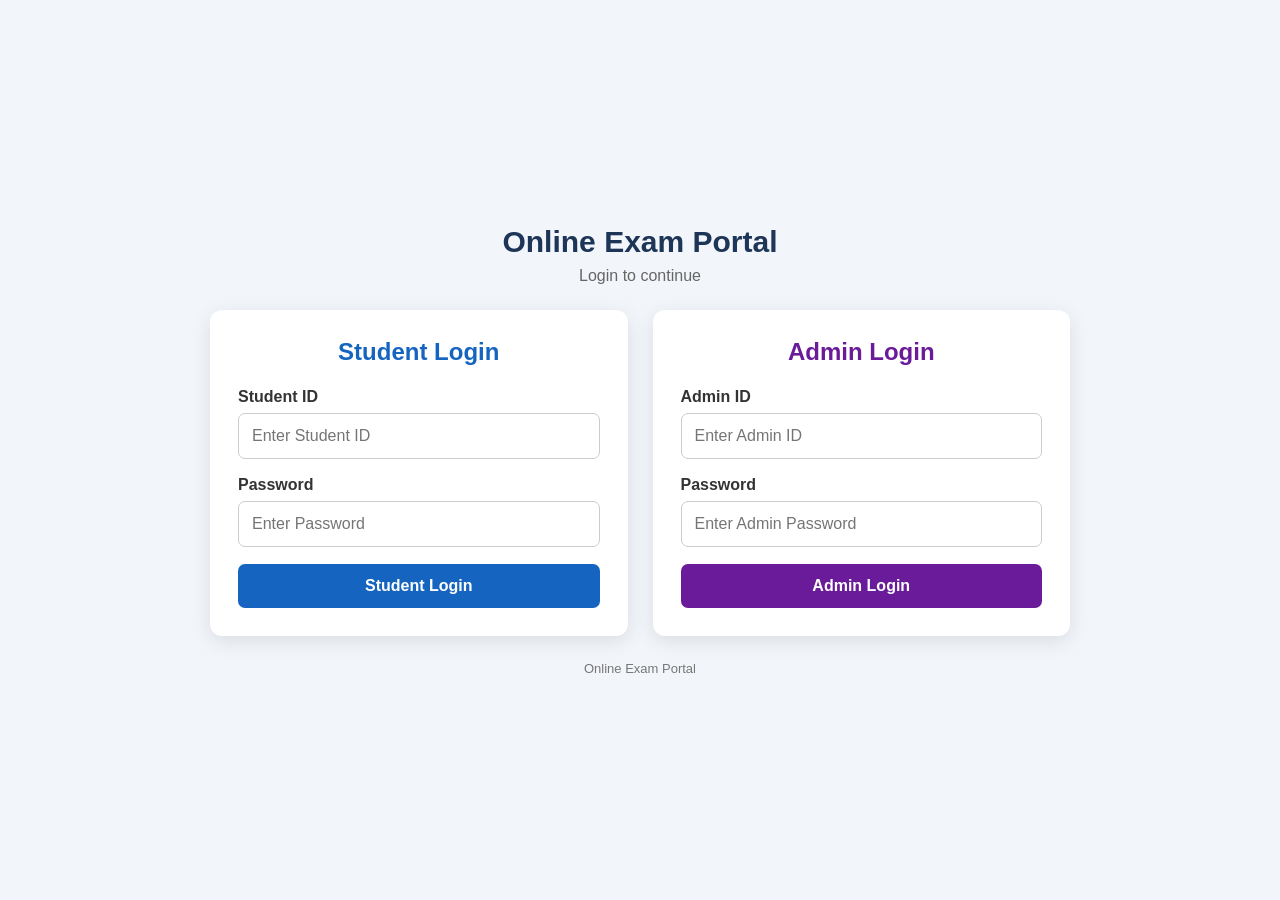
==== index.html @ df46f871 "Update index.html" ====
<!DOCTYPE html>
<html lang="en">
<head>
<meta charset="UTF-8">
<meta name="viewport" content="width=device-width, initial-scale=1.0">

<title>Online Exam Portal - Login</title>

<style>
* {
  box-sizing: border-box;
}

body {
  margin: 0;
  font-family: Arial, sans-serif;
  background: #f2f5f9;
  min-height: 100vh;
  display: flex;
  justify-content: center;
  align-items: center;
}

.container {
  width: 100%;
  max-width: 900px;
  padding: 20px;
}

.header {
  text-align: center;
  margin-bottom: 25px;
}

.header h1 {
  margin: 0;
  color: #1d3557;
  font-size: 30px;
}

.header p {
  margin-top: 8px;
  color: #666;
}

.login-area {
  display: grid;
  grid-template-columns: 1fr 1fr;
  gap: 25px;
}

.card {
  background: white;
  border-radius: 12px;
  padding: 28px;
  box-shadow: 0 5px 20px rgba(0,0,0,0.10);
}

.card h2 {
  text-align: center;
  margin-top: 0;
  margin-bottom: 22px;
}

.student-card h2 {
  color: #1565c0;
}

.admin-card h2 {
  color: #6a1b9a;
}

label {
  display: block;
  font-weight: bold;
  margin-bottom: 7px;
  color: #333;
}

input {
  width: 100%;
  padding: 13px;
  margin-bottom: 17px;
  border: 1px solid #ccc;
  border-radius: 7px;
  font-size: 16px;
  outline: none;
}

input:focus {
  border-color: #1565c0;
}

button {
  width: 100%;
  padding: 13px;
  border: none;
  border-radius: 7px;
  font-size: 16px;
  font-weight: bold;
  color: white;
  cursor: pointer;
}

.student-btn {
  background: #1565c0;
}

.student-btn:hover {
  background: #0d47a1;
}

.admin-btn {
  background: #6a1b9a;
}

.admin-btn:hover {
  background: #4a148c;
}

button:disabled {
  opacity: 0.6;
  cursor: not-allowed;
}

.message {
  display: none;
  margin-top: 15px;
  padding: 11px;
  border-radius: 6px;
  font-size: 14px;
  text-align: center;
}

.error {
  display: block;
  background: #ffebee;
  color: #c62828;
}

.success {
  display: block;
  background: #e8f5e9;
  color: #2e7d32;
}

.loading {
  text-align: center;
  margin-top: 12px;
  color: #555;
  display: none;
}

.footer {
  text-align: center;
  margin-top: 25px;
  color: #777;
  font-size: 13px;
}

@media (max-width: 700px) {

  .login-area {
    grid-template-columns: 1fr;
  }

  .header h1 {
    font-size: 25px;
  }

  .card {
    padding: 22px;
  }
}
</style>
</head>

<body>

<div class="container">

  <div class="header">
    <h1>Online Exam Portal</h1>
    <p>Login to continue</p>
  </div>


  <div class="login-area">

    <!-- =========================
         STUDENT LOGIN
    ========================== -->

    <div class="card student-card">

      <h2>Student Login</h2>

      <form id="studentLoginForm">

        <label for="studentId">
          Student ID
        </label>

        <input
          type="text"
          id="studentId"
          placeholder="Enter Student ID"
          autocomplete="username"
          required
        >


        <label for="studentPassword">
          Password
        </label>

        <input
          type="password"
          id="studentPassword"
          placeholder="Enter Password"
          autocomplete="current-password"
          required
        >


        <button
          type="submit"
          id="studentLoginButton"
          class="student-btn"
        >
          Student Login
        </button>

      </form>

      <div
        id="studentLoading"
        class="loading"
      >
        Checking Student ID...
      </div>

      <div
        id="studentMessage"
        class="message"
      ></div>

    </div>


    <!-- =========================
         ADMIN LOGIN
    ========================== -->

    <div class="card admin-card">

      <h2>Admin Login</h2>

      <form id="adminLoginForm">

        <label for="adminId">
          Admin ID
        </label>

        <input
          type="text"
          id="adminId"
          placeholder="Enter Admin ID"
          autocomplete="username"
          required
        >


        <label for="adminPassword">
          Password
        </label>

        <input
          type="password"
          id="adminPassword"
          placeholder="Enter Admin Password"
          autocomplete="current-password"
          required
        >


        <button
          type="submit"
          id="adminLoginButton"
          class="admin-btn"
        >
          Admin Login
        </button>

      </form>

      <div
        id="adminLoading"
        class="loading"
      >
        Checking Admin Login...
      </div>

      <div
        id="adminMessage"
        class="message"
      ></div>

    </div>

  </div>


  <div class="footer">
    Online Exam Portal
  </div>

</div>


<script>

/* =====================================================
   GOOGLE APPS SCRIPT WEB APP URL
===================================================== */

const API_URL =
"https://script.google.com/macros/s/AKfycbxdzpQvRDFD8aoVanwPostU_19pTIjy_ruHwsLZ8slCjox831OxRNWfH94oXSsV_5ctUA/exec";


/* =====================================================
   COMMON API FUNCTION
===================================================== */

async function api(action, data = {}) {

  const response = await fetch(API_URL, {

    method: "POST",

    headers: {
      "Content-Type": "text/plain;charset=utf-8"
    },

    body: JSON.stringify({

      action: action,

      ...data

    })

  });


  const text = await response.text();

  let result;

  try {

    result = JSON.parse(text);

  } catch (error) {

    throw new Error(
      "Invalid response from Google Apps Script."
    );

  }


  return result;

}


/* =====================================================
   SHOW MESSAGE
===================================================== */

function showMessage(elementId, message, type) {

  const element =
    document.getElementById(elementId);

  element.textContent = message;

  element.className =
    "message " + type;

}


/* =====================================================
   STUDENT LOGIN
===================================================== */

document
  .getElementById("studentLoginForm")
  .addEventListener("submit", async function(event) {

    event.preventDefault();


    const studentId =
      document
        .getElementById("studentId")
        .value
        .trim();


    const password =
      document
        .getElementById("studentPassword")
        .value;


    if (!studentId || !password) {

      showMessage(
        "studentMessage",
        "Student ID and password are required.",
        "error"
      );

      return;

    }


    const button =
      document.getElementById("studentLoginButton");

    const loading =
      document.getElementById("studentLoading");


    button.disabled = true;

    loading.style.display = "block";


    showMessage(
      "studentMessage",
      "",
      ""
    );


    try {

      /*
       * IMPORTANT:
       * Backend expects:
       *
       * action: studentLogin
       * studentId: ...
       * password: ...
       */

      const result = await api(
        "studentLogin",
        {
          studentId: studentId,
          password: password
        }
      );


      if (result.success === true) {

        /*
         * Save only the logged-in student's
         * basic information.
         */

        localStorage.setItem(
          "studentId",
          result.student.studentId
        );

        localStorage.setItem(
          "studentName",
          result.student.name
        );


        showMessage(
          "studentMessage",
          "Login successful. Opening Student Dashboard...",
          "success"
        );


        setTimeout(function() {

          window.location.href =
            "student.html";

        }, 500);


      } else {

        showMessage(
          "studentMessage",
          result.message ||
          "Invalid Student ID or password.",
          "error"
        );

      }


    } catch (error) {

      showMessage(
        "studentMessage",
        error.message ||
        "Unable to connect to the server.",
        "error"
      );

    }


    button.disabled = false;

    loading.style.display = "none";

  });


/* =====================================================
   ADMIN LOGIN
===================================================== */

document
  .getElementById("adminLoginForm")
  .addEventListener("submit", async function(event) {

    event.preventDefault();


    const adminId =
      document
        .getElementById("adminId")
        .value
        .trim();


    const password =
      document
        .getElementById("adminPassword")
        .value;


    if (!adminId || !password) {

      showMessage(
        "adminMessage",
        "Admin ID and password are required.",
        "error"
      );

      return;

    }


    const button =
      document.getElementById("adminLoginButton");

    const loading =
      document.getElementById("adminLoading");


    button.disabled = true;

    loading.style.display = "block";


    showMessage(
      "adminMessage",
      "",
      ""
    );


    try {

      /*
       * Backend expects:
       *
       * action: adminLogin
       * adminId: ...
       * password: ...
       */

      const result = await api(
        "adminLogin",
        {
          adminId: adminId,
          password: password
        }
      );


      if (result.success === true) {

        localStorage.setItem(
          "adminId",
          result.admin.adminId
        );


        showMessage(
          "adminMessage",
          "Login successful. Opening Admin Panel...",
          "success"
        );


        setTimeout(function() {

          window.location.href =
            "admin.html";

        }, 500);


      } else {

        showMessage(
          "adminMessage",
          result.message ||
          "Invalid Admin ID or password.",
          "error"
        );

      }


    } catch (error) {

      showMessage(
        "adminMessage",
        error.message ||
        "Unable to connect to the server.",
        "error"
      );

    }


    button.disabled = false;

    loading.style.display = "none";

  });

</script>

</body>
</html>
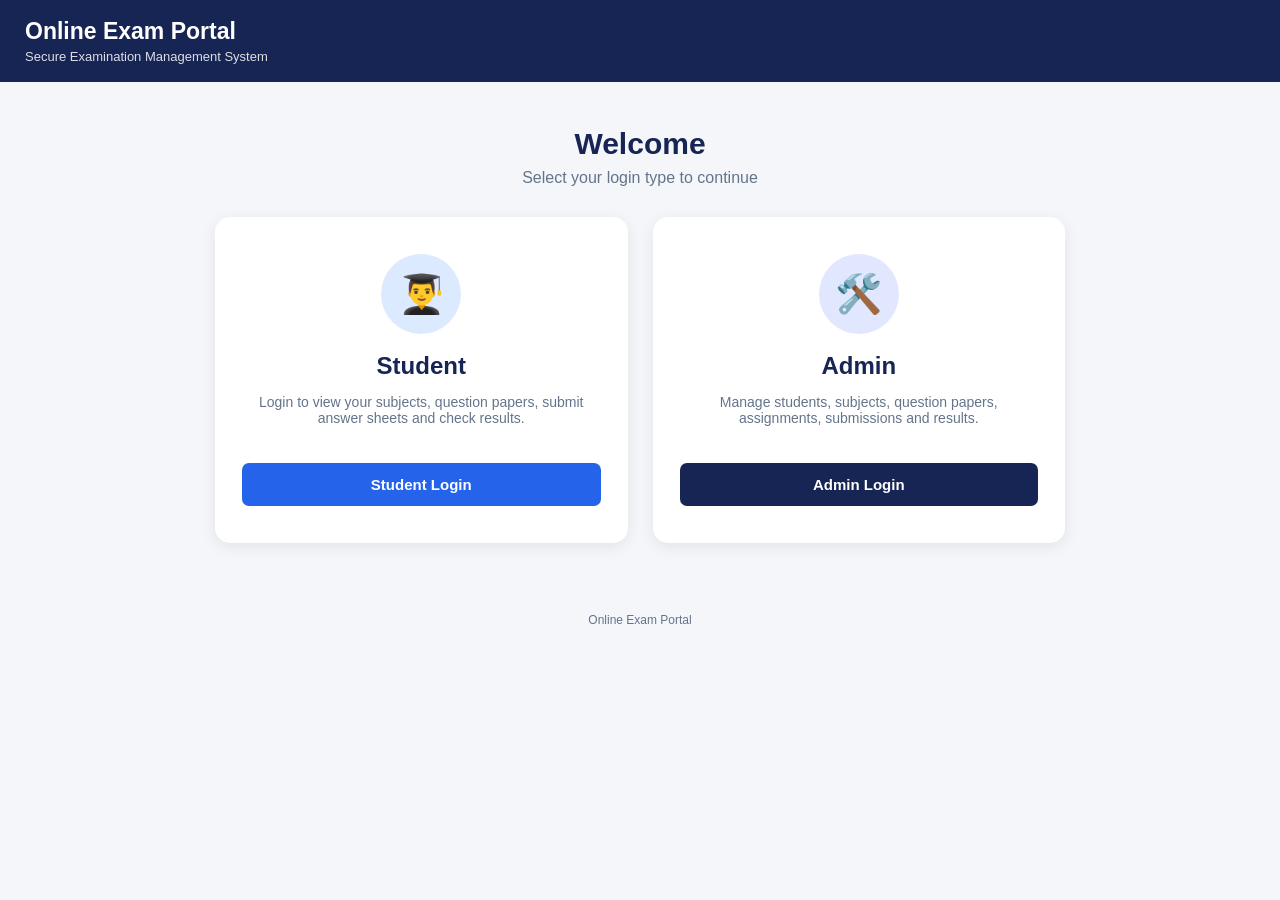
==== commit c8ab5df9: "Update index.html" ====
--- a/index.html
+++ b/index.html
@@ -4,241 +4,530 @@
 <meta charset="UTF-8">
 <meta name="viewport" content="width=device-width, initial-scale=1.0">
 
-<title>Online Exam Portal - Login</title>
+<title>Online Exam Portal</title>
 
 <style>
-* {
-  box-sizing: border-box;
-}
-
-body {
-  margin: 0;
-  font-family: Arial, sans-serif;
-  background: #f2f5f9;
-  min-height: 100vh;
-  display: flex;
-  justify-content: center;
-  align-items: center;
-}
-
-.container {
-  width: 100%;
-  max-width: 900px;
-  padding: 20px;
-}
-
-.header {
-  text-align: center;
-  margin-bottom: 25px;
-}
-
-.header h1 {
-  margin: 0;
-  color: #1d3557;
-  font-size: 30px;
-}
-
-.header p {
-  margin-top: 8px;
-  color: #666;
-}
-
-.login-area {
-  display: grid;
-  grid-template-columns: 1fr 1fr;
-  gap: 25px;
-}
-
-.card {
-  background: white;
-  border-radius: 12px;
-  padding: 28px;
-  box-shadow: 0 5px 20px rgba(0,0,0,0.10);
-}
-
-.card h2 {
-  text-align: center;
-  margin-top: 0;
-  margin-bottom: 22px;
-}
-
-.student-card h2 {
-  color: #1565c0;
-}
-
-.admin-card h2 {
-  color: #6a1b9a;
-}
-
-label {
-  display: block;
-  font-weight: bold;
-  margin-bottom: 7px;
-  color: #333;
-}
-
-input {
-  width: 100%;
-  padding: 13px;
-  margin-bottom: 17px;
-  border: 1px solid #ccc;
-  border-radius: 7px;
-  font-size: 16px;
-  outline: none;
-}
-
-input:focus {
-  border-color: #1565c0;
-}
-
-button {
-  width: 100%;
-  padding: 13px;
-  border: none;
-  border-radius: 7px;
-  font-size: 16px;
-  font-weight: bold;
-  color: white;
-  cursor: pointer;
-}
-
-.student-btn {
-  background: #1565c0;
-}
-
-.student-btn:hover {
-  background: #0d47a1;
-}
-
-.admin-btn {
-  background: #6a1b9a;
-}
-
-.admin-btn:hover {
-  background: #4a148c;
-}
-
-button:disabled {
-  opacity: 0.6;
-  cursor: not-allowed;
-}
-
-.message {
-  display: none;
-  margin-top: 15px;
-  padding: 11px;
-  border-radius: 6px;
-  font-size: 14px;
-  text-align: center;
-}
-
-.error {
-  display: block;
-  background: #ffebee;
-  color: #c62828;
-}
-
-.success {
-  display: block;
-  background: #e8f5e9;
-  color: #2e7d32;
-}
-
-.loading {
-  text-align: center;
-  margin-top: 12px;
-  color: #555;
-  display: none;
-}
-
-.footer {
-  text-align: center;
-  margin-top: 25px;
-  color: #777;
-  font-size: 13px;
-}
-
-@media (max-width: 700px) {
-
-  .login-area {
-    grid-template-columns: 1fr;
-  }
-
-  .header h1 {
-    font-size: 25px;
-  }
-
-  .card {
-    padding: 22px;
-  }
-}
+
+*{
+  box-sizing:border-box;
+}
+
+body{
+  margin:0;
+  min-height:100vh;
+  font-family:Arial,Helvetica,sans-serif;
+  background:#f4f6f9;
+  color:#1e293b;
+}
+
+/* ================= HEADER ================= */
+
+.header{
+  background:#172554;
+  color:white;
+  padding:18px 25px;
+  display:flex;
+  justify-content:space-between;
+  align-items:center;
+}
+
+.header-title{
+  font-size:23px;
+  font-weight:bold;
+}
+
+.header-subtitle{
+  font-size:13px;
+  opacity:.85;
+  margin-top:4px;
+}
+
+/* ================= MAIN ================= */
+
+.main{
+  width:94%;
+  max-width:1100px;
+  margin:45px auto;
+}
+
+.welcome{
+  text-align:center;
+  margin-bottom:30px;
+}
+
+.welcome h1{
+  margin:0;
+  color:#172554;
+  font-size:30px;
+}
+
+.welcome p{
+  color:#64748b;
+  margin-top:8px;
+}
+
+/* ================= ROLE CARDS ================= */
+
+.role-container{
+  display:grid;
+  grid-template-columns:1fr 1fr;
+  gap:25px;
+  max-width:850px;
+  margin:0 auto;
+}
+
+.role-card{
+  background:white;
+  border-radius:15px;
+  padding:35px 25px;
+  text-align:center;
+  box-shadow:0 4px 15px rgba(0,0,0,.08);
+  border:2px solid transparent;
+  transition:.2s;
+}
+
+.role-card:hover{
+  transform:translateY(-4px);
+  box-shadow:0 8px 20px rgba(0,0,0,.12);
+}
+
+.student-card:hover{
+  border-color:#2563eb;
+}
+
+.admin-card:hover{
+  border-color:#172554;
+}
+
+.role-icon{
+  width:80px;
+  height:80px;
+  margin:0 auto 18px;
+  border-radius:50%;
+  display:flex;
+  align-items:center;
+  justify-content:center;
+  font-size:38px;
+}
+
+.student-icon{
+  background:#dbeafe;
+}
+
+.admin-icon{
+  background:#e0e7ff;
+}
+
+.role-card h2{
+  margin:5px 0 8px;
+  color:#172554;
+}
+
+.role-card p{
+  color:#64748b;
+  font-size:14px;
+  min-height:40px;
+}
+
+.role-btn{
+  width:100%;
+  padding:13px;
+  margin-top:15px;
+  border:none;
+  border-radius:7px;
+  color:white;
+  font-size:15px;
+  font-weight:bold;
+  cursor:pointer;
+}
+
+.student-btn{
+  background:#2563eb;
+}
+
+.student-btn:hover{
+  background:#1d4ed8;
+}
+
+.admin-btn{
+  background:#172554;
+}
+
+.admin-btn:hover{
+  background:#0f172a;
+}
+
+/* ================= LOGIN BOX ================= */
+
+.login-section{
+  display:none;
+  max-width:450px;
+  margin:0 auto;
+}
+
+.login-box{
+  background:white;
+  border-radius:15px;
+  padding:30px;
+  box-shadow:0 4px 15px rgba(0,0,0,.08);
+}
+
+.login-header{
+  text-align:center;
+  margin-bottom:25px;
+}
+
+.login-icon{
+  width:65px;
+  height:65px;
+  margin:0 auto 12px;
+  border-radius:50%;
+  display:flex;
+  align-items:center;
+  justify-content:center;
+  font-size:30px;
+  background:#dbeafe;
+}
+
+.login-header h2{
+  margin:5px 0;
+  color:#172554;
+}
+
+.login-header p{
+  margin:0;
+  color:#64748b;
+  font-size:13px;
+}
+
+.form-group{
+  margin-bottom:17px;
+}
+
+.form-group label{
+  display:block;
+  font-size:14px;
+  font-weight:bold;
+  margin-bottom:7px;
+}
+
+.form-group input{
+  width:100%;
+  padding:12px;
+  border:1px solid #cbd5e1;
+  border-radius:7px;
+  font-size:15px;
+  outline:none;
+}
+
+.form-group input:focus{
+  border-color:#2563eb;
+  box-shadow:0 0 0 2px rgba(37,99,235,.1);
+}
+
+.password-wrapper{
+  position:relative;
+}
+
+.password-wrapper input{
+  padding-right:75px;
+}
+
+.show-password{
+  position:absolute;
+  right:8px;
+  top:50%;
+  transform:translateY(-50%);
+  background:none;
+  border:none;
+  color:#2563eb;
+  font-size:12px;
+  font-weight:bold;
+  cursor:pointer;
+}
+
+.login-btn{
+  width:100%;
+  padding:13px;
+  border:none;
+  border-radius:7px;
+  color:white;
+  font-size:15px;
+  font-weight:bold;
+  cursor:pointer;
+  background:#2563eb;
+}
+
+.login-btn.admin-login{
+  background:#172554;
+}
+
+.login-btn:hover{
+  opacity:.9;
+}
+
+.back-btn{
+  width:100%;
+  padding:11px;
+  margin-top:10px;
+  border:1px solid #cbd5e1;
+  border-radius:7px;
+  background:white;
+  color:#334155;
+  font-weight:bold;
+  cursor:pointer;
+}
+
+.message{
+  display:none;
+  margin-top:15px;
+  padding:11px;
+  border-radius:7px;
+  font-size:13px;
+  text-align:center;
+}
+
+.error{
+  display:block;
+  background:#fee2e2;
+  color:#991b1b;
+}
+
+.success{
+  display:block;
+  background:#dcfce7;
+  color:#166534;
+}
+
+/* ================= FOOTER ================= */
+
+.footer{
+  text-align:center;
+  padding:25px;
+  color:#64748b;
+  font-size:12px;
+}
+
+/* ================= MOBILE ================= */
+
+@media(max-width:650px){
+
+  .header{
+    padding:15px;
+  }
+
+  .header-title{
+    font-size:18px;
+  }
+
+  .main{
+    margin:30px auto;
+  }
+
+  .welcome h1{
+    font-size:25px;
+  }
+
+  .role-container{
+    grid-template-columns:1fr;
+    gap:18px;
+  }
+
+  .role-card{
+    padding:25px 20px;
+  }
+
+}
+
 </style>
 </head>
 
 <body>
 
-<div class="container">
-
-  <div class="header">
-    <h1>Online Exam Portal</h1>
-    <p>Login to continue</p>
+<!-- ================= HEADER ================= -->
+
+<div class="header">
+
+  <div>
+    <div class="header-title">
+      Online Exam Portal
+    </div>
+
+    <div class="header-subtitle">
+      Secure Examination Management System
+    </div>
   </div>
 
-
-  <div class="login-area">
-
-    <!-- =========================
-         STUDENT LOGIN
-    ========================== -->
-
-    <div class="card student-card">
-
-      <h2>Student Login</h2>
-
-      <form id="studentLoginForm">
-
-        <label for="studentId">
+</div>
+
+
+<!-- ================= MAIN ================= -->
+
+<div class="main">
+
+  <!-- WELCOME -->
+
+  <div class="welcome">
+
+    <h1>
+      Welcome
+    </h1>
+
+    <p>
+      Select your login type to continue
+    </p>
+
+  </div>
+
+
+  <!-- ================= ROLE SELECTION ================= -->
+
+  <div
+    id="roleSelection"
+    class="role-container"
+  >
+
+    <!-- STUDENT -->
+
+    <div class="role-card student-card">
+
+      <div class="role-icon student-icon">
+        👨‍🎓
+      </div>
+
+      <h2>
+        Student
+      </h2>
+
+      <p>
+        Login to view your subjects, question papers,
+        submit answer sheets and check results.
+      </p>
+
+      <button
+        class="role-btn student-btn"
+        onclick="showLogin('student')"
+      >
+        Student Login
+      </button>
+
+    </div>
+
+
+    <!-- ADMIN -->
+
+    <div class="role-card admin-card">
+
+      <div class="role-icon admin-icon">
+        🛠️
+      </div>
+
+      <h2>
+        Admin
+      </h2>
+
+      <p>
+        Manage students, subjects, question papers,
+        assignments, submissions and results.
+      </p>
+
+      <button
+        class="role-btn admin-btn"
+        onclick="showLogin('admin')"
+      >
+        Admin Login
+      </button>
+
+    </div>
+
+  </div>
+
+
+  <!-- ================= STUDENT LOGIN ================= -->
+
+  <div
+    id="studentLoginSection"
+    class="login-section"
+  >
+
+    <div class="login-box">
+
+      <div class="login-header">
+
+        <div class="login-icon">
+          👨‍🎓
+        </div>
+
+        <h2>
+          Student Login
+        </h2>
+
+        <p>
+          Enter your Student ID and Password
+        </p>
+
+      </div>
+
+
+      <div class="form-group">
+
+        <label>
           Student ID
         </label>
 
         <input
           type="text"
-          id="studentId"
+          id="studentLoginId"
           placeholder="Enter Student ID"
           autocomplete="username"
-          required
         >
 
-
-        <label for="studentPassword">
+      </div>
+
+
+      <div class="form-group">
+
+        <label>
           Password
         </label>
 
-        <input
-          type="password"
-          id="studentPassword"
-          placeholder="Enter Password"
-          autocomplete="current-password"
-          required
-        >
-
-
-        <button
-          type="submit"
-          id="studentLoginButton"
-          class="student-btn"
-        >
-          Student Login
-        </button>
-
-      </form>
-
-      <div
-        id="studentLoading"
-        class="loading"
+        <div class="password-wrapper">
+
+          <input
+            type="password"
+            id="studentLoginPassword"
+            placeholder="Enter Password"
+            autocomplete="current-password"
+          >
+
+          <button
+            type="button"
+            class="show-password"
+            onclick="togglePassword('studentLoginPassword',this)"
+          >
+            Show
+          </button>
+
+        </div>
+
+      </div>
+
+
+      <button
+        class="login-btn"
+        onclick="studentLogin()"
       >
-        Checking Student ID...
-      </div>
+        Login as Student
+      </button>
+
+
+      <button
+        class="back-btn"
+        onclick="backToRoles()"
+      >
+        ← Back
+      </button>
+
 
       <div
         id="studentMessage"
@@ -247,59 +536,97 @@
 
     </div>
 
-
-    <!-- =========================
-         ADMIN LOGIN
-    ========================== -->
-
-    <div class="card admin-card">
-
-      <h2>Admin Login</h2>
-
-      <form id="adminLoginForm">
-
-        <label for="adminId">
+  </div>
+
+
+  <!-- ================= ADMIN LOGIN ================= -->
+
+  <div
+    id="adminLoginSection"
+    class="login-section"
+  >
+
+    <div class="login-box">
+
+      <div class="login-header">
+
+        <div
+          class="login-icon"
+          style="background:#e0e7ff;"
+        >
+          🛠️
+        </div>
+
+        <h2>
+          Admin Login
+        </h2>
+
+        <p>
+          Enter Admin ID and Password
+        </p>
+
+      </div>
+
+
+      <div class="form-group">
+
+        <label>
           Admin ID
         </label>
 
         <input
           type="text"
-          id="adminId"
+          id="adminLoginId"
           placeholder="Enter Admin ID"
           autocomplete="username"
-          required
         >
 
-
-        <label for="adminPassword">
+      </div>
+
+
+      <div class="form-group">
+
+        <label>
           Password
         </label>
 
-        <input
-          type="password"
-          id="adminPassword"
-          placeholder="Enter Admin Password"
-          autocomplete="current-password"
-          required
-        >
-
-
-        <button
-          type="submit"
-          id="adminLoginButton"
-          class="admin-btn"
-        >
-          Admin Login
-        </button>
-
-      </form>
-
-      <div
-        id="adminLoading"
-        class="loading"
+        <div class="password-wrapper">
+
+          <input
+            type="password"
+            id="adminLoginPassword"
+            placeholder="Enter Password"
+            autocomplete="current-password"
+          >
+
+          <button
+            type="button"
+            class="show-password"
+            onclick="togglePassword('adminLoginPassword',this)"
+          >
+            Show
+          </button>
+
+        </div>
+
+      </div>
+
+
+      <button
+        class="login-btn admin-login"
+        onclick="adminLogin()"
       >
-        Checking Admin Login...
-      </div>
+        Login as Admin
+      </button>
+
+
+      <button
+        class="back-btn"
+        onclick="backToRoles()"
+      >
+        ← Back
+      </button>
+
 
       <div
         id="adminMessage"
@@ -310,355 +637,519 @@
 
   </div>
 
-
-  <div class="footer">
-    Online Exam Portal
-  </div>
-
 </div>
 
 
+<!-- ================= FOOTER ================= -->
+
+<div class="footer">
+
+  Online Exam Portal
+
+</div>
+
+
 <script>
 
-/* =====================================================
-   GOOGLE APPS SCRIPT WEB APP URL
-===================================================== */
+/* =========================================================
+   APPS SCRIPT WEB APP URL
+========================================================= */
 
 const API_URL =
 "https://script.google.com/macros/s/AKfycbxdzpQvRDFD8aoVanwPostU_19pTIjy_ruHwsLZ8slCjox831OxRNWfH94oXSsV_5ctUA/exec";
 
 
-/* =====================================================
-   COMMON API FUNCTION
-===================================================== */
-
-async function api(action, data = {}) {
-
-  const response = await fetch(API_URL, {
-
-    method: "POST",
-
-    headers: {
-      "Content-Type": "text/plain;charset=utf-8"
-    },
-
-    body: JSON.stringify({
-
-      action: action,
-
-      ...data
-
-    })
-
-  });
-
-
-  const text = await response.text();
-
-  let result;
-
-  try {
-
-    result = JSON.parse(text);
-
-  } catch (error) {
-
-    throw new Error(
-      "Invalid response from Google Apps Script."
-    );
-
-  }
-
-
-  return result;
-
-}
-
-
-/* =====================================================
-   SHOW MESSAGE
-===================================================== */
-
-function showMessage(elementId, message, type) {
-
-  const element =
-    document.getElementById(elementId);
-
-  element.textContent = message;
-
-  element.className =
-    "message " + type;
-
-}
-
-
-/* =====================================================
+/* =========================================================
+   ROLE SELECTION
+========================================================= */
+
+function showLogin(type){
+
+  document.getElementById(
+    "roleSelection"
+  ).style.display = "none";
+
+  document.getElementById(
+    "studentLoginSection"
+  ).style.display = "none";
+
+  document.getElementById(
+    "adminLoginSection"
+  ).style.display = "none";
+
+
+  if(type === "student"){
+
+    document.getElementById(
+      "studentLoginSection"
+    ).style.display = "block";
+
+    setTimeout(function(){
+
+      document.getElementById(
+        "studentLoginId"
+      ).focus();
+
+    },100);
+
+  }
+
+
+  if(type === "admin"){
+
+    document.getElementById(
+      "adminLoginSection"
+    ).style.display = "block";
+
+    setTimeout(function(){
+
+      document.getElementById(
+        "adminLoginId"
+      ).focus();
+
+    },100);
+
+  }
+
+}
+
+
+/* =========================================================
+   BACK TO ROLE SELECTION
+========================================================= */
+
+function backToRoles(){
+
+  document.getElementById(
+    "roleSelection"
+  ).style.display = "grid";
+
+  document.getElementById(
+    "studentLoginSection"
+  ).style.display = "none";
+
+  document.getElementById(
+    "adminLoginSection"
+  ).style.display = "none";
+
+
+  clearMessage("studentMessage");
+  clearMessage("adminMessage");
+
+}
+
+
+/* =========================================================
    STUDENT LOGIN
-===================================================== */
-
-document
-  .getElementById("studentLoginForm")
-  .addEventListener("submit", async function(event) {
-
-    event.preventDefault();
-
-
-    const studentId =
-      document
-        .getElementById("studentId")
-        .value
-        .trim();
-
-
-    const password =
-      document
-        .getElementById("studentPassword")
-        .value;
-
-
-    if (!studentId || !password) {
-
-      showMessage(
-        "studentMessage",
-        "Student ID and password are required.",
-        "error"
-      );
-
-      return;
-
-    }
-
-
-    const button =
-      document.getElementById("studentLoginButton");
-
-    const loading =
-      document.getElementById("studentLoading");
-
-
-    button.disabled = true;
-
-    loading.style.display = "block";
-
+========================================================= */
+
+async function studentLogin(){
+
+  const studentId =
+    document.getElementById(
+      "studentLoginId"
+    ).value.trim();
+
+  const password =
+    document.getElementById(
+      "studentLoginPassword"
+    ).value.trim();
+
+
+  if(!studentId || !password){
 
     showMessage(
       "studentMessage",
-      "",
-      ""
-    );
-
-
-    try {
-
-      /*
-       * IMPORTANT:
-       * Backend expects:
-       *
-       * action: studentLogin
-       * studentId: ...
-       * password: ...
-       */
-
-      const result = await api(
+      "Please enter Student ID and Password.",
+      "error"
+    );
+
+    return;
+
+  }
+
+
+  try{
+
+    showMessage(
+      "studentMessage",
+      "Checking login...",
+      "success"
+    );
+
+
+    const result =
+      await api(
         "studentLogin",
         {
-          studentId: studentId,
-          password: password
+          studentId:studentId,
+          password:password
         }
       );
 
 
-      if (result.success === true) {
-
-        /*
-         * Save only the logged-in student's
-         * basic information.
-         */
-
-        localStorage.setItem(
-          "studentId",
-          result.student.studentId
-        );
-
-        localStorage.setItem(
-          "studentName",
-          result.student.name
-        );
-
-
-        showMessage(
-          "studentMessage",
-          "Login successful. Opening Student Dashboard...",
-          "success"
-        );
-
-
-        setTimeout(function() {
-
-          window.location.href =
-            "student.html";
-
-        }, 500);
-
-
-      } else {
-
-        showMessage(
-          "studentMessage",
-          result.message ||
-          "Invalid Student ID or password.",
-          "error"
-        );
-
-      }
-
-
-    } catch (error) {
-
-      showMessage(
-        "studentMessage",
-        error.message ||
-        "Unable to connect to the server.",
-        "error"
+    if(!result.success){
+
+      throw new Error(
+        result.message ||
+        "Invalid Student ID or Password."
       );
 
     }
 
 
-    button.disabled = false;
-
-    loading.style.display = "none";
-
-  });
-
-
-/* =====================================================
+    /*
+       Store student information.
+       Student dashboard will use these values.
+    */
+
+    localStorage.setItem(
+      "studentId",
+      result.studentId || studentId
+    );
+
+    localStorage.setItem(
+      "studentID",
+      result.studentId || studentId
+    );
+
+    localStorage.setItem(
+      "Student ID",
+      result.studentId || studentId
+    );
+
+
+    localStorage.setItem(
+      "studentName",
+      result.studentName || ""
+    );
+
+    localStorage.setItem(
+      "Student Name",
+      result.studentName || ""
+    );
+
+
+    /*
+       Go directly to Student Dashboard.
+    */
+
+    window.location.href =
+      "student.html";
+
+
+  }catch(error){
+
+    showMessage(
+      "studentMessage",
+      error.message ||
+      "Login failed.",
+      "error"
+    );
+
+  }
+
+}
+
+
+/* =========================================================
    ADMIN LOGIN
-===================================================== */
-
-document
-  .getElementById("adminLoginForm")
-  .addEventListener("submit", async function(event) {
-
-    event.preventDefault();
-
-
-    const adminId =
-      document
-        .getElementById("adminId")
-        .value
-        .trim();
-
-
-    const password =
-      document
-        .getElementById("adminPassword")
-        .value;
-
-
-    if (!adminId || !password) {
-
-      showMessage(
-        "adminMessage",
-        "Admin ID and password are required.",
-        "error"
-      );
-
-      return;
-
-    }
-
-
-    const button =
-      document.getElementById("adminLoginButton");
-
-    const loading =
-      document.getElementById("adminLoading");
-
-
-    button.disabled = true;
-
-    loading.style.display = "block";
-
+========================================================= */
+
+async function adminLogin(){
+
+  const adminId =
+    document.getElementById(
+      "adminLoginId"
+    ).value.trim();
+
+  const password =
+    document.getElementById(
+      "adminLoginPassword"
+    ).value.trim();
+
+
+  if(!adminId || !password){
 
     showMessage(
       "adminMessage",
-      "",
-      ""
-    );
-
-
-    try {
-
-      /*
-       * Backend expects:
-       *
-       * action: adminLogin
-       * adminId: ...
-       * password: ...
-       */
-
-      const result = await api(
+      "Please enter Admin ID and Password.",
+      "error"
+    );
+
+    return;
+
+  }
+
+
+  try{
+
+    showMessage(
+      "adminMessage",
+      "Checking login...",
+      "success"
+    );
+
+
+    const result =
+      await api(
         "adminLogin",
         {
-          adminId: adminId,
-          password: password
+          adminId:adminId,
+          password:password
         }
       );
 
 
-      if (result.success === true) {
-
-        localStorage.setItem(
-          "adminId",
-          result.admin.adminId
-        );
-
-
-        showMessage(
-          "adminMessage",
-          "Login successful. Opening Admin Panel...",
-          "success"
-        );
-
-
-        setTimeout(function() {
-
-          window.location.href =
-            "admin.html";
-
-        }, 500);
-
-
-      } else {
-
-        showMessage(
-          "adminMessage",
-          result.message ||
-          "Invalid Admin ID or password.",
-          "error"
-        );
+    if(!result.success){
+
+      throw new Error(
+        result.message ||
+        "Invalid Admin ID or Password."
+      );
+
+    }
+
+
+    /*
+       Store admin information.
+       Admin dashboard will use these values.
+    */
+
+    localStorage.setItem(
+      "adminId",
+      result.adminId || adminId
+    );
+
+    localStorage.setItem(
+      "adminID",
+      result.adminId || adminId
+    );
+
+    localStorage.setItem(
+      "Admin ID",
+      result.adminId || adminId
+    );
+
+
+    localStorage.setItem(
+      "adminName",
+      result.adminName || "Admin"
+    );
+
+    localStorage.setItem(
+      "Admin Name",
+      result.adminName || "Admin"
+    );
+
+
+    /*
+       Go directly to Admin Dashboard.
+    */
+
+    window.location.href =
+      "admin.html";
+
+
+  }catch(error){
+
+    showMessage(
+      "adminMessage",
+      error.message ||
+      "Login failed.",
+      "error"
+    );
+
+  }
+
+}
+
+
+/* =========================================================
+   API FUNCTION
+========================================================= */
+
+async function api(action,data={}){
+
+  const payload = {
+
+    action:action,
+
+    ...data
+
+  };
+
+
+  const response =
+    await fetch(
+      API_URL,
+      {
+
+        method:"POST",
+
+        headers:{
+          "Content-Type":
+            "text/plain;charset=utf-8"
+        },
+
+        body:
+          JSON.stringify(payload)
 
       }
-
-
-    } catch (error) {
-
-      showMessage(
-        "adminMessage",
-        error.message ||
-        "Unable to connect to the server.",
-        "error"
+    );
+
+
+  const text =
+    await response.text();
+
+
+  let result;
+
+
+  try{
+
+    result =
+      JSON.parse(text);
+
+  }catch(error){
+
+    throw new Error(
+      "Invalid server response."
+    );
+
+  }
+
+
+  return result;
+
+}
+
+
+/* =========================================================
+   SHOW / HIDE PASSWORD
+========================================================= */
+
+function togglePassword(
+  inputId,
+  button
+){
+
+  const input =
+    document.getElementById(
+      inputId
+    );
+
+
+  if(input.type === "password"){
+
+    input.type = "text";
+
+    button.textContent =
+      "Hide";
+
+  }else{
+
+    input.type = "password";
+
+    button.textContent =
+      "Show";
+
+  }
+
+}
+
+
+/* =========================================================
+   MESSAGE
+========================================================= */
+
+function showMessage(
+  elementId,
+  message,
+  type
+){
+
+  const element =
+    document.getElementById(
+      elementId
+    );
+
+
+  element.textContent =
+    message;
+
+
+  element.className =
+    "message " +
+    (
+      type === "success"
+      ? "success"
+      : "error"
+    );
+
+}
+
+
+function clearMessage(elementId){
+
+  const element =
+    document.getElementById(
+      elementId
+    );
+
+
+  element.textContent =
+    "";
+
+  element.className =
+    "message";
+
+}
+
+
+/* =========================================================
+   ENTER KEY LOGIN
+========================================================= */
+
+document.addEventListener(
+  "keydown",
+  function(event){
+
+    if(event.key !== "Enter")
+      return;
+
+
+    const studentSection =
+      document.getElementById(
+        "studentLoginSection"
       );
 
+
+    const adminSection =
+      document.getElementById(
+        "adminLoginSection"
+      );
+
+
+    if(
+      studentSection.style.display === "block"
+    ){
+
+      studentLogin();
+
     }
 
 
-    button.disabled = false;
-
-    loading.style.display = "none";
-
-  });
+    if(
+      adminSection.style.display === "block"
+    ){
+
+      adminLogin();
+
+    }
+
+  }
+);
 
 </script>
 
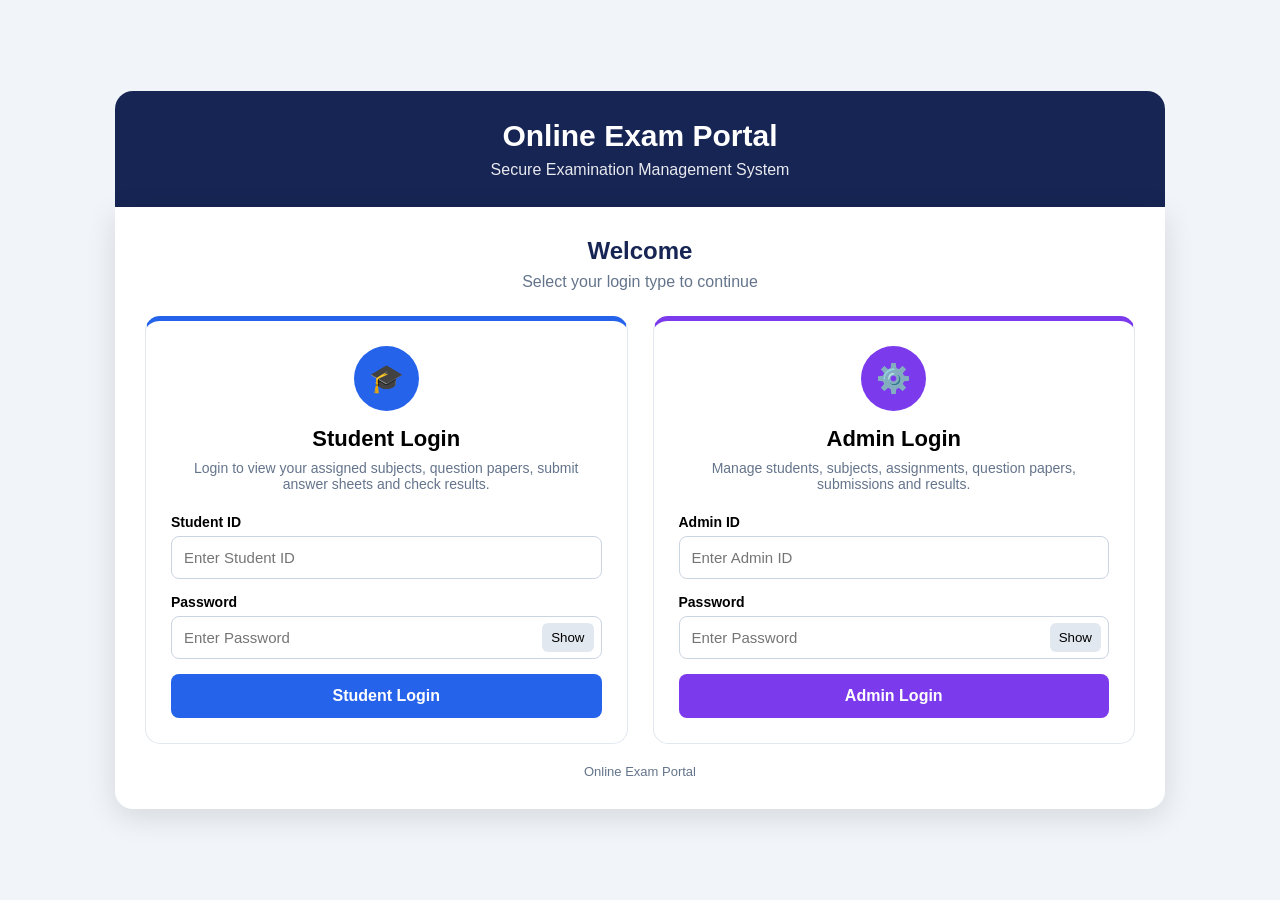
==== commit e386b9ef: "Update index.html" ====
--- a/index.html
+++ b/index.html
@@ -1,6 +1,7 @@
 <!DOCTYPE html>
 <html lang="en">
 <head>
+
 <meta charset="UTF-8">
 <meta name="viewport" content="width=device-width, initial-scale=1.0">
 
@@ -16,643 +17,441 @@
   margin:0;
   min-height:100vh;
   font-family:Arial,Helvetica,sans-serif;
-  background:#f4f6f9;
-  color:#1e293b;
-}
-
-/* ================= HEADER ================= */
+  background:#f1f5f9;
+  display:flex;
+  justify-content:center;
+  align-items:center;
+  padding:20px;
+}
+
+.container{
+  width:100%;
+  max-width:1050px;
+}
 
 .header{
   background:#172554;
   color:white;
-  padding:18px 25px;
-  display:flex;
-  justify-content:space-between;
-  align-items:center;
-}
-
-.header-title{
-  font-size:23px;
-  font-weight:bold;
-}
-
-.header-subtitle{
-  font-size:13px;
-  opacity:.85;
-  margin-top:4px;
-}
-
-/* ================= MAIN ================= */
-
-.main{
-  width:94%;
-  max-width:1100px;
-  margin:45px auto;
+  text-align:center;
+  padding:28px 20px;
+  border-radius:18px 18px 0 0;
+}
+
+.header h1{
+  margin:0 0 8px;
+  font-size:30px;
+}
+
+.header p{
+  margin:0;
+  opacity:.9;
+}
+
+.login-area{
+  background:white;
+  padding:30px;
+  border-radius:0 0 18px 18px;
+  box-shadow:0 8px 30px rgba(0,0,0,.12);
 }
 
 .welcome{
   text-align:center;
-  margin-bottom:30px;
-}
-
-.welcome h1{
+  margin-bottom:25px;
+}
+
+.welcome h2{
+  margin:0 0 8px;
+  color:#172554;
+}
+
+.welcome p{
   margin:0;
-  color:#172554;
-  font-size:30px;
-}
-
-.welcome p{
   color:#64748b;
-  margin-top:8px;
-}
-
-/* ================= ROLE CARDS ================= */
-
-.role-container{
+}
+
+.login-options{
   display:grid;
   grid-template-columns:1fr 1fr;
   gap:25px;
-  max-width:850px;
-  margin:0 auto;
-}
-
-.role-card{
-  background:white;
+}
+
+.login-card{
+  border:1px solid #e2e8f0;
   border-radius:15px;
-  padding:35px 25px;
-  text-align:center;
-  box-shadow:0 4px 15px rgba(0,0,0,.08);
-  border:2px solid transparent;
-  transition:.2s;
-}
-
-.role-card:hover{
-  transform:translateY(-4px);
-  box-shadow:0 8px 20px rgba(0,0,0,.12);
-}
-
-.student-card:hover{
-  border-color:#2563eb;
-}
-
-.admin-card:hover{
-  border-color:#172554;
-}
-
-.role-icon{
-  width:80px;
-  height:80px;
-  margin:0 auto 18px;
+  padding:25px;
+  background:#fff;
+}
+
+.login-card.student{
+  border-top:5px solid #2563eb;
+}
+
+.login-card.admin{
+  border-top:5px solid #7c3aed;
+}
+
+.icon{
+  width:65px;
+  height:65px;
   border-radius:50%;
   display:flex;
   align-items:center;
   justify-content:center;
-  font-size:38px;
-}
-
-.student-icon{
-  background:#dbeafe;
-}
-
-.admin-icon{
-  background:#e0e7ff;
-}
-
-.role-card h2{
-  margin:5px 0 8px;
-  color:#172554;
-}
-
-.role-card p{
+  margin:0 auto 15px;
+  font-size:28px;
+  color:white;
+}
+
+.student .icon{
+  background:#2563eb;
+}
+
+.admin .icon{
+  background:#7c3aed;
+}
+
+.login-card h3{
+  text-align:center;
+  margin:0 0 8px;
+  font-size:22px;
+}
+
+.login-card .description{
+  text-align:center;
   color:#64748b;
   font-size:14px;
-  min-height:40px;
-}
-
-.role-btn{
-  width:100%;
-  padding:13px;
-  margin-top:15px;
-  border:none;
-  border-radius:7px;
-  color:white;
-  font-size:15px;
-  font-weight:bold;
-  cursor:pointer;
-}
-
-.student-btn{
-  background:#2563eb;
-}
-
-.student-btn:hover{
-  background:#1d4ed8;
-}
-
-.admin-btn{
-  background:#172554;
-}
-
-.admin-btn:hover{
-  background:#0f172a;
-}
-
-/* ================= LOGIN BOX ================= */
-
-.login-section{
-  display:none;
-  max-width:450px;
-  margin:0 auto;
-}
-
-.login-box{
-  background:white;
-  border-radius:15px;
-  padding:30px;
-  box-shadow:0 4px 15px rgba(0,0,0,.08);
-}
-
-.login-header{
-  text-align:center;
-  margin-bottom:25px;
-}
-
-.login-icon{
-  width:65px;
-  height:65px;
-  margin:0 auto 12px;
-  border-radius:50%;
-  display:flex;
-  align-items:center;
-  justify-content:center;
-  font-size:30px;
-  background:#dbeafe;
-}
-
-.login-header h2{
-  margin:5px 0;
-  color:#172554;
-}
-
-.login-header p{
-  margin:0;
-  color:#64748b;
-  font-size:13px;
+  margin-bottom:22px;
 }
 
 .form-group{
-  margin-bottom:17px;
+  margin-bottom:15px;
 }
 
 .form-group label{
   display:block;
+  font-weight:bold;
   font-size:14px;
-  font-weight:bold;
-  margin-bottom:7px;
-}
-
-.form-group input{
+  margin-bottom:6px;
+}
+
+input{
   width:100%;
   padding:12px;
   border:1px solid #cbd5e1;
-  border-radius:7px;
+  border-radius:8px;
   font-size:15px;
   outline:none;
 }
 
-.form-group input:focus{
+input:focus{
   border-color:#2563eb;
   box-shadow:0 0 0 2px rgba(37,99,235,.1);
 }
 
-.password-wrapper{
+.password-box{
   position:relative;
 }
 
-.password-wrapper input{
-  padding-right:75px;
+.password-box input{
+  padding-right:55px;
 }
 
 .show-password{
   position:absolute;
   right:8px;
-  top:50%;
-  transform:translateY(-50%);
-  background:none;
-  border:none;
-  color:#2563eb;
-  font-size:12px;
+  top:7px;
+  border:0;
+  background:#e2e8f0;
+  border-radius:6px;
+  padding:7px 9px;
+  cursor:pointer;
+}
+
+.login-button{
+  width:100%;
+  border:0;
+  color:white;
+  padding:13px;
+  border-radius:8px;
+  font-size:16px;
   font-weight:bold;
   cursor:pointer;
 }
 
-.login-btn{
-  width:100%;
-  padding:13px;
-  border:none;
-  border-radius:7px;
-  color:white;
-  font-size:15px;
-  font-weight:bold;
-  cursor:pointer;
+.student .login-button{
   background:#2563eb;
 }
 
-.login-btn.admin-login{
-  background:#172554;
-}
-
-.login-btn:hover{
-  opacity:.9;
-}
-
-.back-btn{
-  width:100%;
-  padding:11px;
-  margin-top:10px;
-  border:1px solid #cbd5e1;
-  border-radius:7px;
-  background:white;
-  color:#334155;
-  font-weight:bold;
-  cursor:pointer;
+.admin .login-button{
+  background:#7c3aed;
+}
+
+.login-button:disabled{
+  opacity:.6;
+  cursor:not-allowed;
 }
 
 .message{
   display:none;
-  margin-top:15px;
-  padding:11px;
-  border-radius:7px;
-  font-size:13px;
-  text-align:center;
-}
-
-.error{
+  padding:12px;
+  margin-bottom:15px;
+  border-radius:8px;
+  font-size:14px;
+  font-weight:bold;
+}
+
+.message.error{
   display:block;
   background:#fee2e2;
   color:#991b1b;
 }
 
-.success{
+.message.success{
   display:block;
   background:#dcfce7;
   color:#166534;
 }
 
-/* ================= FOOTER ================= */
+.message.info{
+  display:block;
+  background:#dbeafe;
+  color:#1e40af;
+}
 
 .footer{
   text-align:center;
-  padding:25px;
   color:#64748b;
-  font-size:12px;
-}
-
-/* ================= MOBILE ================= */
-
-@media(max-width:650px){
-
-  .header{
-    padding:15px;
-  }
-
-  .header-title{
-    font-size:18px;
-  }
-
-  .main{
-    margin:30px auto;
-  }
-
-  .welcome h1{
-    font-size:25px;
-  }
-
-  .role-container{
+  font-size:13px;
+  margin-top:20px;
+}
+
+@media(max-width:750px){
+
+  body{
+    padding:10px;
+  }
+
+  .login-options{
     grid-template-columns:1fr;
-    gap:18px;
-  }
-
-  .role-card{
-    padding:25px 20px;
+  }
+
+  .header h1{
+    font-size:24px;
+  }
+
+  .login-area{
+    padding:20px;
   }
 
 }
 
 </style>
+
 </head>
 
 <body>
 
-<!-- ================= HEADER ================= -->
-
-<div class="header">
-
-  <div>
-    <div class="header-title">
+<div class="container">
+
+  <div class="header">
+
+    <h1>Online Exam Portal</h1>
+
+    <p>
+      Secure Examination Management System
+    </p>
+
+  </div>
+
+
+  <div class="login-area">
+
+    <div class="welcome">
+
+      <h2>Welcome</h2>
+
+      <p>
+        Select your login type to continue
+      </p>
+
+    </div>
+
+
+    <div class="login-options">
+
+
+      <!-- ================= STUDENT ================= -->
+
+      <div class="login-card student">
+
+        <div class="icon">
+          🎓
+        </div>
+
+        <h3>Student Login</h3>
+
+        <div class="description">
+          Login to view your assigned subjects,
+          question papers, submit answer sheets
+          and check results.
+        </div>
+
+
+        <div
+          id="studentMessage"
+          class="message"
+        ></div>
+
+
+        <div class="form-group">
+
+          <label for="studentId">
+            Student ID
+          </label>
+
+          <input
+            id="studentId"
+            type="text"
+            autocomplete="username"
+            placeholder="Enter Student ID"
+          >
+
+        </div>
+
+
+        <div class="form-group">
+
+          <label for="studentPassword">
+            Password
+          </label>
+
+          <div class="password-box">
+
+            <input
+              id="studentPassword"
+              type="password"
+              autocomplete="current-password"
+              placeholder="Enter Password"
+            >
+
+            <button
+              type="button"
+              class="show-password"
+              onclick="togglePassword('studentPassword',this)"
+            >
+              Show
+            </button>
+
+          </div>
+
+        </div>
+
+
+        <button
+          id="studentLoginButton"
+          class="login-button"
+          onclick="studentLogin()"
+        >
+          Student Login
+        </button>
+
+      </div>
+
+
+
+      <!-- ================= ADMIN ================= -->
+
+      <div class="login-card admin">
+
+        <div class="icon">
+          ⚙️
+        </div>
+
+        <h3>Admin Login</h3>
+
+        <div class="description">
+          Manage students, subjects, assignments,
+          question papers, submissions and results.
+        </div>
+
+
+        <div
+          id="adminMessage"
+          class="message"
+        ></div>
+
+
+        <div class="form-group">
+
+          <label for="adminId">
+            Admin ID
+          </label>
+
+          <input
+            id="adminId"
+            type="text"
+            autocomplete="username"
+            placeholder="Enter Admin ID"
+          >
+
+        </div>
+
+
+        <div class="form-group">
+
+          <label for="adminPassword">
+            Password
+          </label>
+
+          <div class="password-box">
+
+            <input
+              id="adminPassword"
+              type="password"
+              autocomplete="current-password"
+              placeholder="Enter Password"
+            >
+
+            <button
+              type="button"
+              class="show-password"
+              onclick="togglePassword('adminPassword',this)"
+            >
+              Show
+            </button>
+
+          </div>
+
+        </div>
+
+
+        <button
+          id="adminLoginButton"
+          class="login-button"
+          onclick="adminLogin()"
+        >
+          Admin Login
+        </button>
+
+      </div>
+
+    </div>
+
+
+    <div class="footer">
       Online Exam Portal
     </div>
 
-    <div class="header-subtitle">
-      Secure Examination Management System
-    </div>
   </div>
 
 </div>
 
 
-<!-- ================= MAIN ================= -->
-
-<div class="main">
-
-  <!-- WELCOME -->
-
-  <div class="welcome">
-
-    <h1>
-      Welcome
-    </h1>
-
-    <p>
-      Select your login type to continue
-    </p>
-
-  </div>
-
-
-  <!-- ================= ROLE SELECTION ================= -->
-
-  <div
-    id="roleSelection"
-    class="role-container"
-  >
-
-    <!-- STUDENT -->
-
-    <div class="role-card student-card">
-
-      <div class="role-icon student-icon">
-        👨‍🎓
-      </div>
-
-      <h2>
-        Student
-      </h2>
-
-      <p>
-        Login to view your subjects, question papers,
-        submit answer sheets and check results.
-      </p>
-
-      <button
-        class="role-btn student-btn"
-        onclick="showLogin('student')"
-      >
-        Student Login
-      </button>
-
-    </div>
-
-
-    <!-- ADMIN -->
-
-    <div class="role-card admin-card">
-
-      <div class="role-icon admin-icon">
-        🛠️
-      </div>
-
-      <h2>
-        Admin
-      </h2>
-
-      <p>
-        Manage students, subjects, question papers,
-        assignments, submissions and results.
-      </p>
-
-      <button
-        class="role-btn admin-btn"
-        onclick="showLogin('admin')"
-      >
-        Admin Login
-      </button>
-
-    </div>
-
-  </div>
-
-
-  <!-- ================= STUDENT LOGIN ================= -->
-
-  <div
-    id="studentLoginSection"
-    class="login-section"
-  >
-
-    <div class="login-box">
-
-      <div class="login-header">
-
-        <div class="login-icon">
-          👨‍🎓
-        </div>
-
-        <h2>
-          Student Login
-        </h2>
-
-        <p>
-          Enter your Student ID and Password
-        </p>
-
-      </div>
-
-
-      <div class="form-group">
-
-        <label>
-          Student ID
-        </label>
-
-        <input
-          type="text"
-          id="studentLoginId"
-          placeholder="Enter Student ID"
-          autocomplete="username"
-        >
-
-      </div>
-
-
-      <div class="form-group">
-
-        <label>
-          Password
-        </label>
-
-        <div class="password-wrapper">
-
-          <input
-            type="password"
-            id="studentLoginPassword"
-            placeholder="Enter Password"
-            autocomplete="current-password"
-          >
-
-          <button
-            type="button"
-            class="show-password"
-            onclick="togglePassword('studentLoginPassword',this)"
-          >
-            Show
-          </button>
-
-        </div>
-
-      </div>
-
-
-      <button
-        class="login-btn"
-        onclick="studentLogin()"
-      >
-        Login as Student
-      </button>
-
-
-      <button
-        class="back-btn"
-        onclick="backToRoles()"
-      >
-        ← Back
-      </button>
-
-
-      <div
-        id="studentMessage"
-        class="message"
-      ></div>
-
-    </div>
-
-  </div>
-
-
-  <!-- ================= ADMIN LOGIN ================= -->
-
-  <div
-    id="adminLoginSection"
-    class="login-section"
-  >
-
-    <div class="login-box">
-
-      <div class="login-header">
-
-        <div
-          class="login-icon"
-          style="background:#e0e7ff;"
-        >
-          🛠️
-        </div>
-
-        <h2>
-          Admin Login
-        </h2>
-
-        <p>
-          Enter Admin ID and Password
-        </p>
-
-      </div>
-
-
-      <div class="form-group">
-
-        <label>
-          Admin ID
-        </label>
-
-        <input
-          type="text"
-          id="adminLoginId"
-          placeholder="Enter Admin ID"
-          autocomplete="username"
-        >
-
-      </div>
-
-
-      <div class="form-group">
-
-        <label>
-          Password
-        </label>
-
-        <div class="password-wrapper">
-
-          <input
-            type="password"
-            id="adminLoginPassword"
-            placeholder="Enter Password"
-            autocomplete="current-password"
-          >
-
-          <button
-            type="button"
-            class="show-password"
-            onclick="togglePassword('adminLoginPassword',this)"
-          >
-            Show
-          </button>
-
-        </div>
-
-      </div>
-
-
-      <button
-        class="login-btn admin-login"
-        onclick="adminLogin()"
-      >
-        Login as Admin
-      </button>
-
-
-      <button
-        class="back-btn"
-        onclick="backToRoles()"
-      >
-        ← Back
-      </button>
-
-
-      <div
-        id="adminMessage"
-        class="message"
-      ></div>
-
-    </div>
-
-  </div>
-
-</div>
-
-
-<!-- ================= FOOTER ================= -->
-
-<div class="footer">
-
-  Online Exam Portal
-
-</div>
-
-
 <script>
 
+
 /* =========================================================
-   APPS SCRIPT WEB APP URL
+   APPS SCRIPT URL
 ========================================================= */
 
 const API_URL =
@@ -660,81 +459,70 @@
 
 
 /* =========================================================
-   ROLE SELECTION
+   API FUNCTION
 ========================================================= */
 
-function showLogin(type){
-
-  document.getElementById(
-    "roleSelection"
-  ).style.display = "none";
-
-  document.getElementById(
-    "studentLoginSection"
-  ).style.display = "none";
-
-  document.getElementById(
-    "adminLoginSection"
-  ).style.display = "none";
-
-
-  if(type === "student"){
-
-    document.getElementById(
-      "studentLoginSection"
-    ).style.display = "block";
-
-    setTimeout(function(){
-
-      document.getElementById(
-        "studentLoginId"
-      ).focus();
-
-    },100);
-
-  }
-
-
-  if(type === "admin"){
-
-    document.getElementById(
-      "adminLoginSection"
-    ).style.display = "block";
-
-    setTimeout(function(){
-
-      document.getElementById(
-        "adminLoginId"
-      ).focus();
-
-    },100);
-
-  }
-
-}
-
-
-/* =========================================================
-   BACK TO ROLE SELECTION
-========================================================= */
-
-function backToRoles(){
-
-  document.getElementById(
-    "roleSelection"
-  ).style.display = "grid";
-
-  document.getElementById(
-    "studentLoginSection"
-  ).style.display = "none";
-
-  document.getElementById(
-    "adminLoginSection"
-  ).style.display = "none";
-
-
-  clearMessage("studentMessage");
-  clearMessage("adminMessage");
+async function api(action,data={}){
+
+  const response =
+    await fetch(API_URL,{
+
+      method:"POST",
+
+      headers:{
+        "Content-Type":
+          "text/plain;charset=utf-8"
+      },
+
+      body:JSON.stringify({
+
+        action:action,
+
+        ...data
+
+      })
+
+    });
+
+
+  const text =
+    await response.text();
+
+
+  console.log(
+    "Apps Script Response:",
+    text
+  );
+
+
+  let result;
+
+
+  try{
+
+    result =
+      JSON.parse(text);
+
+  }catch(error){
+
+    throw new Error(
+      "Invalid response from server."
+    );
+
+  }
+
+
+  if(!result.success){
+
+    throw new Error(
+      result.message ||
+      "Login failed."
+    );
+
+  }
+
+
+  return result;
 
 }
 
@@ -746,37 +534,63 @@
 async function studentLogin(){
 
   const studentId =
-    document.getElementById(
-      "studentLoginId"
-    ).value.trim();
+    document
+      .getElementById("studentId")
+      .value
+      .trim();
+
 
   const password =
-    document.getElementById(
-      "studentLoginPassword"
-    ).value.trim();
-
-
-  if(!studentId || !password){
+    document
+      .getElementById("studentPassword")
+      .value
+      .trim();
+
+
+  if(!studentId){
 
     showMessage(
       "studentMessage",
-      "Please enter Student ID and Password.",
+      "Please enter Student ID.",
       "error"
     );
 
     return;
-
-  }
-
-
-  try{
+  }
+
+
+  if(!password){
 
     showMessage(
       "studentMessage",
-      "Checking login...",
-      "success"
-    );
-
+      "Please enter password.",
+      "error"
+    );
+
+    return;
+  }
+
+
+  const button =
+    document.getElementById(
+      "studentLoginButton"
+    );
+
+
+  try{
+
+    button.disabled = true;
+
+    button.textContent =
+      "Checking...";
+
+
+    /*
+      IMPORTANT:
+      These exact field names are sent:
+      studentId
+      password
+    */
 
     const result =
       await api(
@@ -788,19 +602,25 @@
       );
 
 
-    if(!result.success){
-
-      throw new Error(
-        result.message ||
-        "Invalid Student ID or Password."
-      );
-
-    }
+    console.log(
+      "Student login result:",
+      result
+    );
 
 
     /*
-       Store student information.
-       Student dashboard will use these values.
+      Clear old student information first.
+    */
+
+    localStorage.removeItem("studentId");
+    localStorage.removeItem("studentID");
+    localStorage.removeItem("Student ID");
+    localStorage.removeItem("studentName");
+    localStorage.removeItem("Student Name");
+
+
+    /*
+      Save new student information.
     */
 
     localStorage.setItem(
@@ -830,22 +650,40 @@
     );
 
 
-    /*
-       Go directly to Student Dashboard.
-    */
-
-    window.location.href =
-      "student.html";
-
-
-  }catch(error){
-
     showMessage(
       "studentMessage",
-      error.message ||
-      "Login failed.",
+      "Login successful. Opening dashboard...",
+      "success"
+    );
+
+
+    setTimeout(function(){
+
+      window.location.href =
+        "student.html";
+
+    },500);
+
+
+  }catch(error){
+
+    console.error(
+      "Student login error:",
+      error
+    );
+
+
+    showMessage(
+      "studentMessage",
+      error.message,
       "error"
     );
+
+
+    button.disabled = false;
+
+    button.textContent =
+      "Student Login";
 
   }
 
@@ -859,36 +697,55 @@
 async function adminLogin(){
 
   const adminId =
-    document.getElementById(
-      "adminLoginId"
-    ).value.trim();
+    document
+      .getElementById("adminId")
+      .value
+      .trim();
+
 
   const password =
-    document.getElementById(
-      "adminLoginPassword"
-    ).value.trim();
-
-
-  if(!adminId || !password){
+    document
+      .getElementById("adminPassword")
+      .value
+      .trim();
+
+
+  if(!adminId){
 
     showMessage(
       "adminMessage",
-      "Please enter Admin ID and Password.",
+      "Please enter Admin ID.",
       "error"
     );
 
     return;
-
-  }
-
-
-  try{
+  }
+
+
+  if(!password){
 
     showMessage(
       "adminMessage",
-      "Checking login...",
-      "success"
-    );
+      "Please enter password.",
+      "error"
+    );
+
+    return;
+  }
+
+
+  const button =
+    document.getElementById(
+      "adminLoginButton"
+    );
+
+
+  try{
+
+    button.disabled = true;
+
+    button.textContent =
+      "Checking...";
 
 
     const result =
@@ -901,20 +758,18 @@
       );
 
 
-    if(!result.success){
-
-      throw new Error(
-        result.message ||
-        "Invalid Admin ID or Password."
-      );
-
-    }
-
-
-    /*
-       Store admin information.
-       Admin dashboard will use these values.
-    */
+    console.log(
+      "Admin login result:",
+      result
+    );
+
+
+    localStorage.removeItem("adminId");
+    localStorage.removeItem("adminID");
+    localStorage.removeItem("Admin ID");
+    localStorage.removeItem("adminName");
+    localStorage.removeItem("Admin Name");
+
 
     localStorage.setItem(
       "adminId",
@@ -943,84 +798,42 @@
     );
 
 
-    /*
-       Go directly to Admin Dashboard.
-    */
-
-    window.location.href =
-      "admin.html";
-
-
-  }catch(error){
-
     showMessage(
       "adminMessage",
-      error.message ||
-      "Login failed.",
+      "Login successful. Opening dashboard...",
+      "success"
+    );
+
+
+    setTimeout(function(){
+
+      window.location.href =
+        "admin.html";
+
+    },500);
+
+
+  }catch(error){
+
+    console.error(
+      "Admin login error:",
+      error
+    );
+
+
+    showMessage(
+      "adminMessage",
+      error.message,
       "error"
     );
 
-  }
-
-}
-
-
-/* =========================================================
-   API FUNCTION
-========================================================= */
-
-async function api(action,data={}){
-
-  const payload = {
-
-    action:action,
-
-    ...data
-
-  };
-
-
-  const response =
-    await fetch(
-      API_URL,
-      {
-
-        method:"POST",
-
-        headers:{
-          "Content-Type":
-            "text/plain;charset=utf-8"
-        },
-
-        body:
-          JSON.stringify(payload)
-
-      }
-    );
-
-
-  const text =
-    await response.text();
-
-
-  let result;
-
-
-  try{
-
-    result =
-      JSON.parse(text);
-
-  }catch(error){
-
-    throw new Error(
-      "Invalid server response."
-    );
-
-  }
-
-
-  return result;
+
+    button.disabled = false;
+
+    button.textContent =
+      "Admin Login";
+
+  }
 
 }
 
@@ -1029,27 +842,24 @@
    SHOW / HIDE PASSWORD
 ========================================================= */
 
-function togglePassword(
-  inputId,
-  button
-){
+function togglePassword(inputId,button){
 
   const input =
-    document.getElementById(
-      inputId
-    );
+    document.getElementById(inputId);
 
 
   if(input.type === "password"){
 
-    input.type = "text";
+    input.type =
+      "text";
 
     button.textContent =
       "Hide";
 
   }else{
 
-    input.type = "password";
+    input.type =
+      "password";
 
     button.textContent =
       "Show";
@@ -1075,34 +885,16 @@
     );
 
 
+  element.className =
+    "message " + type;
+
+
   element.textContent =
     message;
 
 
-  element.className =
-    "message " +
-    (
-      type === "success"
-      ? "success"
-      : "error"
-    );
-
-}
-
-
-function clearMessage(elementId){
-
-  const element =
-    document.getElementById(
-      elementId
-    );
-
-
-  element.textContent =
-    "";
-
-  element.className =
-    "message";
+  element.style.display =
+    "block";
 
 }
 
@@ -1115,24 +907,21 @@
   "keydown",
   function(event){
 
-    if(event.key !== "Enter")
+    if(event.key !== "Enter"){
       return;
-
-
-    const studentSection =
-      document.getElementById(
-        "studentLoginSection"
-      );
-
-
-    const adminSection =
-      document.getElementById(
-        "adminLoginSection"
-      );
+    }
+
+
+    const active =
+      document.activeElement;
 
 
     if(
-      studentSection.style.display === "block"
+      active &&
+      (
+        active.id === "studentId" ||
+        active.id === "studentPassword"
+      )
     ){
 
       studentLogin();
@@ -1141,7 +930,11 @@
 
 
     if(
-      adminSection.style.display === "block"
+      active &&
+      (
+        active.id === "adminId" ||
+        active.id === "adminPassword"
+      )
     ){
 
       adminLogin();
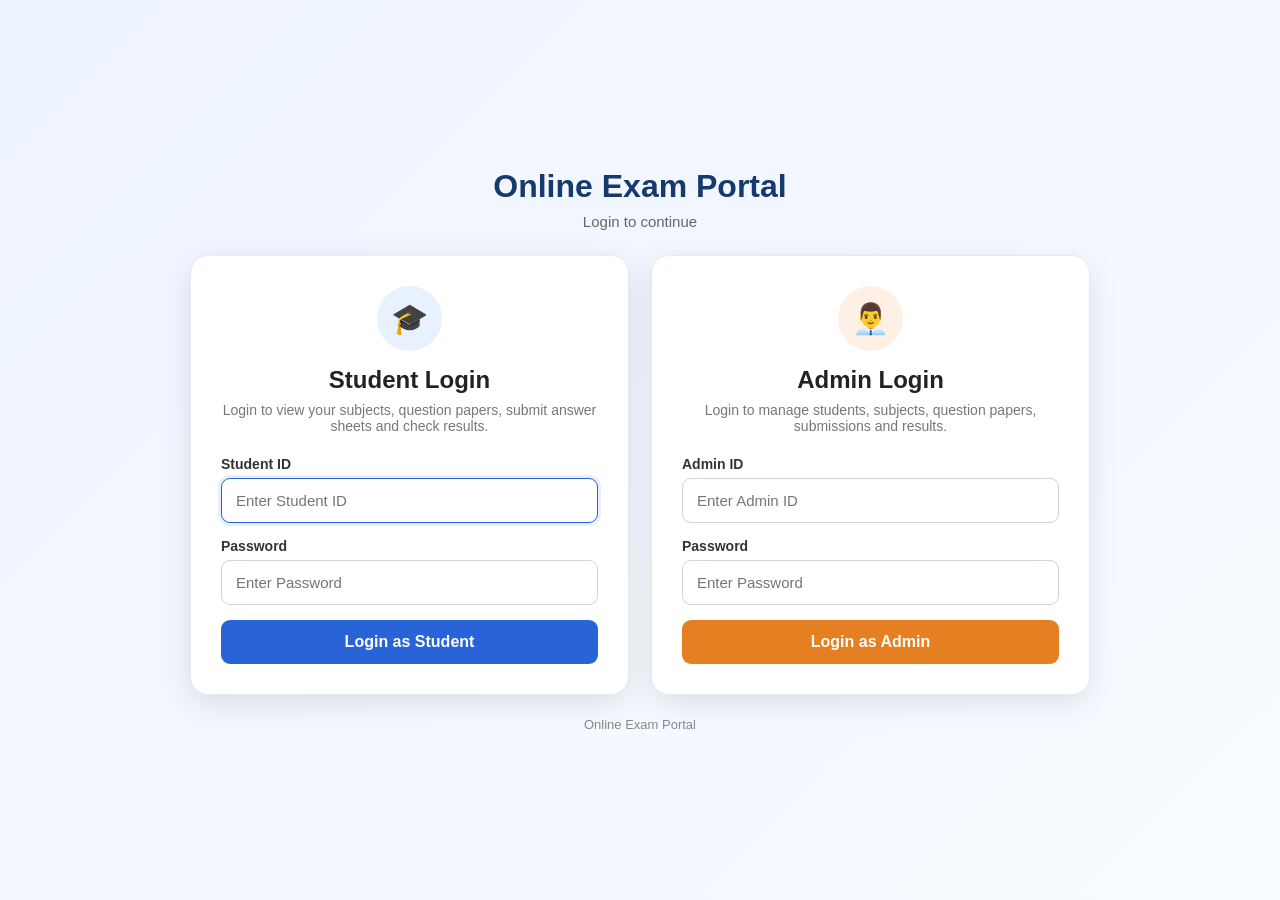
==== commit f3c21f2a: "Update index.html" ====
--- a/index.html
+++ b/index.html
@@ -1,252 +1,205 @@
 <!DOCTYPE html>
 <html lang="en">
 <head>
-
 <meta charset="UTF-8">
 <meta name="viewport" content="width=device-width, initial-scale=1.0">
 
-<title>Online Exam Portal</title>
+<title>Online Exam Portal - Login</title>
 
 <style>
-
-*{
-  box-sizing:border-box;
-}
-
-body{
-  margin:0;
-  min-height:100vh;
-  font-family:Arial,Helvetica,sans-serif;
-  background:#f1f5f9;
-  display:flex;
-  justify-content:center;
-  align-items:center;
-  padding:20px;
-}
-
-.container{
-  width:100%;
-  max-width:1050px;
-}
-
-.header{
-  background:#172554;
-  color:white;
-  text-align:center;
-  padding:28px 20px;
-  border-radius:18px 18px 0 0;
-}
-
-.header h1{
-  margin:0 0 8px;
-  font-size:30px;
-}
-
-.header p{
-  margin:0;
-  opacity:.9;
-}
-
-.login-area{
-  background:white;
-  padding:30px;
-  border-radius:0 0 18px 18px;
-  box-shadow:0 8px 30px rgba(0,0,0,.12);
-}
-
-.welcome{
-  text-align:center;
-  margin-bottom:25px;
-}
-
-.welcome h2{
-  margin:0 0 8px;
-  color:#172554;
-}
-
-.welcome p{
-  margin:0;
-  color:#64748b;
-}
-
-.login-options{
-  display:grid;
-  grid-template-columns:1fr 1fr;
-  gap:25px;
-}
-
-.login-card{
-  border:1px solid #e2e8f0;
-  border-radius:15px;
-  padding:25px;
-  background:#fff;
-}
-
-.login-card.student{
-  border-top:5px solid #2563eb;
-}
-
-.login-card.admin{
-  border-top:5px solid #7c3aed;
-}
-
-.icon{
-  width:65px;
-  height:65px;
-  border-radius:50%;
-  display:flex;
-  align-items:center;
-  justify-content:center;
-  margin:0 auto 15px;
-  font-size:28px;
-  color:white;
-}
-
-.student .icon{
-  background:#2563eb;
-}
-
-.admin .icon{
-  background:#7c3aed;
-}
-
-.login-card h3{
-  text-align:center;
-  margin:0 0 8px;
-  font-size:22px;
-}
-
-.login-card .description{
-  text-align:center;
-  color:#64748b;
-  font-size:14px;
-  margin-bottom:22px;
-}
-
-.form-group{
-  margin-bottom:15px;
-}
-
-.form-group label{
-  display:block;
-  font-weight:bold;
-  font-size:14px;
-  margin-bottom:6px;
-}
-
-input{
-  width:100%;
-  padding:12px;
-  border:1px solid #cbd5e1;
-  border-radius:8px;
-  font-size:15px;
-  outline:none;
-}
-
-input:focus{
-  border-color:#2563eb;
-  box-shadow:0 0 0 2px rgba(37,99,235,.1);
-}
-
-.password-box{
-  position:relative;
-}
-
-.password-box input{
-  padding-right:55px;
-}
-
-.show-password{
-  position:absolute;
-  right:8px;
-  top:7px;
-  border:0;
-  background:#e2e8f0;
-  border-radius:6px;
-  padding:7px 9px;
-  cursor:pointer;
-}
-
-.login-button{
-  width:100%;
-  border:0;
-  color:white;
-  padding:13px;
-  border-radius:8px;
-  font-size:16px;
-  font-weight:bold;
-  cursor:pointer;
-}
-
-.student .login-button{
-  background:#2563eb;
-}
-
-.admin .login-button{
-  background:#7c3aed;
-}
-
-.login-button:disabled{
-  opacity:.6;
-  cursor:not-allowed;
-}
-
-.message{
-  display:none;
-  padding:12px;
-  margin-bottom:15px;
-  border-radius:8px;
-  font-size:14px;
-  font-weight:bold;
-}
-
-.message.error{
-  display:block;
-  background:#fee2e2;
-  color:#991b1b;
-}
-
-.message.success{
-  display:block;
-  background:#dcfce7;
-  color:#166534;
-}
-
-.message.info{
-  display:block;
-  background:#dbeafe;
-  color:#1e40af;
-}
-
-.footer{
-  text-align:center;
-  color:#64748b;
-  font-size:13px;
-  margin-top:20px;
-}
-
-@media(max-width:750px){
-
-  body{
-    padding:10px;
-  }
-
-  .login-options{
-    grid-template-columns:1fr;
-  }
-
-  .header h1{
-    font-size:24px;
-  }
-
-  .login-area{
-    padding:20px;
-  }
-
-}
-
+* {
+  box-sizing: border-box;
+}
+
+body {
+  margin: 0;
+  font-family: Arial, sans-serif;
+  min-height: 100vh;
+  background: linear-gradient(135deg, #eef4ff, #f8fbff);
+  display: flex;
+  align-items: center;
+  justify-content: center;
+  padding: 20px;
+}
+
+.container {
+  width: 100%;
+  max-width: 900px;
+}
+
+.header {
+  text-align: center;
+  margin-bottom: 25px;
+}
+
+.header h1 {
+  margin: 0;
+  color: #163a70;
+  font-size: 32px;
+}
+
+.header p {
+  margin-top: 8px;
+  color: #666;
+  font-size: 15px;
+}
+
+.login-grid {
+  display: grid;
+  grid-template-columns: 1fr 1fr;
+  gap: 22px;
+}
+
+.login-card {
+  background: #fff;
+  border-radius: 18px;
+  padding: 30px;
+  box-shadow: 0 8px 30px rgba(0,0,0,0.10);
+  border: 1px solid #e5eaf2;
+}
+
+.icon {
+  width: 65px;
+  height: 65px;
+  border-radius: 50%;
+  display: flex;
+  align-items: center;
+  justify-content: center;
+  margin: 0 auto 15px;
+  font-size: 30px;
+}
+
+.student-icon {
+  background: #e8f1ff;
+}
+
+.admin-icon {
+  background: #fff0e5;
+}
+
+.login-card h2 {
+  text-align: center;
+  margin: 5px 0 8px;
+  color: #222;
+}
+
+.login-card .description {
+  text-align: center;
+  color: #777;
+  font-size: 14px;
+  margin-bottom: 22px;
+}
+
+label {
+  display: block;
+  margin-bottom: 6px;
+  font-weight: bold;
+  color: #333;
+  font-size: 14px;
+}
+
+input {
+  width: 100%;
+  padding: 13px 14px;
+  border: 1px solid #ccd3dd;
+  border-radius: 9px;
+  font-size: 15px;
+  outline: none;
+  margin-bottom: 15px;
+}
+
+input:focus {
+  border-color: #2864d7;
+  box-shadow: 0 0 0 3px rgba(40,100,215,0.10);
+}
+
+.login-btn {
+  width: 100%;
+  border: none;
+  padding: 13px;
+  border-radius: 9px;
+  font-size: 16px;
+  font-weight: bold;
+  cursor: pointer;
+  color: white;
+  transition: 0.2s;
+}
+
+.student-btn {
+  background: #2864d7;
+}
+
+.student-btn:hover {
+  background: #1e50b1;
+}
+
+.admin-btn {
+  background: #e67e22;
+}
+
+.admin-btn:hover {
+  background: #c9650d;
+}
+
+.login-btn:disabled {
+  opacity: 0.65;
+  cursor: not-allowed;
+}
+
+.message {
+  display: none;
+  margin-top: 15px;
+  padding: 11px 12px;
+  border-radius: 8px;
+  font-size: 14px;
+  text-align: center;
+}
+
+.message.error {
+  display: block;
+  background: #ffe8e8;
+  color: #b42318;
+  border: 1px solid #ffcaca;
+}
+
+.message.success {
+  display: block;
+  background: #e8f7ed;
+  color: #16733a;
+  border: 1px solid #bfe8cd;
+}
+
+.footer {
+  text-align: center;
+  margin-top: 22px;
+  color: #888;
+  font-size: 13px;
+}
+
+@media (max-width: 700px) {
+
+  body {
+    padding: 15px;
+    align-items: flex-start;
+  }
+
+  .container {
+    margin-top: 20px;
+  }
+
+  .header h1 {
+    font-size: 25px;
+  }
+
+  .login-grid {
+    grid-template-columns: 1fr;
+  }
+
+  .login-card {
+    padding: 24px 20px;
+  }
+}
 </style>
-
 </head>
 
 <body>
@@ -254,204 +207,132 @@
 <div class="container">
 
   <div class="header">
-
     <h1>Online Exam Portal</h1>
-
-    <p>
-      Secure Examination Management System
-    </p>
-
+    <p>Login to continue</p>
   </div>
 
-
-  <div class="login-area">
-
-    <div class="welcome">
-
-      <h2>Welcome</h2>
-
-      <p>
-        Select your login type to continue
-      </p>
+  <div class="login-grid">
+
+    <!-- STUDENT LOGIN -->
+    <div class="login-card">
+
+      <div class="icon student-icon">
+        🎓
+      </div>
+
+      <h2>Student Login</h2>
+
+      <div class="description">
+        Login to view your subjects, question papers, submit answer sheets and check results.
+      </div>
+
+      <form id="studentLoginForm">
+
+        <label for="studentId">
+          Student ID
+        </label>
+
+        <input
+          type="text"
+          id="studentId"
+          placeholder="Enter Student ID"
+          autocomplete="username"
+          required
+        >
+
+        <label for="studentPassword">
+          Password
+        </label>
+
+        <input
+          type="password"
+          id="studentPassword"
+          placeholder="Enter Password"
+          autocomplete="current-password"
+          required
+        >
+
+        <button
+          type="submit"
+          class="login-btn student-btn"
+          id="studentLoginBtn"
+        >
+          Login as Student
+        </button>
+
+        <div id="studentMessage" class="message"></div>
+
+      </form>
 
     </div>
 
 
-    <div class="login-options">
-
-
-      <!-- ================= STUDENT ================= -->
-
-      <div class="login-card student">
-
-        <div class="icon">
-          🎓
-        </div>
-
-        <h3>Student Login</h3>
-
-        <div class="description">
-          Login to view your assigned subjects,
-          question papers, submit answer sheets
-          and check results.
-        </div>
-
-
-        <div
-          id="studentMessage"
-          class="message"
-        ></div>
-
-
-        <div class="form-group">
-
-          <label for="studentId">
-            Student ID
-          </label>
-
-          <input
-            id="studentId"
-            type="text"
-            autocomplete="username"
-            placeholder="Enter Student ID"
-          >
-
-        </div>
-
-
-        <div class="form-group">
-
-          <label for="studentPassword">
-            Password
-          </label>
-
-          <div class="password-box">
-
-            <input
-              id="studentPassword"
-              type="password"
-              autocomplete="current-password"
-              placeholder="Enter Password"
-            >
-
-            <button
-              type="button"
-              class="show-password"
-              onclick="togglePassword('studentPassword',this)"
-            >
-              Show
-            </button>
-
-          </div>
-
-        </div>
-
+    <!-- ADMIN LOGIN -->
+    <div class="login-card">
+
+      <div class="icon admin-icon">
+        👨‍💼
+      </div>
+
+      <h2>Admin Login</h2>
+
+      <div class="description">
+        Login to manage students, subjects, question papers, submissions and results.
+      </div>
+
+      <form id="adminLoginForm">
+
+        <label for="adminId">
+          Admin ID
+        </label>
+
+        <input
+          type="text"
+          id="adminId"
+          placeholder="Enter Admin ID"
+          autocomplete="username"
+          required
+        >
+
+        <label for="adminPassword">
+          Password
+        </label>
+
+        <input
+          type="password"
+          id="adminPassword"
+          placeholder="Enter Password"
+          autocomplete="current-password"
+          required
+        >
 
         <button
-          id="studentLoginButton"
-          class="login-button"
-          onclick="studentLogin()"
+          type="submit"
+          class="login-btn admin-btn"
+          id="adminLoginBtn"
         >
-          Student Login
+          Login as Admin
         </button>
 
-      </div>
-
-
-
-      <!-- ================= ADMIN ================= -->
-
-      <div class="login-card admin">
-
-        <div class="icon">
-          ⚙️
-        </div>
-
-        <h3>Admin Login</h3>
-
-        <div class="description">
-          Manage students, subjects, assignments,
-          question papers, submissions and results.
-        </div>
-
-
-        <div
-          id="adminMessage"
-          class="message"
-        ></div>
-
-
-        <div class="form-group">
-
-          <label for="adminId">
-            Admin ID
-          </label>
-
-          <input
-            id="adminId"
-            type="text"
-            autocomplete="username"
-            placeholder="Enter Admin ID"
-          >
-
-        </div>
-
-
-        <div class="form-group">
-
-          <label for="adminPassword">
-            Password
-          </label>
-
-          <div class="password-box">
-
-            <input
-              id="adminPassword"
-              type="password"
-              autocomplete="current-password"
-              placeholder="Enter Password"
-            >
-
-            <button
-              type="button"
-              class="show-password"
-              onclick="togglePassword('adminPassword',this)"
-            >
-              Show
-            </button>
-
-          </div>
-
-        </div>
-
-
-        <button
-          id="adminLoginButton"
-          class="login-button"
-          onclick="adminLogin()"
-        >
-          Admin Login
-        </button>
-
-      </div>
+        <div id="adminMessage" class="message"></div>
+
+      </form>
 
     </div>
 
-
-    <div class="footer">
-      Online Exam Portal
-    </div>
-
   </div>
 
+  <div class="footer">
+    Online Exam Portal
+  </div>
+
 </div>
 
 
 <script>
 
-
 /* =========================================================
-   APPS SCRIPT URL
+   GOOGLE APPS SCRIPT API
 ========================================================= */
 
 const API_URL =
@@ -462,67 +343,69 @@
    API FUNCTION
 ========================================================= */
 
-async function api(action,data={}){
-
-  const response =
-    await fetch(API_URL,{
-
-      method:"POST",
-
-      headers:{
-        "Content-Type":
-          "text/plain;charset=utf-8"
+async function api(action, data = {}) {
+
+  try {
+
+    const response = await fetch(API_URL, {
+
+      method: "POST",
+
+      headers: {
+        "Content-Type": "text/plain;charset=utf-8"
       },
 
-      body:JSON.stringify({
-
-        action:action,
-
+      body: JSON.stringify({
+        action: action,
         ...data
-
       })
 
     });
 
-
-  const text =
-    await response.text();
-
-
-  console.log(
-    "Apps Script Response:",
-    text
-  );
-
-
-  let result;
-
-
-  try{
-
-    result =
-      JSON.parse(text);
-
-  }catch(error){
-
-    throw new Error(
-      "Invalid response from server."
-    );
-
-  }
-
-
-  if(!result.success){
-
-    throw new Error(
-      result.message ||
-      "Login failed."
-    );
-
-  }
-
-
-  return result;
+    const text = await response.text();
+
+    let result;
+
+    try {
+      result = JSON.parse(text);
+    } catch (e) {
+
+      console.error("Invalid server response:", text);
+
+      return {
+        success: false,
+        message: "Invalid response from server."
+      };
+
+    }
+
+    return result;
+
+  } catch (error) {
+
+    console.error(error);
+
+    return {
+      success: false,
+      message: "Unable to connect to server. Please try again."
+    };
+
+  }
+
+}
+
+
+/* =========================================================
+   MESSAGE
+========================================================= */
+
+function showMessage(elementId, message, type = "error") {
+
+  const element = document.getElementById(elementId);
+
+  element.textContent = message;
+
+  element.className = "message " + type;
 
 }
 
@@ -531,121 +414,69 @@
    STUDENT LOGIN
 ========================================================= */
 
-async function studentLogin(){
+document
+.getElementById("studentLoginForm")
+.addEventListener("submit", async function(e) {
+
+  e.preventDefault();
 
   const studentId =
-    document
-      .getElementById("studentId")
-      .value
-      .trim();
-
+    document.getElementById("studentId").value.trim();
 
   const password =
-    document
-      .getElementById("studentPassword")
-      .value
-      .trim();
-
-
-  if(!studentId){
+    document.getElementById("studentPassword").value;
+
+  const button =
+    document.getElementById("studentLoginBtn");
+
+  if (!studentId || !password) {
 
     showMessage(
       "studentMessage",
-      "Please enter Student ID.",
+      "Please enter Student ID and Password.",
       "error"
     );
 
     return;
   }
 
-
-  if(!password){
-
-    showMessage(
-      "studentMessage",
-      "Please enter password.",
-      "error"
-    );
-
-    return;
-  }
-
-
-  const button =
-    document.getElementById(
-      "studentLoginButton"
-    );
-
-
-  try{
-
-    button.disabled = true;
-
-    button.textContent =
-      "Checking...";
-
+  button.disabled = true;
+  button.textContent = "Logging in...";
+
+  showMessage(
+    "studentMessage",
+    "Checking login...",
+    "success"
+  );
+
+  const result = await api("studentLogin", {
+
+    studentId: studentId,
+
+    password: password
+
+  });
+
+
+  if (result && result.success) {
 
     /*
-      IMPORTANT:
-      These exact field names are sent:
-      studentId
-      password
+      Store only the login information needed
+      by student.html.
     */
 
-    const result =
-      await api(
-        "studentLogin",
-        {
-          studentId:studentId,
-          password:password
-        }
-      );
-
-
-    console.log(
-      "Student login result:",
-      result
-    );
-
-
-    /*
-      Clear old student information first.
-    */
-
-    localStorage.removeItem("studentId");
-    localStorage.removeItem("studentID");
-    localStorage.removeItem("Student ID");
-    localStorage.removeItem("studentName");
-    localStorage.removeItem("Student Name");
-
-
-    /*
-      Save new student information.
-    */
-
-    localStorage.setItem(
+    sessionStorage.setItem(
+      "examPortalRole",
+      "student"
+    );
+
+    sessionStorage.setItem(
       "studentId",
       result.studentId || studentId
     );
 
-    localStorage.setItem(
-      "studentID",
-      result.studentId || studentId
-    );
-
-    localStorage.setItem(
-      "Student ID",
-      result.studentId || studentId
-    );
-
-
-    localStorage.setItem(
+    sessionStorage.setItem(
       "studentName",
-      result.studentName || ""
-    );
-
-    localStorage.setItem(
-      "Student Name",
       result.studentName || ""
     );
 
@@ -657,144 +488,89 @@
     );
 
 
-    setTimeout(function(){
-
-      window.location.href =
-        "student.html";
-
-    },500);
-
-
-  }catch(error){
-
-    console.error(
-      "Student login error:",
-      error
-    );
-
+    setTimeout(function() {
+
+      window.location.href = "student.html";
+
+    }, 400);
+
+  } else {
 
     showMessage(
       "studentMessage",
-      error.message,
+      result && result.message
+        ? result.message
+        : "Invalid Student ID or password.",
       "error"
     );
 
-
     button.disabled = false;
-
-    button.textContent =
-      "Student Login";
-
-  }
-
-}
+    button.textContent = "Login as Student";
+
+  }
+
+});
 
 
 /* =========================================================
    ADMIN LOGIN
 ========================================================= */
 
-async function adminLogin(){
+document
+.getElementById("adminLoginForm")
+.addEventListener("submit", async function(e) {
+
+  e.preventDefault();
 
   const adminId =
-    document
-      .getElementById("adminId")
-      .value
-      .trim();
-
+    document.getElementById("adminId").value.trim();
 
   const password =
-    document
-      .getElementById("adminPassword")
-      .value
-      .trim();
-
-
-  if(!adminId){
+    document.getElementById("adminPassword").value;
+
+  const button =
+    document.getElementById("adminLoginBtn");
+
+  if (!adminId || !password) {
 
     showMessage(
       "adminMessage",
-      "Please enter Admin ID.",
+      "Please enter Admin ID and Password.",
       "error"
     );
 
     return;
   }
 
-
-  if(!password){
-
-    showMessage(
-      "adminMessage",
-      "Please enter password.",
-      "error"
-    );
-
-    return;
-  }
-
-
-  const button =
-    document.getElementById(
-      "adminLoginButton"
-    );
-
-
-  try{
-
-    button.disabled = true;
-
-    button.textContent =
-      "Checking...";
-
-
-    const result =
-      await api(
-        "adminLogin",
-        {
-          adminId:adminId,
-          password:password
-        }
-      );
-
-
-    console.log(
-      "Admin login result:",
-      result
-    );
-
-
-    localStorage.removeItem("adminId");
-    localStorage.removeItem("adminID");
-    localStorage.removeItem("Admin ID");
-    localStorage.removeItem("adminName");
-    localStorage.removeItem("Admin Name");
-
-
-    localStorage.setItem(
+  button.disabled = true;
+  button.textContent = "Logging in...";
+
+  showMessage(
+    "adminMessage",
+    "Checking login...",
+    "success"
+  );
+
+
+  const result = await api("adminLogin", {
+
+    adminId: adminId,
+
+    password: password
+
+  });
+
+
+  if (result && result.success) {
+
+    sessionStorage.setItem(
+      "examPortalRole",
+      "admin"
+    );
+
+    sessionStorage.setItem(
       "adminId",
       result.adminId || adminId
-    );
-
-    localStorage.setItem(
-      "adminID",
-      result.adminId || adminId
-    );
-
-    localStorage.setItem(
-      "Admin ID",
-      result.adminId || adminId
-    );
-
-
-    localStorage.setItem(
-      "adminName",
-      result.adminName || "Admin"
-    );
-
-    localStorage.setItem(
-      "Admin Name",
-      result.adminName || "Admin"
     );
 
 
@@ -805,144 +581,39 @@
     );
 
 
-    setTimeout(function(){
-
-      window.location.href =
-        "admin.html";
-
-    },500);
-
-
-  }catch(error){
-
-    console.error(
-      "Admin login error:",
-      error
-    );
-
+    setTimeout(function() {
+
+      window.location.href = "admin.html";
+
+    }, 400);
+
+  } else {
 
     showMessage(
       "adminMessage",
-      error.message,
+      result && result.message
+        ? result.message
+        : "Invalid Admin ID or password.",
       "error"
     );
 
-
     button.disabled = false;
-
-    button.textContent =
-      "Admin Login";
-
-  }
-
-}
+    button.textContent = "Login as Admin";
+
+  }
+
+});
 
 
 /* =========================================================
-   SHOW / HIDE PASSWORD
+   ENTER KEY / AUTO FOCUS
 ========================================================= */
 
-function togglePassword(inputId,button){
-
-  const input =
-    document.getElementById(inputId);
-
-
-  if(input.type === "password"){
-
-    input.type =
-      "text";
-
-    button.textContent =
-      "Hide";
-
-  }else{
-
-    input.type =
-      "password";
-
-    button.textContent =
-      "Show";
-
-  }
-
-}
-
-
-/* =========================================================
-   MESSAGE
-========================================================= */
-
-function showMessage(
-  elementId,
-  message,
-  type
-){
-
-  const element =
-    document.getElementById(
-      elementId
-    );
-
-
-  element.className =
-    "message " + type;
-
-
-  element.textContent =
-    message;
-
-
-  element.style.display =
-    "block";
-
-}
-
-
-/* =========================================================
-   ENTER KEY LOGIN
-========================================================= */
-
-document.addEventListener(
-  "keydown",
-  function(event){
-
-    if(event.key !== "Enter"){
-      return;
-    }
-
-
-    const active =
-      document.activeElement;
-
-
-    if(
-      active &&
-      (
-        active.id === "studentId" ||
-        active.id === "studentPassword"
-      )
-    ){
-
-      studentLogin();
-
-    }
-
-
-    if(
-      active &&
-      (
-        active.id === "adminId" ||
-        active.id === "adminPassword"
-      )
-    ){
-
-      adminLogin();
-
-    }
-
-  }
-);
+window.addEventListener("load", function() {
+
+  document.getElementById("studentId").focus();
+
+});
 
 </script>
 
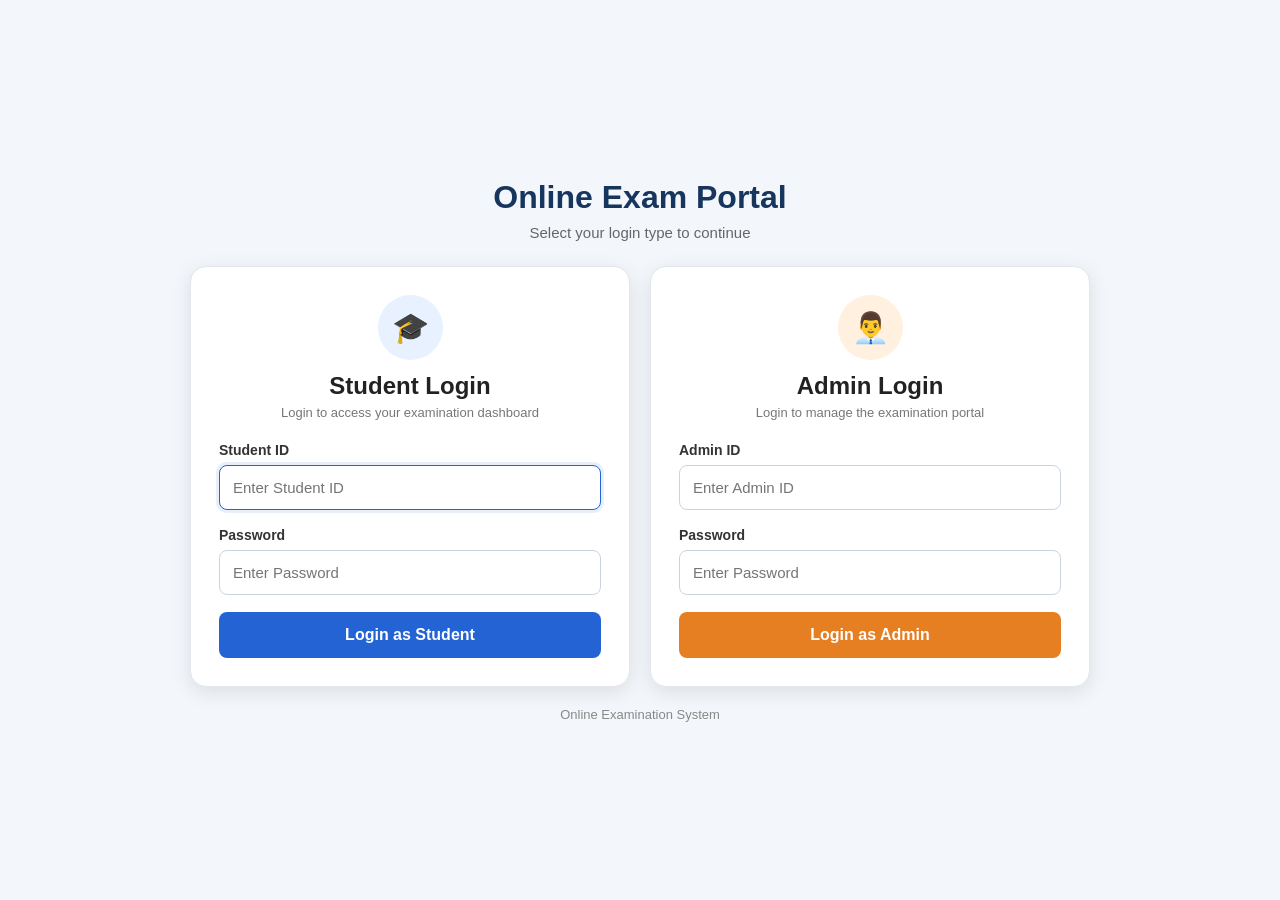
==== commit 420245c2: "Update index.html" ====
--- a/index.html
+++ b/index.html
@@ -4,614 +4,745 @@
 <meta charset="UTF-8">
 <meta name="viewport" content="width=device-width, initial-scale=1.0">
 
-<title>Online Exam Portal - Login</title>
+<title>Online Exam Portal</title>
 
 <style>
+
 * {
-  box-sizing: border-box;
+    box-sizing: border-box;
 }
 
 body {
-  margin: 0;
-  font-family: Arial, sans-serif;
-  min-height: 100vh;
-  background: linear-gradient(135deg, #eef4ff, #f8fbff);
-  display: flex;
-  align-items: center;
-  justify-content: center;
-  padding: 20px;
-}
+    margin: 0;
+    min-height: 100vh;
+    font-family: Arial, Helvetica, sans-serif;
+    background: #f3f6fb;
+    display: flex;
+    justify-content: center;
+    align-items: center;
+    padding: 20px;
+}
+
+/* MAIN CONTAINER */
 
 .container {
-  width: 100%;
-  max-width: 900px;
-}
+    width: 100%;
+    max-width: 900px;
+}
+
+/* HEADER */
 
 .header {
-  text-align: center;
-  margin-bottom: 25px;
+    text-align: center;
+    margin-bottom: 25px;
 }
 
 .header h1 {
-  margin: 0;
-  color: #163a70;
-  font-size: 32px;
+    margin: 0;
+    color: #17365d;
+    font-size: 32px;
 }
 
 .header p {
-  margin-top: 8px;
-  color: #666;
-  font-size: 15px;
-}
-
-.login-grid {
-  display: grid;
-  grid-template-columns: 1fr 1fr;
-  gap: 22px;
-}
+    margin: 8px 0 0;
+    color: #666;
+    font-size: 15px;
+}
+
+/* LOGIN AREA */
+
+.login-area {
+    display: grid;
+    grid-template-columns: 1fr 1fr;
+    gap: 20px;
+}
+
+/* CARD */
 
 .login-card {
-  background: #fff;
-  border-radius: 18px;
-  padding: 30px;
-  box-shadow: 0 8px 30px rgba(0,0,0,0.10);
-  border: 1px solid #e5eaf2;
+    background: white;
+    border-radius: 16px;
+    padding: 28px;
+    box-shadow: 0 5px 20px rgba(0,0,0,0.10);
+    border: 1px solid #e1e6ed;
+}
+
+/* CARD HEADER */
+
+.card-header {
+    text-align: center;
+    margin-bottom: 22px;
 }
 
 .icon {
-  width: 65px;
-  height: 65px;
-  border-radius: 50%;
-  display: flex;
-  align-items: center;
-  justify-content: center;
-  margin: 0 auto 15px;
-  font-size: 30px;
+    width: 65px;
+    height: 65px;
+    margin: 0 auto 12px;
+    border-radius: 50%;
+    display: flex;
+    justify-content: center;
+    align-items: center;
+    font-size: 30px;
 }
 
 .student-icon {
-  background: #e8f1ff;
+    background: #e8f1ff;
 }
 
 .admin-icon {
-  background: #fff0e5;
-}
-
-.login-card h2 {
-  text-align: center;
-  margin: 5px 0 8px;
-  color: #222;
-}
-
-.login-card .description {
-  text-align: center;
-  color: #777;
-  font-size: 14px;
-  margin-bottom: 22px;
-}
+    background: #fff0df;
+}
+
+.card-header h2 {
+    margin: 5px 0;
+    color: #222;
+}
+
+.card-header p {
+    margin: 5px 0;
+    font-size: 13px;
+    color: #777;
+}
+
+/* FORM */
 
 label {
-  display: block;
-  margin-bottom: 6px;
-  font-weight: bold;
-  color: #333;
-  font-size: 14px;
+    display: block;
+    margin-bottom: 7px;
+    font-weight: bold;
+    color: #333;
+    font-size: 14px;
 }
 
 input {
-  width: 100%;
-  padding: 13px 14px;
-  border: 1px solid #ccd3dd;
-  border-radius: 9px;
-  font-size: 15px;
-  outline: none;
-  margin-bottom: 15px;
+    width: 100%;
+    height: 45px;
+    border: 1px solid #cbd3df;
+    border-radius: 8px;
+    padding: 0 13px;
+    font-size: 15px;
+    margin-bottom: 17px;
+    outline: none;
 }
 
 input:focus {
-  border-color: #2864d7;
-  box-shadow: 0 0 0 3px rgba(40,100,215,0.10);
-}
-
-.login-btn {
-  width: 100%;
-  border: none;
-  padding: 13px;
-  border-radius: 9px;
-  font-size: 16px;
-  font-weight: bold;
-  cursor: pointer;
-  color: white;
-  transition: 0.2s;
-}
-
-.student-btn {
-  background: #2864d7;
-}
-
-.student-btn:hover {
-  background: #1e50b1;
-}
-
-.admin-btn {
-  background: #e67e22;
-}
-
-.admin-btn:hover {
-  background: #c9650d;
-}
-
-.login-btn:disabled {
-  opacity: 0.65;
-  cursor: not-allowed;
-}
+    border-color: #2463d4;
+    box-shadow: 0 0 0 3px rgba(36,99,212,0.10);
+}
+
+/* LOGIN BUTTON */
+
+.login-button {
+    width: 100%;
+    height: 46px;
+    border: none;
+    border-radius: 8px;
+    color: white;
+    font-size: 16px;
+    font-weight: bold;
+    cursor: pointer;
+}
+
+.login-button:disabled {
+    opacity: 0.6;
+    cursor: not-allowed;
+}
+
+.student-button {
+    background: #2463d4;
+}
+
+.student-button:hover {
+    background: #1b4fae;
+}
+
+.admin-button {
+    background: #e67e22;
+}
+
+.admin-button:hover {
+    background: #c9630c;
+}
+
+/* MESSAGE */
 
 .message {
-  display: none;
-  margin-top: 15px;
-  padding: 11px 12px;
-  border-radius: 8px;
-  font-size: 14px;
-  text-align: center;
+    display: none;
+    margin-top: 15px;
+    padding: 11px;
+    border-radius: 7px;
+    font-size: 14px;
+    text-align: center;
 }
 
 .message.error {
-  display: block;
-  background: #ffe8e8;
-  color: #b42318;
-  border: 1px solid #ffcaca;
+    display: block;
+    background: #ffe9e9;
+    border: 1px solid #ffcaca;
+    color: #b42318;
 }
 
 .message.success {
-  display: block;
-  background: #e8f7ed;
-  color: #16733a;
-  border: 1px solid #bfe8cd;
-}
+    display: block;
+    background: #e9f8ef;
+    border: 1px solid #bce8ca;
+    color: #18733a;
+}
+
+/* FOOTER */
 
 .footer {
-  text-align: center;
-  margin-top: 22px;
-  color: #888;
-  font-size: 13px;
-}
+    text-align: center;
+    margin-top: 20px;
+    color: #888;
+    font-size: 13px;
+}
+
+
+/* MOBILE */
 
 @media (max-width: 700px) {
 
-  body {
-    padding: 15px;
-    align-items: flex-start;
-  }
-
-  .container {
-    margin-top: 20px;
-  }
-
-  .header h1 {
-    font-size: 25px;
-  }
-
-  .login-grid {
-    grid-template-columns: 1fr;
-  }
-
-  .login-card {
-    padding: 24px 20px;
-  }
-}
+    body {
+        align-items: flex-start;
+        padding: 15px;
+    }
+
+    .container {
+        margin-top: 15px;
+    }
+
+    .header h1 {
+        font-size: 25px;
+    }
+
+    .login-area {
+        grid-template-columns: 1fr;
+    }
+
+    .login-card {
+        padding: 23px 20px;
+    }
+
+}
+
 </style>
 </head>
 
+
 <body>
 
 <div class="container">
 
-  <div class="header">
-    <h1>Online Exam Portal</h1>
-    <p>Login to continue</p>
-  </div>
-
-  <div class="login-grid">
-
-    <!-- STUDENT LOGIN -->
-    <div class="login-card">
-
-      <div class="icon student-icon">
-        🎓
-      </div>
-
-      <h2>Student Login</h2>
-
-      <div class="description">
-        Login to view your subjects, question papers, submit answer sheets and check results.
-      </div>
-
-      <form id="studentLoginForm">
-
-        <label for="studentId">
-          Student ID
-        </label>
-
-        <input
-          type="text"
-          id="studentId"
-          placeholder="Enter Student ID"
-          autocomplete="username"
-          required
-        >
-
-        <label for="studentPassword">
-          Password
-        </label>
-
-        <input
-          type="password"
-          id="studentPassword"
-          placeholder="Enter Password"
-          autocomplete="current-password"
-          required
-        >
-
-        <button
-          type="submit"
-          class="login-btn student-btn"
-          id="studentLoginBtn"
-        >
-          Login as Student
-        </button>
-
-        <div id="studentMessage" class="message"></div>
-
-      </form>
+    <!-- HEADER -->
+
+    <div class="header">
+
+        <h1>Online Exam Portal</h1>
+
+        <p>
+            Select your login type to continue
+        </p>
 
     </div>
 
 
-    <!-- ADMIN LOGIN -->
-    <div class="login-card">
-
-      <div class="icon admin-icon">
-        👨‍💼
-      </div>
-
-      <h2>Admin Login</h2>
-
-      <div class="description">
-        Login to manage students, subjects, question papers, submissions and results.
-      </div>
-
-      <form id="adminLoginForm">
-
-        <label for="adminId">
-          Admin ID
-        </label>
-
-        <input
-          type="text"
-          id="adminId"
-          placeholder="Enter Admin ID"
-          autocomplete="username"
-          required
-        >
-
-        <label for="adminPassword">
-          Password
-        </label>
-
-        <input
-          type="password"
-          id="adminPassword"
-          placeholder="Enter Password"
-          autocomplete="current-password"
-          required
-        >
-
-        <button
-          type="submit"
-          class="login-btn admin-btn"
-          id="adminLoginBtn"
-        >
-          Login as Admin
-        </button>
-
-        <div id="adminMessage" class="message"></div>
-
-      </form>
+    <!-- SIDE BY SIDE LOGIN -->
+
+    <div class="login-area">
+
+
+        <!-- =========================
+             STUDENT LOGIN
+        ========================== -->
+
+        <div class="login-card">
+
+            <div class="card-header">
+
+                <div class="icon student-icon">
+                    🎓
+                </div>
+
+                <h2>Student Login</h2>
+
+                <p>
+                    Login to access your examination dashboard
+                </p>
+
+            </div>
+
+
+            <form id="studentLoginForm">
+
+                <label for="studentId">
+                    Student ID
+                </label>
+
+                <input
+                    type="text"
+                    id="studentId"
+                    placeholder="Enter Student ID"
+                    autocomplete="username"
+                    required
+                >
+
+
+                <label for="studentPassword">
+                    Password
+                </label>
+
+                <input
+                    type="password"
+                    id="studentPassword"
+                    placeholder="Enter Password"
+                    autocomplete="current-password"
+                    required
+                >
+
+
+                <button
+                    type="submit"
+                    id="studentLoginButton"
+                    class="login-button student-button"
+                >
+                    Login as Student
+                </button>
+
+
+                <div
+                    id="studentMessage"
+                    class="message"
+                ></div>
+
+            </form>
+
+        </div>
+
+
+
+        <!-- =========================
+             ADMIN LOGIN
+        ========================== -->
+
+        <div class="login-card">
+
+            <div class="card-header">
+
+                <div class="icon admin-icon">
+                    👨‍💼
+                </div>
+
+                <h2>Admin Login</h2>
+
+                <p>
+                    Login to manage the examination portal
+                </p>
+
+            </div>
+
+
+            <form id="adminLoginForm">
+
+                <label for="adminId">
+                    Admin ID
+                </label>
+
+                <input
+                    type="text"
+                    id="adminId"
+                    placeholder="Enter Admin ID"
+                    autocomplete="username"
+                    required
+                >
+
+
+                <label for="adminPassword">
+                    Password
+                </label>
+
+                <input
+                    type="password"
+                    id="adminPassword"
+                    placeholder="Enter Password"
+                    autocomplete="current-password"
+                    required
+                >
+
+
+                <button
+                    type="submit"
+                    id="adminLoginButton"
+                    class="login-button admin-button"
+                >
+                    Login as Admin
+                </button>
+
+
+                <div
+                    id="adminMessage"
+                    class="message"
+                ></div>
+
+            </form>
+
+        </div>
 
     </div>
 
-  </div>
-
-  <div class="footer">
-    Online Exam Portal
-  </div>
+
+    <div class="footer">
+        Online Examination System
+    </div>
 
 </div>
 
 
+
 <script>
 
-/* =========================================================
-   GOOGLE APPS SCRIPT API
-========================================================= */
+/* =====================================================
+   GOOGLE APPS SCRIPT WEB APP URL
+===================================================== */
 
 const API_URL =
 "https://script.google.com/macros/s/AKfycbxdzpQvRDFD8aoVanwPostU_19pTIjy_ruHwsLZ8slCjox831OxRNWfH94oXSsV_5ctUA/exec";
 
 
-/* =========================================================
+/* =====================================================
    API FUNCTION
-========================================================= */
+===================================================== */
 
 async function api(action, data = {}) {
 
-  try {
-
-    const response = await fetch(API_URL, {
-
-      method: "POST",
-
-      headers: {
-        "Content-Type": "text/plain;charset=utf-8"
-      },
-
-      body: JSON.stringify({
-        action: action,
-        ...data
-      })
-
-    });
-
-    const text = await response.text();
-
-    let result;
-
     try {
-      result = JSON.parse(text);
-    } catch (e) {
-
-      console.error("Invalid server response:", text);
-
-      return {
-        success: false,
-        message: "Invalid response from server."
-      };
-
-    }
-
-    return result;
-
-  } catch (error) {
-
-    console.error(error);
-
-    return {
-      success: false,
-      message: "Unable to connect to server. Please try again."
-    };
-
-  }
-
-}
-
-
-/* =========================================================
-   MESSAGE
-========================================================= */
-
-function showMessage(elementId, message, type = "error") {
-
-  const element = document.getElementById(elementId);
-
-  element.textContent = message;
-
-  element.className = "message " + type;
-
-}
-
-
-/* =========================================================
+
+        const response = await fetch(API_URL, {
+
+            method: "POST",
+
+            headers: {
+                "Content-Type": "text/plain;charset=utf-8"
+            },
+
+            body: JSON.stringify({
+                action: action,
+                ...data
+            })
+
+        });
+
+
+        const text = await response.text();
+
+
+        let result;
+
+        try {
+
+            result = JSON.parse(text);
+
+        } catch (error) {
+
+            console.error("Server response:", text);
+
+            return {
+                success: false,
+                message: "Invalid response from server."
+            };
+
+        }
+
+
+        return result;
+
+    } catch (error) {
+
+        console.error("API Error:", error);
+
+        return {
+            success: false,
+            message: "Unable to connect to server."
+        };
+
+    }
+
+}
+
+
+/* =====================================================
+   MESSAGE FUNCTION
+===================================================== */
+
+function showMessage(id, message, type) {
+
+    const element = document.getElementById(id);
+
+    element.textContent = message;
+
+    element.className = "message " + type;
+
+}
+
+
+/* =====================================================
    STUDENT LOGIN
-========================================================= */
+===================================================== */
 
 document
 .getElementById("studentLoginForm")
-.addEventListener("submit", async function(e) {
-
-  e.preventDefault();
-
-  const studentId =
-    document.getElementById("studentId").value.trim();
-
-  const password =
-    document.getElementById("studentPassword").value;
-
-  const button =
-    document.getElementById("studentLoginBtn");
-
-  if (!studentId || !password) {
+.addEventListener("submit", async function(event) {
+
+    event.preventDefault();
+
+
+    const studentId =
+        document.getElementById("studentId")
+        .value
+        .trim();
+
+
+    const password =
+        document.getElementById("studentPassword")
+        .value;
+
+
+    const button =
+        document.getElementById("studentLoginButton");
+
+
+    if (!studentId || !password) {
+
+        showMessage(
+            "studentMessage",
+            "Please enter Student ID and Password.",
+            "error"
+        );
+
+        return;
+
+    }
+
+
+    button.disabled = true;
+
+    button.textContent = "Logging in...";
+
 
     showMessage(
-      "studentMessage",
-      "Please enter Student ID and Password.",
-      "error"
+        "studentMessage",
+        "Checking login...",
+        "success"
     );
 
-    return;
-  }
-
-  button.disabled = true;
-  button.textContent = "Logging in...";
-
-  showMessage(
-    "studentMessage",
-    "Checking login...",
-    "success"
-  );
-
-  const result = await api("studentLogin", {
-
-    studentId: studentId,
-
-    password: password
-
-  });
-
-
-  if (result && result.success) {
-
-    /*
-      Store only the login information needed
-      by student.html.
-    */
-
-    sessionStorage.setItem(
-      "examPortalRole",
-      "student"
+
+    const result = await api(
+        "studentLogin",
+        {
+            studentId: studentId,
+            password: password
+        }
     );
 
-    sessionStorage.setItem(
-      "studentId",
-      result.studentId || studentId
-    );
-
-    sessionStorage.setItem(
-      "studentName",
-      result.studentName || ""
-    );
-
-
-    showMessage(
-      "studentMessage",
-      "Login successful. Opening dashboard...",
-      "success"
-    );
-
-
-    setTimeout(function() {
-
-      window.location.href = "student.html";
-
-    }, 400);
-
-  } else {
-
-    showMessage(
-      "studentMessage",
-      result && result.message
-        ? result.message
-        : "Invalid Student ID or password.",
-      "error"
-    );
-
-    button.disabled = false;
-    button.textContent = "Login as Student";
-
-  }
+
+    console.log("Student Login:", result);
+
+
+    if (result && result.success) {
+
+
+        /* Clear old login data */
+
+        sessionStorage.removeItem("examPortalRole");
+        sessionStorage.removeItem("studentId");
+        sessionStorage.removeItem("studentName");
+
+
+        /* Save student login */
+
+        sessionStorage.setItem(
+            "examPortalRole",
+            "student"
+        );
+
+
+        sessionStorage.setItem(
+            "studentId",
+            result.studentId || studentId
+        );
+
+
+        sessionStorage.setItem(
+            "studentName",
+            result.studentName || ""
+        );
+
+
+        showMessage(
+            "studentMessage",
+            "Login successful. Opening dashboard...",
+            "success"
+        );
+
+
+        setTimeout(function() {
+
+            window.location.href = "student.html";
+
+        }, 500);
+
+
+    } else {
+
+
+        showMessage(
+            "studentMessage",
+            result && result.message
+                ? result.message
+                : "Invalid Student ID or password.",
+            "error"
+        );
+
+
+        button.disabled = false;
+
+        button.textContent = "Login as Student";
+
+    }
 
 });
 
 
-/* =========================================================
+/* =====================================================
    ADMIN LOGIN
-========================================================= */
+===================================================== */
 
 document
 .getElementById("adminLoginForm")
-.addEventListener("submit", async function(e) {
-
-  e.preventDefault();
-
-  const adminId =
-    document.getElementById("adminId").value.trim();
-
-  const password =
-    document.getElementById("adminPassword").value;
-
-  const button =
-    document.getElementById("adminLoginBtn");
-
-  if (!adminId || !password) {
+.addEventListener("submit", async function(event) {
+
+    event.preventDefault();
+
+
+    const adminId =
+        document.getElementById("adminId")
+        .value
+        .trim();
+
+
+    const password =
+        document.getElementById("adminPassword")
+        .value;
+
+
+    const button =
+        document.getElementById("adminLoginButton");
+
+
+    if (!adminId || !password) {
+
+        showMessage(
+            "adminMessage",
+            "Please enter Admin ID and Password.",
+            "error"
+        );
+
+        return;
+
+    }
+
+
+    button.disabled = true;
+
+    button.textContent = "Logging in...";
+
 
     showMessage(
-      "adminMessage",
-      "Please enter Admin ID and Password.",
-      "error"
+        "adminMessage",
+        "Checking login...",
+        "success"
     );
 
-    return;
-  }
-
-  button.disabled = true;
-  button.textContent = "Logging in...";
-
-  showMessage(
-    "adminMessage",
-    "Checking login...",
-    "success"
-  );
-
-
-  const result = await api("adminLogin", {
-
-    adminId: adminId,
-
-    password: password
-
-  });
-
-
-  if (result && result.success) {
-
-    sessionStorage.setItem(
-      "examPortalRole",
-      "admin"
+
+    const result = await api(
+        "adminLogin",
+        {
+            adminId: adminId,
+            password: password
+        }
     );
 
-    sessionStorage.setItem(
-      "adminId",
-      result.adminId || adminId
-    );
-
-
-    showMessage(
-      "adminMessage",
-      "Login successful. Opening dashboard...",
-      "success"
-    );
-
-
-    setTimeout(function() {
-
-      window.location.href = "admin.html";
-
-    }, 400);
-
-  } else {
-
-    showMessage(
-      "adminMessage",
-      result && result.message
-        ? result.message
-        : "Invalid Admin ID or password.",
-      "error"
-    );
-
-    button.disabled = false;
-    button.textContent = "Login as Admin";
-
-  }
+
+    console.log("Admin Login:", result);
+
+
+    if (result && result.success) {
+
+
+        /* Clear old login data */
+
+        sessionStorage.removeItem("examPortalRole");
+        sessionStorage.removeItem("adminId");
+
+
+        /* Save admin login */
+
+        sessionStorage.setItem(
+            "examPortalRole",
+            "admin"
+        );
+
+
+        sessionStorage.setItem(
+            "adminId",
+            result.adminId || adminId
+        );
+
+
+        showMessage(
+            "adminMessage",
+            "Login successful. Opening dashboard...",
+            "success"
+        );
+
+
+        setTimeout(function() {
+
+            window.location.href = "admin.html";
+
+        }, 500);
+
+
+    } else {
+
+
+        showMessage(
+            "adminMessage",
+            result && result.message
+                ? result.message
+                : "Invalid Admin ID or password.",
+            "error"
+        );
+
+
+        button.disabled = false;
+
+        button.textContent = "Login as Admin";
+
+    }
 
 });
 
 
-/* =========================================================
-   ENTER KEY / AUTO FOCUS
-========================================================= */
+/* =====================================================
+   AUTO FOCUS
+===================================================== */
 
 window.addEventListener("load", function() {
 
-  document.getElementById("studentId").focus();
+    document
+        .getElementById("studentId")
+        .focus();
 
 });
 
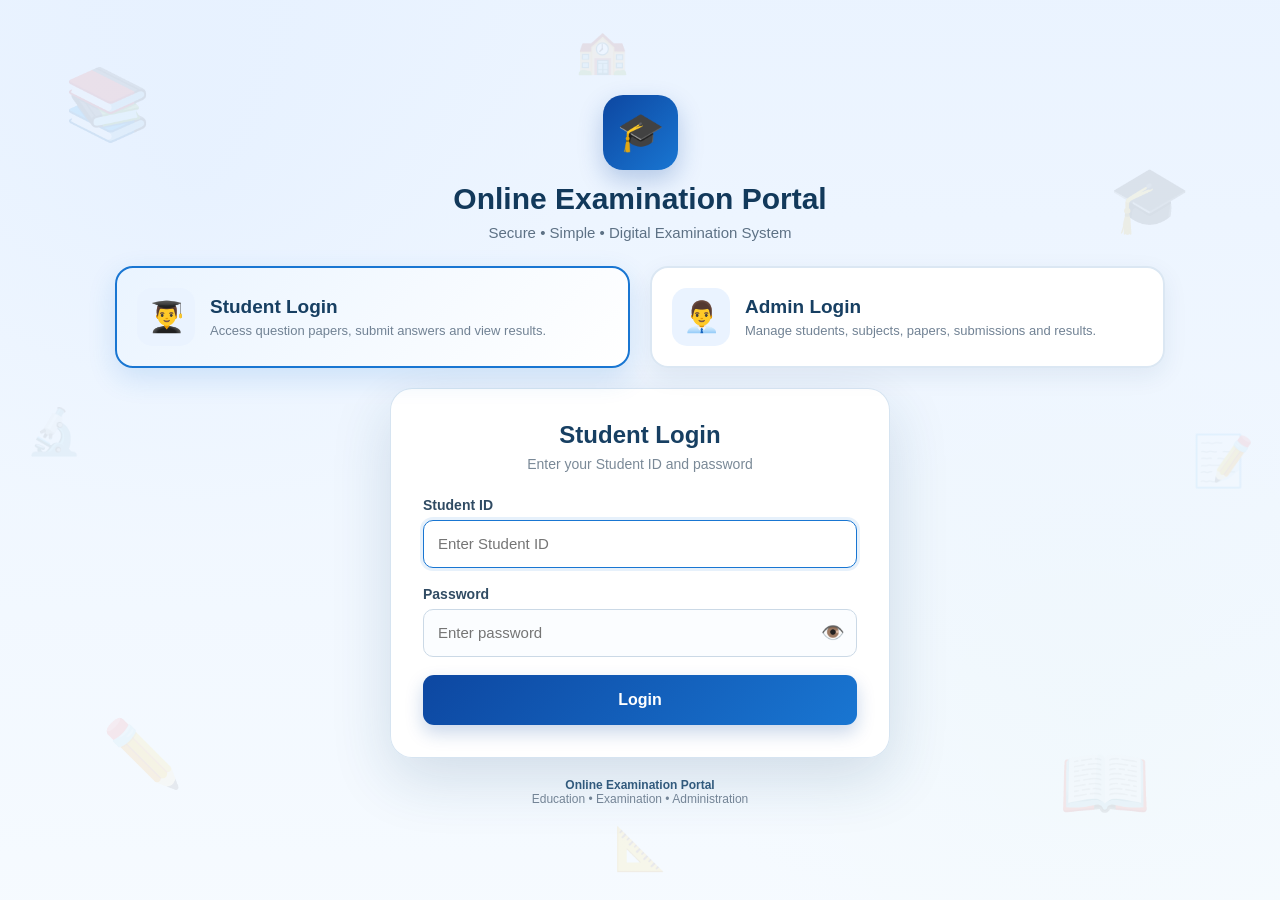
==== commit 3038bc4c: "Update index.html" ====
--- a/index.html
+++ b/index.html
@@ -4,747 +4,1133 @@
 <meta charset="UTF-8">
 <meta name="viewport" content="width=device-width, initial-scale=1.0">
 
-<title>Online Exam Portal</title>
+<title>Online Examination Portal</title>
 
 <style>
-
 * {
     box-sizing: border-box;
 }
 
+html, body {
+    margin: 0;
+    padding: 0;
+    min-height: 100%;
+    font-family: Arial, Helvetica, sans-serif;
+}
+
+/* =========================
+   EDUCATION BACKGROUND
+========================= */
+
 body {
-    margin: 0;
     min-height: 100vh;
-    font-family: Arial, Helvetica, sans-serif;
-    background: #f3f6fb;
     display: flex;
+    align-items: center;
     justify-content: center;
-    align-items: center;
-    padding: 20px;
-}
-
-/* MAIN CONTAINER */
-
-.container {
+
+    background:
+        linear-gradient(rgba(232, 242, 255, 0.90), rgba(245, 250, 255, 0.94)),
+        radial-gradient(circle at 15% 20%, #c7ddff 0, transparent 28%),
+        radial-gradient(circle at 85% 80%, #d8f3dc 0, transparent 28%);
+
+    position: relative;
+    overflow-x: hidden;
+}
+
+/* Education floating symbols */
+
+.education-bg {
+    position: fixed;
+    inset: 0;
+    pointer-events: none;
+    overflow: hidden;
+    z-index: 0;
+}
+
+.edu {
+    position: absolute;
+    opacity: 0.10;
+    color: #174a7e;
+    font-weight: bold;
+    user-select: none;
+}
+
+.edu1 {
+    top: 7%;
+    left: 5%;
+    font-size: 70px;
+}
+
+.edu2 {
+    top: 18%;
+    right: 7%;
+    font-size: 65px;
+}
+
+.edu3 {
+    bottom: 12%;
+    left: 8%;
+    font-size: 65px;
+}
+
+.edu4 {
+    bottom: 8%;
+    right: 10%;
+    font-size: 75px;
+}
+
+.edu5 {
+    top: 45%;
+    left: 2%;
+    font-size: 45px;
+}
+
+.edu6 {
+    top: 48%;
+    right: 2%;
+    font-size: 50px;
+}
+
+.edu7 {
+    top: 3%;
+    left: 45%;
+    font-size: 42px;
+}
+
+.edu8 {
+    bottom: 3%;
+    left: 48%;
+    font-size: 42px;
+}
+
+/* =========================
+   MAIN CONTAINER
+========================= */
+
+.main-container {
     width: 100%;
-    max-width: 900px;
-}
-
-/* HEADER */
+    max-width: 1050px;
+    margin: 20px;
+    position: relative;
+    z-index: 2;
+}
+
+/* =========================
+   HEADER
+========================= */
 
 .header {
     text-align: center;
     margin-bottom: 25px;
 }
 
+.header-icon {
+    width: 75px;
+    height: 75px;
+    margin: 0 auto 12px;
+
+    background: linear-gradient(135deg, #0d47a1, #1976d2);
+    border-radius: 20px;
+
+    display: flex;
+    align-items: center;
+    justify-content: center;
+
+    color: white;
+    font-size: 38px;
+
+    box-shadow: 0 10px 25px rgba(13, 71, 161, 0.25);
+}
+
 .header h1 {
     margin: 0;
-    color: #17365d;
-    font-size: 32px;
+    color: #12395b;
+    font-size: 30px;
 }
 
 .header p {
     margin: 8px 0 0;
-    color: #666;
+    color: #5d7185;
     font-size: 15px;
 }
 
-/* LOGIN AREA */
-
-.login-area {
+/* =========================
+   LOGIN SELECTOR
+========================= */
+
+.login-selection {
     display: grid;
     grid-template-columns: 1fr 1fr;
     gap: 20px;
-}
-
-/* CARD */
+    margin-bottom: 20px;
+}
+
+.login-type {
+    background: rgba(255,255,255,0.96);
+    border: 2px solid #dbe7f3;
+    border-radius: 18px;
+    padding: 20px;
+    cursor: pointer;
+
+    display: flex;
+    align-items: center;
+    gap: 15px;
+
+    transition: 0.25s;
+    box-shadow: 0 8px 25px rgba(20, 70, 110, 0.08);
+}
+
+.login-type:hover {
+    transform: translateY(-3px);
+    border-color: #1976d2;
+}
+
+.login-type.active {
+    border-color: #1976d2;
+    background: linear-gradient(135deg, #eaf4ff, #ffffff);
+    box-shadow: 0 10px 28px rgba(25,118,210,0.16);
+}
+
+.type-icon {
+    width: 58px;
+    height: 58px;
+    min-width: 58px;
+
+    border-radius: 15px;
+
+    display: flex;
+    align-items: center;
+    justify-content: center;
+
+    font-size: 30px;
+    background: #eaf3ff;
+}
+
+.login-type h3 {
+    margin: 0 0 5px;
+    color: #173f62;
+    font-size: 19px;
+}
+
+.login-type p {
+    margin: 0;
+    color: #718294;
+    font-size: 13px;
+}
+
+/* =========================
+   LOGIN CARD
+========================= */
 
 .login-card {
-    background: white;
-    border-radius: 16px;
-    padding: 28px;
-    box-shadow: 0 5px 20px rgba(0,0,0,0.10);
-    border: 1px solid #e1e6ed;
-}
-
-/* CARD HEADER */
-
-.card-header {
+    max-width: 500px;
+    margin: auto;
+
+    background: rgba(255,255,255,0.97);
+    border-radius: 22px;
+
+    padding: 32px;
+
+    box-shadow:
+        0 20px 60px rgba(26, 72, 110, 0.16);
+
+    border: 1px solid rgba(210,225,240,0.9);
+}
+
+.login-title {
     text-align: center;
-    margin-bottom: 22px;
-}
-
-.icon {
-    width: 65px;
-    height: 65px;
-    margin: 0 auto 12px;
-    border-radius: 50%;
-    display: flex;
-    justify-content: center;
-    align-items: center;
-    font-size: 30px;
-}
-
-.student-icon {
-    background: #e8f1ff;
-}
-
-.admin-icon {
-    background: #fff0df;
-}
-
-.card-header h2 {
-    margin: 5px 0;
-    color: #222;
-}
-
-.card-header p {
-    margin: 5px 0;
-    font-size: 13px;
-    color: #777;
-}
-
-/* FORM */
-
-label {
+    margin-bottom: 25px;
+}
+
+.login-title h2 {
+    margin: 0;
+    color: #173f62;
+    font-size: 24px;
+}
+
+.login-title p {
+    margin: 7px 0 0;
+    color: #7a8997;
+    font-size: 14px;
+}
+
+/* =========================
+   FORM
+========================= */
+
+.form-group {
+    margin-bottom: 18px;
+}
+
+.form-group label {
     display: block;
     margin-bottom: 7px;
+    color: #304b63;
+    font-size: 14px;
     font-weight: bold;
-    color: #333;
-    font-size: 14px;
-}
-
-input {
+}
+
+.input-wrapper {
+    position: relative;
+}
+
+input[type="text"],
+input[type="password"] {
     width: 100%;
-    height: 45px;
-    border: 1px solid #cbd3df;
-    border-radius: 8px;
-    padding: 0 13px;
+    height: 48px;
+
+    border: 1px solid #cbd9e6;
+    border-radius: 10px;
+
+    padding: 0 48px 0 14px;
+
     font-size: 15px;
-    margin-bottom: 17px;
     outline: none;
-}
-
-input:focus {
-    border-color: #2463d4;
-    box-shadow: 0 0 0 3px rgba(36,99,212,0.10);
-}
-
-/* LOGIN BUTTON */
+
+    background: #fbfdff;
+    color: #243b53;
+
+    transition: 0.2s;
+}
+
+input[type="text"]:focus,
+input[type="password"]:focus {
+    border-color: #1976d2;
+    box-shadow: 0 0 0 3px rgba(25,118,210,0.10);
+    background: white;
+}
+
+/* Password eye button */
+
+.password-toggle {
+    position: absolute;
+    right: 7px;
+    top: 7px;
+
+    width: 35px;
+    height: 34px;
+
+    border: none;
+    background: transparent;
+
+    cursor: pointer;
+
+    font-size: 19px;
+    color: #607d8b;
+
+    border-radius: 7px;
+}
+
+.password-toggle:hover {
+    background: #edf4fa;
+}
+
+/* =========================
+   LOGIN BUTTON
+========================= */
 
 .login-button {
     width: 100%;
-    height: 46px;
+    height: 50px;
+
     border: none;
-    border-radius: 8px;
+    border-radius: 11px;
+
+    background: linear-gradient(135deg, #0d47a1, #1976d2);
+
     color: white;
     font-size: 16px;
     font-weight: bold;
+
     cursor: pointer;
+
+    box-shadow: 0 8px 18px rgba(13,71,161,0.22);
+
+    transition: 0.2s;
+}
+
+.login-button:hover {
+    transform: translateY(-1px);
+    box-shadow: 0 10px 23px rgba(13,71,161,0.28);
 }
 
 .login-button:disabled {
-    opacity: 0.6;
+    opacity: 0.65;
     cursor: not-allowed;
-}
-
-.student-button {
-    background: #2463d4;
-}
-
-.student-button:hover {
-    background: #1b4fae;
-}
-
-.admin-button {
-    background: #e67e22;
-}
-
-.admin-button:hover {
-    background: #c9630c;
-}
-
-/* MESSAGE */
+    transform: none;
+}
+
+/* =========================
+   MESSAGE
+========================= */
 
 .message {
     display: none;
-    margin-top: 15px;
-    padding: 11px;
-    border-radius: 7px;
+
+    margin-top: 16px;
+    padding: 12px 14px;
+
+    border-radius: 9px;
+
     font-size: 14px;
     text-align: center;
+    line-height: 1.4;
 }
 
 .message.error {
     display: block;
-    background: #ffe9e9;
+    background: #fff1f1;
+    color: #b3261e;
     border: 1px solid #ffcaca;
-    color: #b42318;
 }
 
 .message.success {
     display: block;
-    background: #e9f8ef;
-    border: 1px solid #bce8ca;
-    color: #18733a;
-}
-
-/* FOOTER */
+    background: #effaf1;
+    color: #217a31;
+    border: 1px solid #bce5c4;
+}
+
+.message.loading {
+    display: block;
+    background: #eef6ff;
+    color: #175a94;
+    border: 1px solid #c8e0f7;
+}
+
+/* =========================
+   FOOTER
+========================= */
 
 .footer {
     text-align: center;
     margin-top: 20px;
-    color: #888;
-    font-size: 13px;
-}
-
-
-/* MOBILE */
+    color: #738496;
+    font-size: 12px;
+}
+
+.footer strong {
+    color: #315a7d;
+}
+
+/* =========================
+   MOBILE
+========================= */
 
 @media (max-width: 700px) {
 
     body {
         align-items: flex-start;
+        padding-top: 25px;
+    }
+
+    .main-container {
+        margin: 15px;
+    }
+
+    .header h1 {
+        font-size: 24px;
+    }
+
+    .header-icon {
+        width: 65px;
+        height: 65px;
+        font-size: 32px;
+    }
+
+    .login-selection {
+        grid-template-columns: 1fr;
+        gap: 12px;
+    }
+
+    .login-type {
         padding: 15px;
     }
 
-    .container {
-        margin-top: 15px;
-    }
-
-    .header h1 {
-        font-size: 25px;
-    }
-
-    .login-area {
-        grid-template-columns: 1fr;
-    }
-
     .login-card {
-        padding: 23px 20px;
-    }
-
-}
-
+        padding: 24px 18px;
+        border-radius: 18px;
+    }
+
+    .edu1,
+    .edu2,
+    .edu3,
+    .edu4 {
+        font-size: 45px;
+    }
+}
 </style>
 </head>
 
-
 <body>
 
-<div class="container">
-
-    <!-- HEADER -->
-
+<!-- Education background -->
+<div class="education-bg">
+    <div class="edu edu1">📚</div>
+    <div class="edu edu2">🎓</div>
+    <div class="edu edu3">✏️</div>
+    <div class="edu edu4">📖</div>
+    <div class="edu edu5">🔬</div>
+    <div class="edu edu6">📝</div>
+    <div class="edu edu7">🏫</div>
+    <div class="edu edu8">📐</div>
+</div>
+
+
+<div class="main-container">
+
+    <!-- Header -->
     <div class="header">
 
-        <h1>Online Exam Portal</h1>
+        <div class="header-icon">
+            🎓
+        </div>
+
+        <h1>Online Examination Portal</h1>
 
         <p>
-            Select your login type to continue
+            Secure • Simple • Digital Examination System
         </p>
 
     </div>
 
 
-    <!-- SIDE BY SIDE LOGIN -->
-
-    <div class="login-area">
-
-
-        <!-- =========================
-             STUDENT LOGIN
-        ========================== -->
-
-        <div class="login-card">
-
-            <div class="card-header">
-
-                <div class="icon student-icon">
-                    🎓
-                </div>
-
-                <h2>Student Login</h2>
-
-                <p>
-                    Login to access your examination dashboard
-                </p>
-
+    <!-- LOGIN TYPE SELECTION -->
+    <div class="login-selection">
+
+        <div
+            class="login-type active"
+            id="studentType"
+            onclick="selectLoginType('student')"
+        >
+
+            <div class="type-icon">
+                👨‍🎓
             </div>
 
-
-            <form id="studentLoginForm">
-
-                <label for="studentId">
+            <div>
+                <h3>Student Login</h3>
+                <p>Access question papers, submit answers and view results.</p>
+            </div>
+
+        </div>
+
+
+        <div
+            class="login-type"
+            id="adminType"
+            onclick="selectLoginType('admin')"
+        >
+
+            <div class="type-icon">
+                👨‍💼
+            </div>
+
+            <div>
+                <h3>Admin Login</h3>
+                <p>Manage students, subjects, papers, submissions and results.</p>
+            </div>
+
+        </div>
+
+    </div>
+
+
+    <!-- LOGIN CARD -->
+    <div class="login-card">
+
+        <div class="login-title">
+
+            <h2 id="loginTitle">
+                Student Login
+            </h2>
+
+            <p id="loginSubtitle">
+                Enter your Student ID and password
+            </p>
+
+        </div>
+
+
+        <!-- LOGIN FORM -->
+        <form id="loginForm" onsubmit="handleLogin(event)">
+
+            <div class="form-group">
+
+                <label id="idLabel">
                     Student ID
                 </label>
 
                 <input
                     type="text"
-                    id="studentId"
+                    id="loginId"
                     placeholder="Enter Student ID"
                     autocomplete="username"
                     required
                 >
 
-
-                <label for="studentPassword">
+            </div>
+
+
+            <div class="form-group">
+
+                <label>
                     Password
                 </label>
 
-                <input
-                    type="password"
-                    id="studentPassword"
-                    placeholder="Enter Password"
-                    autocomplete="current-password"
-                    required
-                >
-
-
-                <button
-                    type="submit"
-                    id="studentLoginButton"
-                    class="login-button student-button"
-                >
-                    Login as Student
-                </button>
-
-
-                <div
-                    id="studentMessage"
-                    class="message"
-                ></div>
-
-            </form>
-
-        </div>
-
-
-
-        <!-- =========================
-             ADMIN LOGIN
-        ========================== -->
-
-        <div class="login-card">
-
-            <div class="card-header">
-
-                <div class="icon admin-icon">
-                    👨‍💼
+                <div class="input-wrapper">
+
+                    <input
+                        type="password"
+                        id="loginPassword"
+                        placeholder="Enter password"
+                        autocomplete="current-password"
+                        required
+                    >
+
+                    <button
+                        type="button"
+                        class="password-toggle"
+                        id="passwordToggle"
+                        onclick="togglePassword()"
+                        aria-label="Show password"
+                    >
+                        👁️
+                    </button>
+
                 </div>
 
-                <h2>Admin Login</h2>
-
-                <p>
-                    Login to manage the examination portal
-                </p>
-
             </div>
 
 
-            <form id="adminLoginForm">
-
-                <label for="adminId">
-                    Admin ID
-                </label>
-
-                <input
-                    type="text"
-                    id="adminId"
-                    placeholder="Enter Admin ID"
-                    autocomplete="username"
-                    required
-                >
-
-
-                <label for="adminPassword">
-                    Password
-                </label>
-
-                <input
-                    type="password"
-                    id="adminPassword"
-                    placeholder="Enter Password"
-                    autocomplete="current-password"
-                    required
-                >
-
-
-                <button
-                    type="submit"
-                    id="adminLoginButton"
-                    class="login-button admin-button"
-                >
-                    Login as Admin
-                </button>
-
-
-                <div
-                    id="adminMessage"
-                    class="message"
-                ></div>
-
-            </form>
-
-        </div>
+            <button
+                type="submit"
+                class="login-button"
+                id="loginButton"
+            >
+                Login
+            </button>
+
+        </form>
+
+
+        <div
+            id="message"
+            class="message"
+        ></div>
 
     </div>
 
 
     <div class="footer">
-        Online Examination System
+        <strong>Online Examination Portal</strong><br>
+        Education • Examination • Administration
     </div>
 
 </div>
 
 
-
 <script>
 
-/* =====================================================
-   GOOGLE APPS SCRIPT WEB APP URL
-===================================================== */
+/* =========================================================
+   APPS SCRIPT WEB APP URL
+========================================================= */
 
 const API_URL =
 "https://script.google.com/macros/s/AKfycbxdzpQvRDFD8aoVanwPostU_19pTIjy_ruHwsLZ8slCjox831OxRNWfH94oXSsV_5ctUA/exec";
 
 
-/* =====================================================
-   API FUNCTION
-===================================================== */
-
-async function api(action, data = {}) {
+/* =========================================================
+   CURRENT LOGIN TYPE
+========================================================= */
+
+let loginType = "student";
+
+
+/* =========================================================
+   SELECT STUDENT / ADMIN
+========================================================= */
+
+function selectLoginType(type) {
+
+    loginType = type;
+
+    const studentType =
+        document.getElementById("studentType");
+
+    const adminType =
+        document.getElementById("adminType");
+
+    const loginTitle =
+        document.getElementById("loginTitle");
+
+    const loginSubtitle =
+        document.getElementById("loginSubtitle");
+
+    const idLabel =
+        document.getElementById("idLabel");
+
+    const loginId =
+        document.getElementById("loginId");
+
+    const message =
+        document.getElementById("message");
+
+
+    /* Clear old message */
+
+    hideMessage();
+
+
+    if (type === "student") {
+
+        studentType.classList.add("active");
+        adminType.classList.remove("active");
+
+        loginTitle.textContent =
+            "Student Login";
+
+        loginSubtitle.textContent =
+            "Enter your Student ID and password";
+
+        idLabel.textContent =
+            "Student ID";
+
+        loginId.placeholder =
+            "Enter Student ID";
+
+        loginId.autocomplete =
+            "username";
+
+    } else {
+
+        adminType.classList.add("active");
+        studentType.classList.remove("active");
+
+        loginTitle.textContent =
+            "Admin Login";
+
+        loginSubtitle.textContent =
+            "Enter your Admin ID and password";
+
+        idLabel.textContent =
+            "Admin ID";
+
+        loginId.placeholder =
+            "Enter Admin ID";
+
+        loginId.autocomplete =
+            "username";
+    }
+
+
+    loginId.focus();
+}
+
+
+/* =========================================================
+   SHOW / HIDE PASSWORD
+========================================================= */
+
+function togglePassword() {
+
+    const password =
+        document.getElementById("loginPassword");
+
+    const toggle =
+        document.getElementById("passwordToggle");
+
+
+    if (password.type === "password") {
+
+        password.type = "text";
+
+        toggle.textContent = "🙈";
+
+        toggle.setAttribute(
+            "aria-label",
+            "Hide password"
+        );
+
+    } else {
+
+        password.type = "password";
+
+        toggle.textContent = "👁️";
+
+        toggle.setAttribute(
+            "aria-label",
+            "Show password"
+        );
+    }
+}
+
+
+/* =========================================================
+   MESSAGE FUNCTIONS
+========================================================= */
+
+function showMessage(text, type) {
+
+    const message =
+        document.getElementById("message");
+
+    message.className =
+        "message " + type;
+
+    message.textContent = text;
+
+    message.style.display = "block";
+}
+
+
+function hideMessage() {
+
+    const message =
+        document.getElementById("message");
+
+    message.className = "message";
+
+    message.textContent = "";
+
+    message.style.display = "none";
+}
+
+
+/* =========================================================
+   SAFE SERVER RESPONSE
+========================================================= */
+
+async function readServerResponse(response) {
+
+    const text =
+        await response.text();
+
+    console.log(
+        "Apps Script HTTP status:",
+        response.status
+    );
+
+    console.log(
+        "Apps Script raw response:",
+        text
+    );
+
+
+    if (!response.ok) {
+
+        throw new Error(
+            "Server error (" +
+            response.status +
+            ")"
+        );
+    }
+
+
+    if (!text || !text.trim()) {
+
+        throw new Error(
+            "Empty response from server."
+        );
+    }
+
+
+    let data;
+
 
     try {
 
-        const response = await fetch(API_URL, {
-
-            method: "POST",
-
-            headers: {
-                "Content-Type": "text/plain;charset=utf-8"
-            },
-
-            body: JSON.stringify({
-                action: action,
-                ...data
-            })
-
-        });
-
-
-        const text = await response.text();
-
-
-        let result;
-
-        try {
-
-            result = JSON.parse(text);
-
-        } catch (error) {
-
-            console.error("Server response:", text);
-
-            return {
-                success: false,
-                message: "Invalid response from server."
-            };
-
-        }
-
-
-        return result;
+        data = JSON.parse(text);
 
     } catch (error) {
 
-        console.error("API Error:", error);
-
-        return {
-            success: false,
-            message: "Unable to connect to server."
-        };
-
-    }
-
-}
-
-
-/* =====================================================
-   MESSAGE FUNCTION
-===================================================== */
-
-function showMessage(id, message, type) {
-
-    const element = document.getElementById(id);
-
-    element.textContent = message;
-
-    element.className = "message " + type;
-
-}
-
-
-/* =====================================================
-   STUDENT LOGIN
-===================================================== */
-
-document
-.getElementById("studentLoginForm")
-.addEventListener("submit", async function(event) {
+        console.error(
+            "JSON parse error:",
+            error
+        );
+
+        console.error(
+            "Raw server response:",
+            text
+        );
+
+        throw new Error(
+            "Invalid response from server."
+        );
+    }
+
+
+    return data;
+}
+
+
+/* =========================================================
+   LOGIN
+========================================================= */
+
+async function handleLogin(event) {
 
     event.preventDefault();
 
 
-    const studentId =
-        document.getElementById("studentId")
+    const loginId =
+        document.getElementById("loginId")
         .value
         .trim();
 
-
     const password =
-        document.getElementById("studentPassword")
+        document.getElementById("loginPassword")
         .value;
 
-
-    const button =
-        document.getElementById("studentLoginButton");
-
-
-    if (!studentId || !password) {
+    const loginButton =
+        document.getElementById("loginButton");
+
+
+    if (!loginId) {
 
         showMessage(
-            "studentMessage",
-            "Please enter Student ID and Password.",
+            loginType === "student"
+                ? "Please enter Student ID."
+                : "Please enter Admin ID.",
             "error"
         );
 
         return;
-
-    }
-
-
-    button.disabled = true;
-
-    button.textContent = "Logging in...";
+    }
+
+
+    if (!password) {
+
+        showMessage(
+            "Please enter your password.",
+            "error"
+        );
+
+        return;
+    }
+
+
+    loginButton.disabled = true;
+
+    loginButton.textContent =
+        "Checking Login...";
 
 
     showMessage(
-        "studentMessage",
-        "Checking login...",
-        "success"
+        "Please wait...",
+        "loading"
     );
 
 
-    const result = await api(
-        "studentLogin",
-        {
-            studentId: studentId,
-            password: password
+    try {
+
+        let payload;
+
+
+        /* =========================
+           STUDENT LOGIN
+        ========================= */
+
+        if (loginType === "student") {
+
+            payload = {
+                action: "studentLogin",
+
+                studentId: loginId,
+
+                password: password
+            };
+
         }
-    );
-
-
-    console.log("Student Login:", result);
-
-
-    if (result && result.success) {
-
-
-        /* Clear old login data */
-
-        sessionStorage.removeItem("examPortalRole");
-        sessionStorage.removeItem("studentId");
-        sessionStorage.removeItem("studentName");
-
-
-        /* Save student login */
-
-        sessionStorage.setItem(
-            "examPortalRole",
-            "student"
-        );
-
-
-        sessionStorage.setItem(
-            "studentId",
-            result.studentId || studentId
-        );
-
-
-        sessionStorage.setItem(
-            "studentName",
-            result.studentName || ""
+
+
+        /* =========================
+           ADMIN LOGIN
+        ========================= */
+
+        else {
+
+            payload = {
+                action: "adminLogin",
+
+                adminId: loginId,
+
+                password: password
+            };
+
+        }
+
+
+        console.log(
+            "Sending login request:",
+            payload.action
+        );
+
+
+        const response =
+            await fetch(API_URL, {
+
+                method: "POST",
+
+                headers: {
+                    "Content-Type":
+                        "text/plain;charset=utf-8"
+                },
+
+                body: JSON.stringify(payload)
+
+            });
+
+
+        const data =
+            await readServerResponse(response);
+
+
+        console.log(
+            "Parsed server response:",
+            data
+        );
+
+
+        /* =========================
+           LOGIN FAILED
+        ========================= */
+
+        if (!data.success) {
+
+            showMessage(
+                data.message ||
+                "Invalid login details.",
+                "error"
+            );
+
+            loginButton.disabled = false;
+
+            loginButton.textContent =
+                "Login";
+
+            return;
+        }
+
+
+        /* =========================
+           ADMIN LOGIN SUCCESS
+        ========================= */
+
+        if (loginType === "admin") {
+
+            sessionStorage.setItem(
+                "examPortalRole",
+                "admin"
+            );
+
+            sessionStorage.setItem(
+                "adminId",
+                data.adminId ||
+                loginId
+            );
+
+
+            showMessage(
+                "Admin login successful. Opening dashboard...",
+                "success"
+            );
+
+
+            setTimeout(function() {
+
+                window.location.href =
+                    "admin.html";
+
+            }, 500);
+
+            return;
+        }
+
+
+        /* =========================
+           STUDENT LOGIN SUCCESS
+        ========================= */
+
+        if (loginType === "student") {
+
+            const studentId =
+                data.studentId ||
+                data.studentID ||
+                loginId;
+
+            const studentName =
+                data.studentName ||
+                data.name ||
+                "";
+
+
+            sessionStorage.setItem(
+                "examPortalRole",
+                "student"
+            );
+
+            sessionStorage.setItem(
+                "studentId",
+                studentId
+            );
+
+            sessionStorage.setItem(
+                "studentName",
+                studentName
+            );
+
+
+            showMessage(
+                "Student login successful. Opening dashboard...",
+                "success"
+            );
+
+
+            setTimeout(function() {
+
+                window.location.href =
+                    "student.html";
+
+            }, 500);
+
+        }
+
+    } catch (error) {
+
+        console.error(
+            "Login error:",
+            error
         );
 
 
         showMessage(
-            "studentMessage",
-            "Login successful. Opening dashboard...",
-            "success"
-        );
-
-
-        setTimeout(function() {
-
-            window.location.href = "student.html";
-
-        }, 500);
-
-
-    } else {
-
-
-        showMessage(
-            "studentMessage",
-            result && result.message
-                ? result.message
-                : "Invalid Student ID or password.",
+            error.message ||
+            "Unable to connect to server. Please try again.",
             "error"
         );
 
 
-        button.disabled = false;
-
-        button.textContent = "Login as Student";
-
-    }
-
-});
-
-
-/* =====================================================
-   ADMIN LOGIN
-===================================================== */
-
-document
-.getElementById("adminLoginForm")
-.addEventListener("submit", async function(event) {
-
-    event.preventDefault();
-
-
-    const adminId =
-        document.getElementById("adminId")
-        .value
-        .trim();
-
-
-    const password =
-        document.getElementById("adminPassword")
-        .value;
-
-
-    const button =
-        document.getElementById("adminLoginButton");
-
-
-    if (!adminId || !password) {
-
-        showMessage(
-            "adminMessage",
-            "Please enter Admin ID and Password.",
-            "error"
-        );
-
-        return;
-
-    }
-
-
-    button.disabled = true;
-
-    button.textContent = "Logging in...";
-
-
-    showMessage(
-        "adminMessage",
-        "Checking login...",
-        "success"
-    );
-
-
-    const result = await api(
-        "adminLogin",
-        {
-            adminId: adminId,
-            password: password
-        }
-    );
-
-
-    console.log("Admin Login:", result);
-
-
-    if (result && result.success) {
-
-
-        /* Clear old login data */
-
-        sessionStorage.removeItem("examPortalRole");
-        sessionStorage.removeItem("adminId");
-
-
-        /* Save admin login */
-
-        sessionStorage.setItem(
-            "examPortalRole",
-            "admin"
-        );
-
-
-        sessionStorage.setItem(
-            "adminId",
-            result.adminId || adminId
-        );
-
-
-        showMessage(
-            "adminMessage",
-            "Login successful. Opening dashboard...",
-            "success"
-        );
-
-
-        setTimeout(function() {
-
-            window.location.href = "admin.html";
-
-        }, 500);
-
-
-    } else {
-
-
-        showMessage(
-            "adminMessage",
-            result && result.message
-                ? result.message
-                : "Invalid Admin ID or password.",
-            "error"
-        );
-
-
-        button.disabled = false;
-
-        button.textContent = "Login as Admin";
-
-    }
-
-});
-
-
-/* =====================================================
-   AUTO FOCUS
-===================================================== */
-
-window.addEventListener("load", function() {
-
-    document
-        .getElementById("studentId")
-        .focus();
-
-});
+        loginButton.disabled = false;
+
+        loginButton.textContent =
+            "Login";
+    }
+}
+
+
+/* =========================================================
+   ENTER KEY / INITIAL STATE
+========================================================= */
+
+document.addEventListener(
+    "DOMContentLoaded",
+    function() {
+
+        selectLoginType("student");
+
+    }
+);
 
 </script>
 
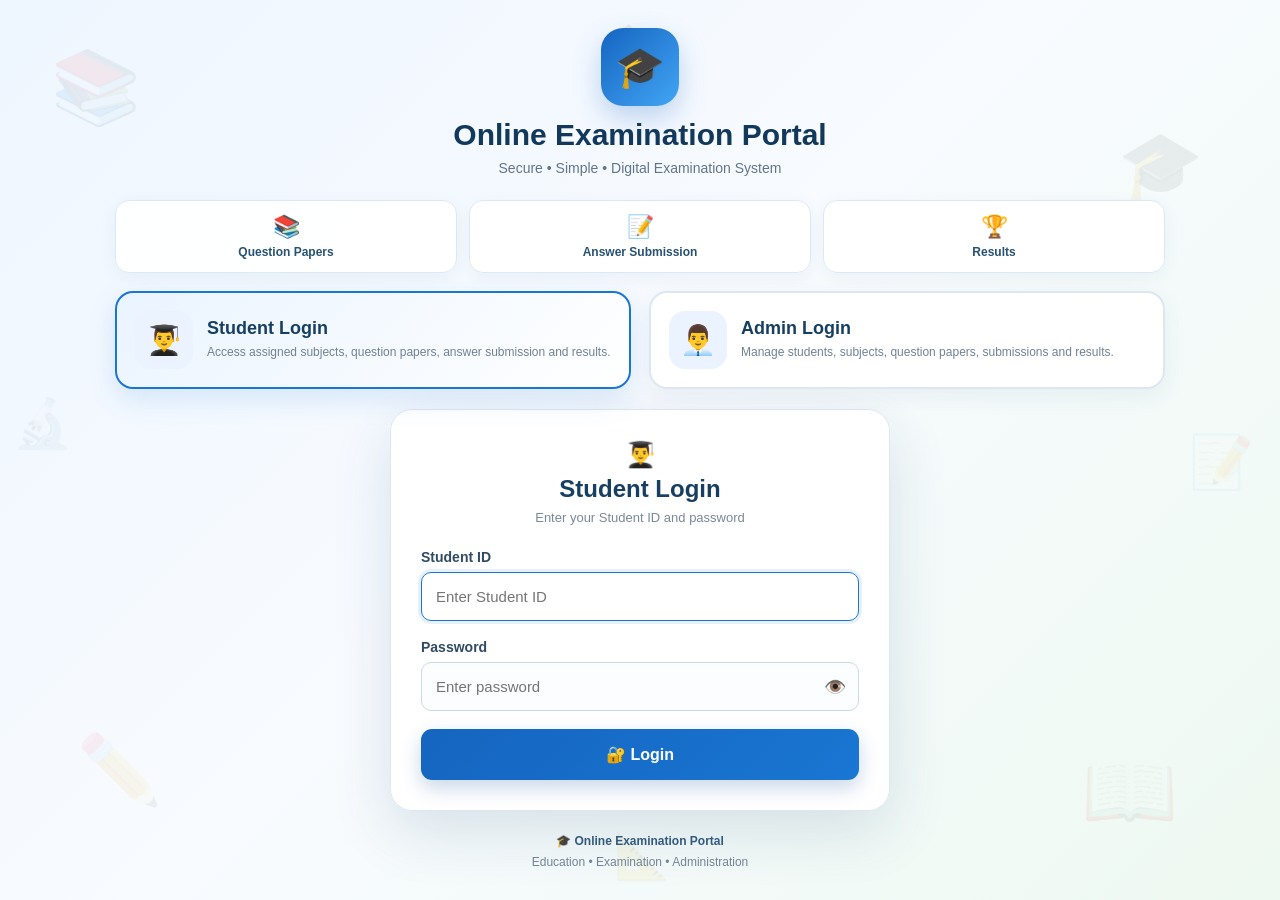
==== commit 162160d7: "Update index.html" ====
--- a/index.html
+++ b/index.html
@@ -1,639 +1,1119 @@
 <!DOCTYPE html>
 <html lang="en">
 <head>
+
 <meta charset="UTF-8">
 <meta name="viewport" content="width=device-width, initial-scale=1.0">
 
 <title>Online Examination Portal</title>
 
 <style>
+
+/* =========================================================
+   BASIC
+========================================================= */
+
 * {
     box-sizing: border-box;
 }
 
-html, body {
+html,
+body {
     margin: 0;
     padding: 0;
     min-height: 100%;
     font-family: Arial, Helvetica, sans-serif;
 }
 
-/* =========================
-   EDUCATION BACKGROUND
-========================= */
-
 body {
+
     min-height: 100vh;
+
     display: flex;
     align-items: center;
     justify-content: center;
 
     background:
-        linear-gradient(rgba(232, 242, 255, 0.90), rgba(245, 250, 255, 0.94)),
-        radial-gradient(circle at 15% 20%, #c7ddff 0, transparent 28%),
-        radial-gradient(circle at 85% 80%, #d8f3dc 0, transparent 28%);
+        linear-gradient(
+            135deg,
+            #eef6ff 0%,
+            #f8fbff 48%,
+            #eef9f1 100%
+        );
+
+    color: #1f2937;
+
+    overflow-x: hidden;
 
     position: relative;
-    overflow-x: hidden;
-}
-
-/* Education floating symbols */
+}
+
+
+/* =========================================================
+   EDUCATION BACKGROUND
+========================================================= */
 
 .education-bg {
+
     position: fixed;
+
     inset: 0;
+
     pointer-events: none;
+
     overflow: hidden;
+
     z-index: 0;
 }
 
 .edu {
+
     position: absolute;
-    opacity: 0.10;
-    color: #174a7e;
+
+    opacity: 0.08;
+
+    color: #1565c0;
+
+    user-select: none;
+
     font-weight: bold;
-    user-select: none;
 }
 
 .edu1 {
-    top: 7%;
-    left: 5%;
-    font-size: 70px;
+    top: 5%;
+    left: 4%;
+    font-size: 72px;
 }
 
 .edu2 {
-    top: 18%;
-    right: 7%;
-    font-size: 65px;
+    top: 14%;
+    right: 6%;
+    font-size: 68px;
 }
 
 .edu3 {
-    bottom: 12%;
-    left: 8%;
-    font-size: 65px;
+    bottom: 10%;
+    left: 6%;
+    font-size: 68px;
 }
 
 .edu4 {
-    bottom: 8%;
-    right: 10%;
-    font-size: 75px;
+    bottom: 7%;
+    right: 8%;
+    font-size: 78px;
 }
 
 .edu5 {
-    top: 45%;
-    left: 2%;
-    font-size: 45px;
+    top: 44%;
+    left: 1%;
+    font-size: 48px;
 }
 
 .edu6 {
     top: 48%;
     right: 2%;
-    font-size: 50px;
+    font-size: 52px;
 }
 
 .edu7 {
-    top: 3%;
-    left: 45%;
+    top: 2%;
+    left: 47%;
     font-size: 42px;
 }
 
 .edu8 {
-    bottom: 3%;
+    bottom: 2%;
     left: 48%;
-    font-size: 42px;
-}
-
-/* =========================
+    font-size: 45px;
+}
+
+
+/* =========================================================
    MAIN CONTAINER
-========================= */
+========================================================= */
 
 .main-container {
+
     width: 100%;
+
     max-width: 1050px;
+
     margin: 20px;
+
     position: relative;
+
     z-index: 2;
 }
 
-/* =========================
+
+/* =========================================================
    HEADER
-========================= */
+========================================================= */
 
 .header {
+
     text-align: center;
-    margin-bottom: 25px;
+
+    margin-bottom: 24px;
 }
 
 .header-icon {
-    width: 75px;
-    height: 75px;
+
+    width: 78px;
+
+    height: 78px;
+
     margin: 0 auto 12px;
 
-    background: linear-gradient(135deg, #0d47a1, #1976d2);
-    border-radius: 20px;
+    border-radius: 22px;
+
+    background:
+        linear-gradient(
+            135deg,
+            #1565c0,
+            #42a5f5
+        );
 
     display: flex;
+
     align-items: center;
+
     justify-content: center;
 
-    color: white;
-    font-size: 38px;
-
-    box-shadow: 0 10px 25px rgba(13, 71, 161, 0.25);
+    font-size: 40px;
+
+    box-shadow:
+        0 12px 28px
+        rgba(21,101,192,0.25);
 }
 
 .header h1 {
+
     margin: 0;
+
     color: #12395b;
+
     font-size: 30px;
+
+    font-weight: 800;
 }
 
 .header p {
+
     margin: 8px 0 0;
-    color: #5d7185;
-    font-size: 15px;
-}
-
-/* =========================
-   LOGIN SELECTOR
-========================= */
+
+    color: #60758a;
+
+    font-size: 14px;
+}
+
+
+/* =========================================================
+   FEATURE STRIP
+========================================================= */
+
+.feature-strip {
+
+    display: grid;
+
+    grid-template-columns:
+        repeat(3, 1fr);
+
+    gap: 12px;
+
+    margin-bottom: 18px;
+}
+
+.feature {
+
+    background: rgba(255,255,255,0.92);
+
+    border: 1px solid #dce8f4;
+
+    border-radius: 14px;
+
+    padding: 13px;
+
+    text-align: center;
+
+    box-shadow:
+        0 5px 18px
+        rgba(30,80,120,0.06);
+}
+
+.feature-icon {
+
+    font-size: 22px;
+
+    margin-bottom: 5px;
+}
+
+.feature-title {
+
+    font-size: 12px;
+
+    font-weight: bold;
+
+    color: #285273;
+}
+
+
+/* =========================================================
+   LOGIN SELECTION
+========================================================= */
 
 .login-selection {
+
     display: grid;
-    grid-template-columns: 1fr 1fr;
-    gap: 20px;
+
+    grid-template-columns:
+        1fr 1fr;
+
+    gap: 18px;
+
     margin-bottom: 20px;
 }
 
 .login-type {
-    background: rgba(255,255,255,0.96);
-    border: 2px solid #dbe7f3;
+
+    background:
+        rgba(255,255,255,0.96);
+
+    border:
+        2px solid #dce7f1;
+
     border-radius: 18px;
-    padding: 20px;
+
+    padding: 18px;
+
     cursor: pointer;
 
     display: flex;
+
     align-items: center;
-    gap: 15px;
-
-    transition: 0.25s;
-    box-shadow: 0 8px 25px rgba(20, 70, 110, 0.08);
+
+    gap: 14px;
+
+    transition:
+        transform .2s,
+        border-color .2s,
+        box-shadow .2s;
+
+    box-shadow:
+        0 7px 24px
+        rgba(30,70,110,0.07);
 }
 
 .login-type:hover {
-    transform: translateY(-3px);
-    border-color: #1976d2;
+
+    transform:
+        translateY(-2px);
+
+    border-color:
+        #42a5f5;
+
+    box-shadow:
+        0 10px 28px
+        rgba(25,118,210,0.13);
 }
 
 .login-type.active {
-    border-color: #1976d2;
-    background: linear-gradient(135deg, #eaf4ff, #ffffff);
-    box-shadow: 0 10px 28px rgba(25,118,210,0.16);
+
+    border-color:
+        #1976d2;
+
+    background:
+        linear-gradient(
+            135deg,
+            #eaf4ff,
+            #ffffff
+        );
+
+    box-shadow:
+        0 10px 28px
+        rgba(25,118,210,0.15);
 }
 
 .type-icon {
+
     width: 58px;
+
     height: 58px;
+
     min-width: 58px;
 
-    border-radius: 15px;
+    border-radius: 16px;
 
     display: flex;
+
     align-items: center;
+
     justify-content: center;
 
-    font-size: 30px;
-    background: #eaf3ff;
+    font-size: 29px;
+
+    background:
+        #eaf3ff;
 }
 
 .login-type h3 {
+
     margin: 0 0 5px;
+
     color: #173f62;
-    font-size: 19px;
+
+    font-size: 18px;
 }
 
 .login-type p {
+
     margin: 0;
+
     color: #718294;
+
+    font-size: 12px;
+
+    line-height: 1.45;
+}
+
+
+/* =========================================================
+   LOGIN CARD
+========================================================= */
+
+.login-card {
+
+    max-width: 500px;
+
+    margin: auto;
+
+    background:
+        rgba(255,255,255,0.98);
+
+    border-radius: 22px;
+
+    padding: 30px;
+
+    border:
+        1px solid #dce7f1;
+
+    box-shadow:
+        0 20px 60px
+        rgba(26,72,110,0.14);
+}
+
+
+/* =========================================================
+   LOGIN TITLE
+========================================================= */
+
+.login-title {
+
+    text-align: center;
+
+    margin-bottom: 24px;
+}
+
+.login-title .small-icon {
+
+    font-size: 25px;
+
+    margin-bottom: 6px;
+}
+
+.login-title h2 {
+
+    margin: 0;
+
+    color: #173f62;
+
+    font-size: 24px;
+}
+
+.login-title p {
+
+    margin: 7px 0 0;
+
+    color: #7a8997;
+
     font-size: 13px;
 }
 
-/* =========================
-   LOGIN CARD
-========================= */
-
-.login-card {
-    max-width: 500px;
-    margin: auto;
-
-    background: rgba(255,255,255,0.97);
-    border-radius: 22px;
-
-    padding: 32px;
-
-    box-shadow:
-        0 20px 60px rgba(26, 72, 110, 0.16);
-
-    border: 1px solid rgba(210,225,240,0.9);
-}
-
-.login-title {
-    text-align: center;
-    margin-bottom: 25px;
-}
-
-.login-title h2 {
-    margin: 0;
-    color: #173f62;
-    font-size: 24px;
-}
-
-.login-title p {
-    margin: 7px 0 0;
-    color: #7a8997;
+
+/* =========================================================
+   FORM
+========================================================= */
+
+.form-group {
+
+    margin-bottom: 18px;
+}
+
+.form-group label {
+
+    display: block;
+
+    margin-bottom: 7px;
+
+    color: #304b63;
+
     font-size: 14px;
-}
-
-/* =========================
-   FORM
-========================= */
-
-.form-group {
-    margin-bottom: 18px;
-}
-
-.form-group label {
-    display: block;
-    margin-bottom: 7px;
-    color: #304b63;
-    font-size: 14px;
+
     font-weight: bold;
 }
 
 .input-wrapper {
+
     position: relative;
 }
 
 input[type="text"],
 input[type="password"] {
+
     width: 100%;
-    height: 48px;
-
-    border: 1px solid #cbd9e6;
+
+    height: 49px;
+
+    border:
+        1px solid #cbd9e6;
+
     border-radius: 10px;
 
-    padding: 0 48px 0 14px;
+    padding:
+        0 48px 0 14px;
 
     font-size: 15px;
+
     outline: none;
 
-    background: #fbfdff;
+    background:
+        #fbfdff;
+
     color: #243b53;
 
-    transition: 0.2s;
+    transition: .2s;
 }
 
 input[type="text"]:focus,
 input[type="password"]:focus {
-    border-color: #1976d2;
-    box-shadow: 0 0 0 3px rgba(25,118,210,0.10);
-    background: white;
-}
-
-/* Password eye button */
+
+    border-color:
+        #1976d2;
+
+    box-shadow:
+        0 0 0 3px
+        rgba(25,118,210,0.10);
+
+    background:
+        #ffffff;
+}
+
+
+/* =========================================================
+   PASSWORD BUTTON
+========================================================= */
 
 .password-toggle {
+
     position: absolute;
+
     right: 7px;
+
     top: 7px;
 
     width: 35px;
-    height: 34px;
+
+    height: 35px;
 
     border: none;
-    background: transparent;
+
+    background:
+        transparent;
 
     cursor: pointer;
 
-    font-size: 19px;
+    font-size: 18px;
+
     color: #607d8b;
 
     border-radius: 7px;
 }
 
 .password-toggle:hover {
-    background: #edf4fa;
-}
-
-/* =========================
+
+    background:
+        #edf4fa;
+}
+
+
+/* =========================================================
    LOGIN BUTTON
-========================= */
+========================================================= */
 
 .login-button {
+
     width: 100%;
-    height: 50px;
+
+    height: 51px;
 
     border: none;
+
     border-radius: 11px;
 
-    background: linear-gradient(135deg, #0d47a1, #1976d2);
+    background:
+        linear-gradient(
+            135deg,
+            #1565c0,
+            #1976d2
+        );
 
     color: white;
+
     font-size: 16px;
+
     font-weight: bold;
 
     cursor: pointer;
 
-    box-shadow: 0 8px 18px rgba(13,71,161,0.22);
-
-    transition: 0.2s;
+    box-shadow:
+        0 8px 20px
+        rgba(13,71,161,0.22);
+
+    transition: .2s;
 }
 
 .login-button:hover {
-    transform: translateY(-1px);
-    box-shadow: 0 10px 23px rgba(13,71,161,0.28);
+
+    transform:
+        translateY(-1px);
+
+    box-shadow:
+        0 11px 25px
+        rgba(13,71,161,0.27);
 }
 
 .login-button:disabled {
-    opacity: 0.65;
-    cursor: not-allowed;
-    transform: none;
-}
-
-/* =========================
+
+    opacity: .65;
+
+    cursor:
+        not-allowed;
+
+    transform:
+        none;
+}
+
+
+/* =========================================================
    MESSAGE
-========================= */
+========================================================= */
 
 .message {
+
     display: none;
 
     margin-top: 16px;
+
     padding: 12px 14px;
 
     border-radius: 9px;
 
     font-size: 14px;
+
     text-align: center;
+
     line-height: 1.4;
 }
 
 .message.error {
+
     display: block;
-    background: #fff1f1;
-    color: #b3261e;
-    border: 1px solid #ffcaca;
+
+    background:
+        #fff1f1;
+
+    color:
+        #b3261e;
+
+    border:
+        1px solid #ffcaca;
 }
 
 .message.success {
+
     display: block;
-    background: #effaf1;
-    color: #217a31;
-    border: 1px solid #bce5c4;
+
+    background:
+        #effaf1;
+
+    color:
+        #217a31;
+
+    border:
+        1px solid #bce5c4;
 }
 
 .message.loading {
+
     display: block;
-    background: #eef6ff;
-    color: #175a94;
-    border: 1px solid #c8e0f7;
-}
-
-/* =========================
+
+    background:
+        #eef6ff;
+
+    color:
+        #175a94;
+
+    border:
+        1px solid #c8e0f7;
+}
+
+
+/* =========================================================
    FOOTER
-========================= */
+========================================================= */
 
 .footer {
+
     text-align: center;
+
     margin-top: 20px;
+
     color: #738496;
+
     font-size: 12px;
+
+    line-height: 1.7;
 }
 
 .footer strong {
-    color: #315a7d;
-}
-
-/* =========================
+
+    color:
+        #315a7d;
+}
+
+
+/* =========================================================
    MOBILE
-========================= */
+========================================================= */
 
 @media (max-width: 700px) {
 
     body {
-        align-items: flex-start;
-        padding-top: 25px;
+
+        align-items:
+            flex-start;
+
+        padding-top:
+            18px;
     }
 
     .main-container {
-        margin: 15px;
+
+        margin:
+            12px;
+    }
+
+    .header {
+
+        margin-bottom:
+            18px;
+    }
+
+    .header-icon {
+
+        width:
+            65px;
+
+        height:
+            65px;
+
+        font-size:
+            32px;
+
+        border-radius:
+            18px;
     }
 
     .header h1 {
-        font-size: 24px;
-    }
-
-    .header-icon {
-        width: 65px;
-        height: 65px;
-        font-size: 32px;
+
+        font-size:
+            23px;
+    }
+
+    .header p {
+
+        font-size:
+            12px;
+    }
+
+    .feature-strip {
+
+        grid-template-columns:
+            repeat(3, 1fr);
+
+        gap:
+            7px;
+    }
+
+    .feature {
+
+        padding:
+            10px 5px;
+    }
+
+    .feature-icon {
+
+        font-size:
+            18px;
+    }
+
+    .feature-title {
+
+        font-size:
+            10px;
     }
 
     .login-selection {
-        grid-template-columns: 1fr;
-        gap: 12px;
+
+        grid-template-columns:
+            1fr;
+
+        gap:
+            10px;
     }
 
     .login-type {
-        padding: 15px;
+
+        padding:
+            14px;
     }
 
     .login-card {
-        padding: 24px 18px;
-        border-radius: 18px;
+
+        padding:
+            24px 18px;
+
+        border-radius:
+            18px;
+    }
+
+    .login-title h2 {
+
+        font-size:
+            22px;
     }
 
     .edu1,
     .edu2,
     .edu3,
     .edu4 {
-        font-size: 45px;
-    }
-}
+
+        font-size:
+            45px;
+    }
+}
+
 </style>
+
 </head>
 
+
 <body>
 
-<!-- Education background -->
+
+<!-- =====================================================
+     EDUCATION BACKGROUND
+===================================================== -->
+
 <div class="education-bg">
+
     <div class="edu edu1">📚</div>
+
     <div class="edu edu2">🎓</div>
+
     <div class="edu edu3">✏️</div>
+
     <div class="edu edu4">📖</div>
+
     <div class="edu edu5">🔬</div>
+
     <div class="edu edu6">📝</div>
+
     <div class="edu edu7">🏫</div>
+
     <div class="edu edu8">📐</div>
+
 </div>
 
 
 <div class="main-container">
 
-    <!-- Header -->
-    <div class="header">
-
-        <div class="header-icon">
-            🎓
+
+<!-- =====================================================
+     HEADER
+===================================================== -->
+
+<div class="header">
+
+    <div class="header-icon">
+        🎓
+    </div>
+
+    <h1>
+        Online Examination Portal
+    </h1>
+
+    <p>
+        Secure • Simple • Digital Examination System
+    </p>
+
+</div>
+
+
+<!-- =====================================================
+     EDUCATION FEATURES
+===================================================== -->
+
+<div class="feature-strip">
+
+    <div class="feature">
+
+        <div class="feature-icon">
+            📚
         </div>
 
-        <h1>Online Examination Portal</h1>
-
-        <p>
-            Secure • Simple • Digital Examination System
+        <div class="feature-title">
+            Question Papers
+        </div>
+
+    </div>
+
+
+    <div class="feature">
+
+        <div class="feature-icon">
+            📝
+        </div>
+
+        <div class="feature-title">
+            Answer Submission
+        </div>
+
+    </div>
+
+
+    <div class="feature">
+
+        <div class="feature-icon">
+            🏆
+        </div>
+
+        <div class="feature-title">
+            Results
+        </div>
+
+    </div>
+
+</div>
+
+
+<!-- =====================================================
+     LOGIN SELECTION
+===================================================== -->
+
+<div class="login-selection">
+
+
+    <!-- STUDENT -->
+
+    <div
+        class="login-type active"
+        id="studentType"
+        onclick="selectLoginType('student')"
+    >
+
+        <div class="type-icon">
+            👨‍🎓
+        </div>
+
+        <div>
+
+            <h3>
+                Student Login
+            </h3>
+
+            <p>
+                Access assigned subjects, question papers, answer submission and results.
+            </p>
+
+        </div>
+
+    </div>
+
+
+    <!-- ADMIN -->
+
+    <div
+        class="login-type"
+        id="adminType"
+        onclick="selectLoginType('admin')"
+    >
+
+        <div class="type-icon">
+            👨‍💼
+        </div>
+
+        <div>
+
+            <h3>
+                Admin Login
+            </h3>
+
+            <p>
+                Manage students, subjects, question papers, submissions and results.
+            </p>
+
+        </div>
+
+    </div>
+
+
+</div>
+
+
+<!-- =====================================================
+     LOGIN CARD
+===================================================== -->
+
+<div class="login-card">
+
+
+    <div class="login-title">
+
+        <div
+            class="small-icon"
+            id="loginIcon"
+        >
+            👨‍🎓
+        </div>
+
+        <h2 id="loginTitle">
+            Student Login
+        </h2>
+
+        <p id="loginSubtitle">
+            Enter your Student ID and password
         </p>
 
     </div>
 
 
-    <!-- LOGIN TYPE SELECTION -->
-    <div class="login-selection">
-
-        <div
-            class="login-type active"
-            id="studentType"
-            onclick="selectLoginType('student')"
-        >
-
-            <div class="type-icon">
-                👨‍🎓
-            </div>
-
-            <div>
-                <h3>Student Login</h3>
-                <p>Access question papers, submit answers and view results.</p>
-            </div>
+    <form
+        id="loginForm"
+        onsubmit="handleLogin(event)"
+    >
+
+
+        <!-- ID -->
+
+        <div class="form-group">
+
+            <label id="idLabel">
+                Student ID
+            </label>
+
+            <input
+                type="text"
+                id="loginId"
+                placeholder="Enter Student ID"
+                autocomplete="username"
+                required
+            >
 
         </div>
 
 
-        <div
-            class="login-type"
-            id="adminType"
-            onclick="selectLoginType('admin')"
-        >
-
-            <div class="type-icon">
-                👨‍💼
-            </div>
-
-            <div>
-                <h3>Admin Login</h3>
-                <p>Manage students, subjects, papers, submissions and results.</p>
-            </div>
-
-        </div>
-
-    </div>
-
-
-    <!-- LOGIN CARD -->
-    <div class="login-card">
-
-        <div class="login-title">
-
-            <h2 id="loginTitle">
-                Student Login
-            </h2>
-
-            <p id="loginSubtitle">
-                Enter your Student ID and password
-            </p>
-
-        </div>
-
-
-        <!-- LOGIN FORM -->
-        <form id="loginForm" onsubmit="handleLogin(event)">
-
-            <div class="form-group">
-
-                <label id="idLabel">
-                    Student ID
-                </label>
+        <!-- PASSWORD -->
+
+        <div class="form-group">
+
+            <label>
+                Password
+            </label>
+
+            <div class="input-wrapper">
 
                 <input
-                    type="text"
-                    id="loginId"
-                    placeholder="Enter Student ID"
-                    autocomplete="username"
+                    type="password"
+                    id="loginPassword"
+                    placeholder="Enter password"
+                    autocomplete="current-password"
                     required
                 >
 
+                <button
+                    type="button"
+                    class="password-toggle"
+                    id="passwordToggle"
+                    onclick="togglePassword()"
+                    aria-label="Show password"
+                >
+                    👁️
+                </button>
+
             </div>
 
-
-            <div class="form-group">
-
-                <label>
-                    Password
-                </label>
-
-                <div class="input-wrapper">
-
-                    <input
-                        type="password"
-                        id="loginPassword"
-                        placeholder="Enter password"
-                        autocomplete="current-password"
-                        required
-                    >
-
-                    <button
-                        type="button"
-                        class="password-toggle"
-                        id="passwordToggle"
-                        onclick="togglePassword()"
-                        aria-label="Show password"
-                    >
-                        👁️
-                    </button>
-
-                </div>
-
-            </div>
-
-
-            <button
-                type="submit"
-                class="login-button"
-                id="loginButton"
-            >
-                Login
-            </button>
-
-        </form>
-
-
-        <div
-            id="message"
-            class="message"
-        ></div>
-
-    </div>
-
-
-    <div class="footer">
-        <strong>Online Examination Portal</strong><br>
-        Education • Examination • Administration
-    </div>
+        </div>
+
+
+        <!-- LOGIN -->
+
+        <button
+            type="submit"
+            class="login-button"
+            id="loginButton"
+        >
+            🔐 Login
+        </button>
+
+
+    </form>
+
+
+    <div
+        id="message"
+        class="message"
+    ></div>
+
 
 </div>
 
 
+<!-- =====================================================
+     FOOTER
+===================================================== -->
+
+<div class="footer">
+
+    <strong>
+        🎓 Online Examination Portal
+    </strong>
+
+    <br>
+
+    Education • Examination • Administration
+
+</div>
+
+
+</div>
+
+
 <script>
 
-/* =========================================================
-   APPS SCRIPT WEB APP URL
+
+/* =========================================================
+   APPS SCRIPT API
 ========================================================= */
 
 const API_URL =
@@ -641,226 +1121,480 @@
 
 
 /* =========================================================
-   CURRENT LOGIN TYPE
+   LOGIN TYPE
 ========================================================= */
 
 let loginType = "student";
 
 
 /* =========================================================
-   SELECT STUDENT / ADMIN
+   SELECT LOGIN TYPE
 ========================================================= */
 
 function selectLoginType(type) {
 
     loginType = type;
 
+
     const studentType =
-        document.getElementById("studentType");
+        document.getElementById(
+            "studentType"
+        );
+
 
     const adminType =
-        document.getElementById("adminType");
+        document.getElementById(
+            "adminType"
+        );
+
 
     const loginTitle =
-        document.getElementById("loginTitle");
+        document.getElementById(
+            "loginTitle"
+        );
+
 
     const loginSubtitle =
-        document.getElementById("loginSubtitle");
+        document.getElementById(
+            "loginSubtitle"
+        );
+
 
     const idLabel =
-        document.getElementById("idLabel");
+        document.getElementById(
+            "idLabel"
+        );
+
 
     const loginId =
-        document.getElementById("loginId");
-
-    const message =
-        document.getElementById("message");
-
-
-    /* Clear old message */
+        document.getElementById(
+            "loginId"
+        );
+
+
+    const loginIcon =
+        document.getElementById(
+            "loginIcon"
+        );
+
+
+    const loginButton =
+        document.getElementById(
+            "loginButton"
+        );
+
 
     hideMessage();
 
 
-    if (type === "student") {
-
-        studentType.classList.add("active");
-        adminType.classList.remove("active");
+    if (
+        type === "student"
+    ) {
+
+
+        studentType.classList.add(
+            "active"
+        );
+
+
+        adminType.classList.remove(
+            "active"
+        );
+
+
+        loginIcon.textContent =
+            "👨‍🎓";
+
 
         loginTitle.textContent =
             "Student Login";
 
+
         loginSubtitle.textContent =
             "Enter your Student ID and password";
 
+
         idLabel.textContent =
             "Student ID";
 
+
         loginId.placeholder =
             "Enter Student ID";
 
-        loginId.autocomplete =
-            "username";
+
+        loginButton.textContent =
+            "🔐 Login";
+
 
     } else {
 
-        adminType.classList.add("active");
-        studentType.classList.remove("active");
+
+        adminType.classList.add(
+            "active"
+        );
+
+
+        studentType.classList.remove(
+            "active"
+        );
+
+
+        loginIcon.textContent =
+            "👨‍💼";
+
 
         loginTitle.textContent =
             "Admin Login";
 
+
         loginSubtitle.textContent =
             "Enter your Admin ID and password";
 
+
         idLabel.textContent =
             "Admin ID";
 
+
         loginId.placeholder =
             "Enter Admin ID";
 
-        loginId.autocomplete =
-            "username";
+
+        loginButton.textContent =
+            "🔐 Login";
+
     }
 
 
     loginId.focus();
-}
-
-
-/* =========================================================
-   SHOW / HIDE PASSWORD
+
+}
+
+
+/* =========================================================
+   PASSWORD SHOW / HIDE
 ========================================================= */
 
 function togglePassword() {
 
     const password =
-        document.getElementById("loginPassword");
+        document.getElementById(
+            "loginPassword"
+        );
+
 
     const toggle =
-        document.getElementById("passwordToggle");
-
-
-    if (password.type === "password") {
-
-        password.type = "text";
-
-        toggle.textContent = "🙈";
+        document.getElementById(
+            "passwordToggle"
+        );
+
+
+    if (
+        password.type ===
+        "password"
+    ) {
+
+        password.type =
+            "text";
+
+
+        toggle.textContent =
+            "🙈";
+
 
         toggle.setAttribute(
             "aria-label",
             "Hide password"
         );
 
+
     } else {
 
-        password.type = "password";
-
-        toggle.textContent = "👁️";
+        password.type =
+            "password";
+
+
+        toggle.textContent =
+            "👁️";
+
 
         toggle.setAttribute(
             "aria-label",
             "Show password"
         );
-    }
-}
-
-
-/* =========================================================
-   MESSAGE FUNCTIONS
-========================================================= */
-
-function showMessage(text, type) {
+
+    }
+
+}
+
+
+/* =========================================================
+   MESSAGE
+========================================================= */
+
+function showMessage(
+    text,
+    type
+) {
 
     const message =
-        document.getElementById("message");
+        document.getElementById(
+            "message"
+        );
+
 
     message.className =
         "message " + type;
 
-    message.textContent = text;
-
-    message.style.display = "block";
+
+    message.textContent =
+        text;
+
+
+    message.style.display =
+        "block";
+
 }
 
 
 function hideMessage() {
 
     const message =
-        document.getElementById("message");
-
-    message.className = "message";
-
-    message.textContent = "";
-
-    message.style.display = "none";
-}
-
-
-/* =========================================================
-   SAFE SERVER RESPONSE
-========================================================= */
-
-async function readServerResponse(response) {
+        document.getElementById(
+            "message"
+        );
+
+
+    message.className =
+        "message";
+
+
+    message.textContent =
+        "";
+
+
+    message.style.display =
+        "none";
+
+}
+
+
+/* =========================================================
+   READ SERVER RESPONSE
+========================================================= */
+
+async function readServerResponse(
+    response
+) {
 
     const text =
         await response.text();
 
+
     console.log(
-        "Apps Script HTTP status:",
+        "Server HTTP status:",
         response.status
     );
 
+
     console.log(
-        "Apps Script raw response:",
+        "Server response:",
         text
     );
 
 
-    if (!response.ok) {
+    if (
+        !response.ok
+    ) {
 
         throw new Error(
             "Server error (" +
             response.status +
             ")"
         );
-    }
-
-
-    if (!text || !text.trim()) {
+
+    }
+
+
+    if (
+        !text ||
+        !text.trim()
+    ) {
 
         throw new Error(
             "Empty response from server."
         );
-    }
-
-
-    let data;
+
+    }
 
 
     try {
 
-        data = JSON.parse(text);
+        return JSON.parse(
+            text
+        );
 
     } catch (error) {
 
         console.error(
-            "JSON parse error:",
-            error
-        );
-
-        console.error(
-            "Raw server response:",
+            "Invalid JSON:",
             text
         );
+
 
         throw new Error(
             "Invalid response from server."
         );
-    }
-
-
-    return data;
+
+    }
+
+}
+
+
+/* =========================================================
+   SAVE STUDENT SESSION
+========================================================= */
+
+function saveStudentSession(
+    studentId,
+    studentName,
+    loginResponse
+) {
+
+
+    localStorage.setItem(
+        "studentId",
+        String(studentId)
+    );
+
+
+    localStorage.setItem(
+        "studentName",
+        String(
+            studentName ||
+            "Student"
+        )
+    );
+
+
+    sessionStorage.setItem(
+        "studentId",
+        String(studentId)
+    );
+
+
+    sessionStorage.setItem(
+        "studentName",
+        String(
+            studentName ||
+            "Student"
+        )
+    );
+
+
+    sessionStorage.setItem(
+        "examPortalRole",
+        "student"
+    );
+
+
+    try {
+
+        localStorage.setItem(
+            "student",
+            JSON.stringify(
+                loginResponse
+            )
+        );
+
+    } catch (error) {
+
+        console.warn(
+            "Could not save student object:",
+            error
+        );
+
+    }
+
+
+    try {
+
+        sessionStorage.setItem(
+            "student",
+            JSON.stringify(
+                loginResponse
+            )
+        );
+
+    } catch (error) {
+
+        console.warn(
+            "Could not save session student object:",
+            error
+        );
+
+    }
+
+}
+
+
+/* =========================================================
+   SAVE ADMIN SESSION
+========================================================= */
+
+function saveAdminSession(
+    adminId,
+    loginResponse
+) {
+
+
+    localStorage.setItem(
+        "adminId",
+        String(adminId)
+    );
+
+
+    localStorage.setItem(
+        "adminID",
+        String(adminId)
+    );
+
+
+    sessionStorage.setItem(
+        "adminId",
+        String(adminId)
+    );
+
+
+    sessionStorage.setItem(
+        "adminID",
+        String(adminId)
+    );
+
+
+    sessionStorage.setItem(
+        "examPortalRole",
+        "admin"
+    );
+
+
+    try {
+
+        localStorage.setItem(
+            "admin",
+            JSON.stringify(
+                loginResponse
+            )
+        );
+
+    } catch (error) {
+
+        console.warn(
+            "Could not save admin object:",
+            error
+        );
+
+    }
+
 }
 
 
@@ -868,22 +1602,29 @@
    LOGIN
 ========================================================= */
 
-async function handleLogin(event) {
+async function handleLogin(
+    event
+) {
 
     event.preventDefault();
 
 
     const loginId =
-        document.getElementById("loginId")
-        .value
-        .trim();
+        document.getElementById(
+            "loginId"
+        ).value.trim();
+
 
     const password =
-        document.getElementById("loginPassword")
-        .value;
+        document.getElementById(
+            "loginPassword"
+        ).value;
+
 
     const loginButton =
-        document.getElementById("loginButton");
+        document.getElementById(
+            "loginButton"
+        );
 
 
     if (!loginId) {
@@ -896,6 +1637,7 @@
         );
 
         return;
+
     }
 
 
@@ -907,17 +1649,20 @@
         );
 
         return;
-    }
-
-
-    loginButton.disabled = true;
+
+    }
+
+
+    loginButton.disabled =
+        true;
+
 
     loginButton.textContent =
-        "Checking Login...";
+        "⏳ Checking Login...";
 
 
     showMessage(
-        "Please wait...",
+        "🔐 Please wait...",
         "loading"
     );
 
@@ -927,174 +1672,299 @@
         let payload;
 
 
-        /* =========================
+        /* =============================================
            STUDENT LOGIN
-        ========================= */
-
-        if (loginType === "student") {
+        ============================================= */
+
+        if (
+            loginType ===
+            "student"
+        ) {
 
             payload = {
-                action: "studentLogin",
-
-                studentId: loginId,
-
-                password: password
+
+                action:
+                    "studentLogin",
+
+                studentId:
+                    loginId,
+
+                password:
+                    password
+
             };
 
         }
 
 
-        /* =========================
+        /* =============================================
            ADMIN LOGIN
-        ========================= */
+        ============================================= */
 
         else {
 
             payload = {
-                action: "adminLogin",
-
-                adminId: loginId,
-
-                password: password
+
+                action:
+                    "adminLogin",
+
+                adminId:
+                    loginId,
+
+                password:
+                    password
+
             };
 
         }
 
 
         console.log(
-            "Sending login request:",
+            "Login action:",
             payload.action
         );
 
 
         const response =
-            await fetch(API_URL, {
-
-                method: "POST",
-
-                headers: {
-                    "Content-Type":
-                        "text/plain;charset=utf-8"
+            await fetch(
+                API_URL,
+                {
+
+                    method:
+                        "POST",
+
+                    headers: {
+
+                        "Content-Type":
+                            "text/plain;charset=utf-8"
+
+                    },
+
+                    body:
+                        JSON.stringify(
+                            payload
+                        )
+
+                }
+            );
+
+
+        const data =
+            await readServerResponse(
+                response
+            );
+
+
+        console.log(
+            "Login response:",
+            data
+        );
+
+
+        /* =============================================
+           LOGIN FAILED
+        ============================================= */
+
+        if (
+            !data ||
+            data.success !== true
+        ) {
+
+            showMessage(
+
+                (
+                    data &&
+                    data.message
+                )
+                    ?
+                    data.message
+                    :
+                    "Invalid ID or password.",
+
+                "error"
+
+            );
+
+
+            loginButton.disabled =
+                false;
+
+
+            loginButton.textContent =
+                "🔐 Login";
+
+
+            return;
+
+        }
+
+
+        /* =============================================
+           STUDENT SUCCESS
+        ============================================= */
+
+        if (
+            loginType ===
+            "student"
+        ) {
+
+
+            const returnedStudentId =
+
+                data.studentId ||
+
+                data.studentID ||
+
+                data["Student ID"] ||
+
+                data.id ||
+
+                data.ID ||
+
+                (
+                    data.student &&
+                    (
+                        data.student.studentId ||
+                        data.student.studentID ||
+                        data.student["Student ID"] ||
+                        data.student.id ||
+                        data.student.ID
+                    )
+                ) ||
+
+                loginId;
+
+
+            const returnedStudentName =
+
+                data.studentName ||
+
+                data.student_name ||
+
+                data["Student Name"] ||
+
+                data.name ||
+
+                data.Name ||
+
+                (
+                    data.student &&
+                    (
+                        data.student.studentName ||
+                        data.student["Student Name"] ||
+                        data.student.name ||
+                        data.student.Name
+                    )
+                ) ||
+
+                "Student";
+
+
+            saveStudentSession(
+
+                returnedStudentId,
+
+                returnedStudentName,
+
+                data
+
+            );
+
+
+            showMessage(
+
+                "✅ Student login successful. Opening dashboard...",
+
+                "success"
+
+            );
+
+
+            loginButton.textContent =
+                "✅ Login Successful";
+
+
+            setTimeout(
+
+                function() {
+
+                    window.location.href =
+                        "student.html";
+
                 },
 
-                body: JSON.stringify(payload)
-
-            });
-
-
-        const data =
-            await readServerResponse(response);
-
-
-        console.log(
-            "Parsed server response:",
-            data
-        );
-
-
-        /* =========================
-           LOGIN FAILED
-        ========================= */
-
-        if (!data.success) {
+                500
+
+            );
+
+
+            return;
+
+        }
+
+
+        /* =============================================
+           ADMIN SUCCESS
+        ============================================= */
+
+        if (
+            loginType ===
+            "admin"
+        ) {
+
+
+            const returnedAdminId =
+
+                data.adminId ||
+
+                data.adminID ||
+
+                data["Admin ID"] ||
+
+                data.id ||
+
+                data.ID ||
+
+                loginId;
+
+
+            saveAdminSession(
+
+                returnedAdminId,
+
+                data
+
+            );
+
 
             showMessage(
-                data.message ||
-                "Invalid login details.",
-                "error"
+
+                "✅ Admin login successful. Opening dashboard...",
+
+                "success"
+
             );
 
-            loginButton.disabled = false;
 
             loginButton.textContent =
-                "Login";
-
-            return;
+                "✅ Login Successful";
+
+
+            setTimeout(
+
+                function() {
+
+                    window.location.href =
+                        "admin.html";
+
+                },
+
+                500
+
+            );
+
         }
 
-
-        /* =========================
-           ADMIN LOGIN SUCCESS
-        ========================= */
-
-        if (loginType === "admin") {
-
-            sessionStorage.setItem(
-                "examPortalRole",
-                "admin"
-            );
-
-            sessionStorage.setItem(
-                "adminId",
-                data.adminId ||
-                loginId
-            );
-
-
-            showMessage(
-                "Admin login successful. Opening dashboard...",
-                "success"
-            );
-
-
-            setTimeout(function() {
-
-                window.location.href =
-                    "admin.html";
-
-            }, 500);
-
-            return;
-        }
-
-
-        /* =========================
-           STUDENT LOGIN SUCCESS
-        ========================= */
-
-        if (loginType === "student") {
-
-            const studentId =
-                data.studentId ||
-                data.studentID ||
-                loginId;
-
-            const studentName =
-                data.studentName ||
-                data.name ||
-                "";
-
-
-            sessionStorage.setItem(
-                "examPortalRole",
-                "student"
-            );
-
-            sessionStorage.setItem(
-                "studentId",
-                studentId
-            );
-
-            sessionStorage.setItem(
-                "studentName",
-                studentName
-            );
-
-
-            showMessage(
-                "Student login successful. Opening dashboard...",
-                "success"
-            );
-
-
-            setTimeout(function() {
-
-                window.location.href =
-                    "student.html";
-
-            }, 500);
-
-        }
 
     } catch (error) {
 
@@ -1105,31 +1975,44 @@
 
 
         showMessage(
+
             error.message ||
+
             "Unable to connect to server. Please try again.",
+
             "error"
-        );
-
-
-        loginButton.disabled = false;
+
+        );
+
+
+        loginButton.disabled =
+            false;
+
 
         loginButton.textContent =
-            "Login";
-    }
-}
-
-
-/* =========================================================
-   ENTER KEY / INITIAL STATE
+            "🔐 Login";
+
+    }
+
+}
+
+
+/* =========================================================
+   INITIAL PAGE
 ========================================================= */
 
 document.addEventListener(
+
     "DOMContentLoaded",
+
     function() {
 
-        selectLoginType("student");
-
-    }
+        selectLoginType(
+            "student"
+        );
+
+    }
+
 );
 
 </script>
